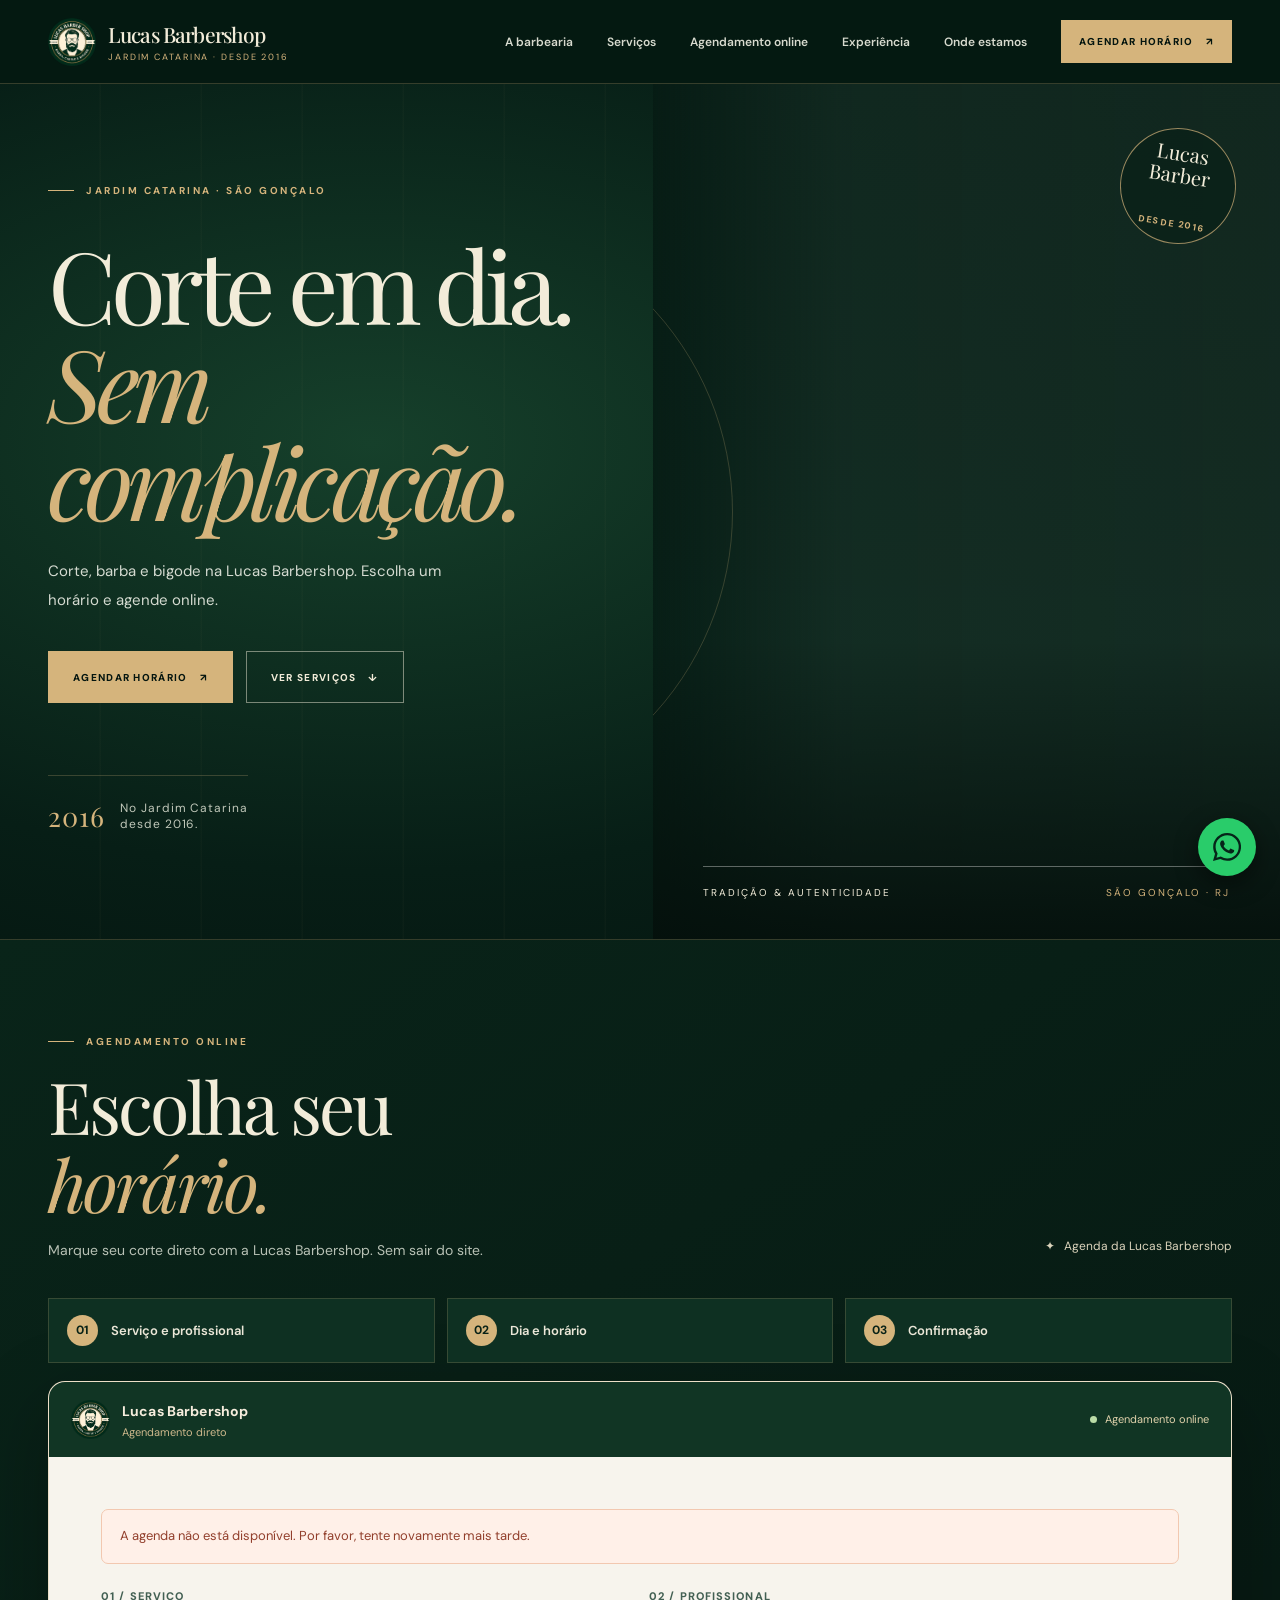
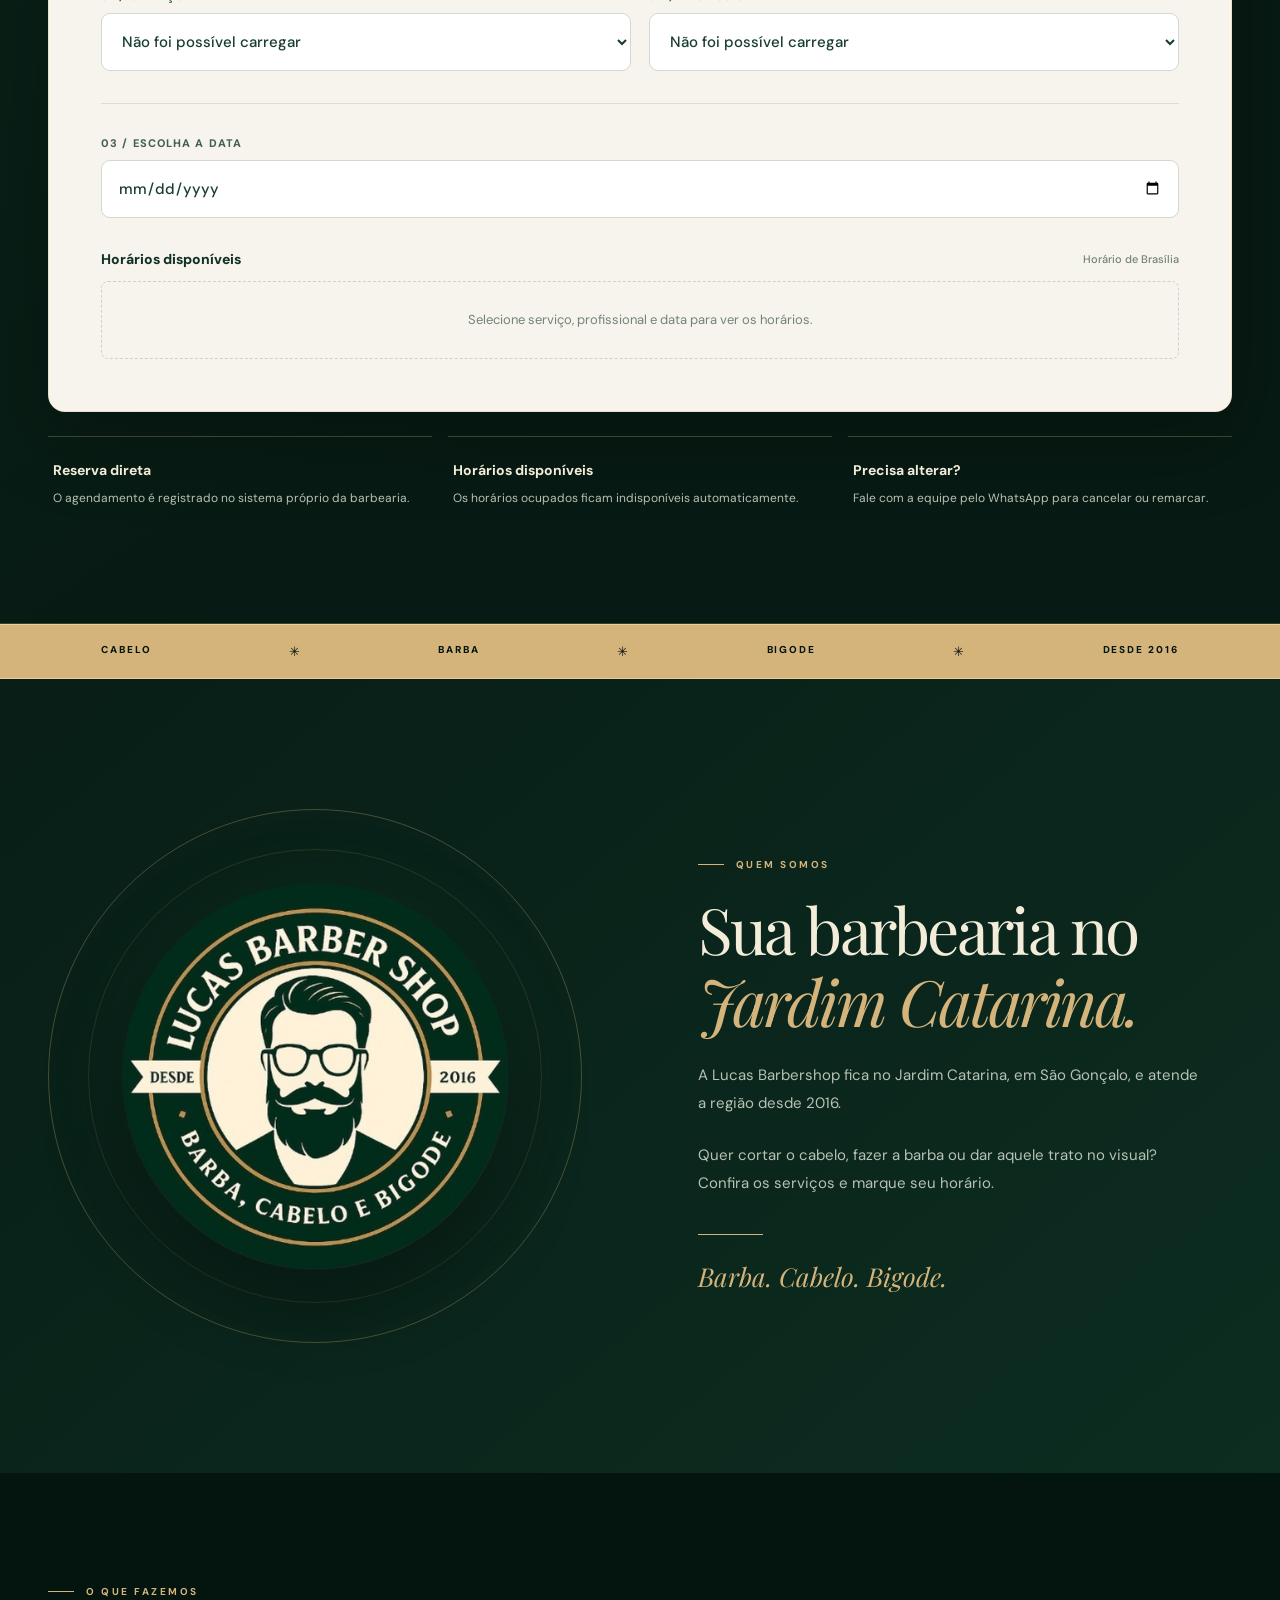
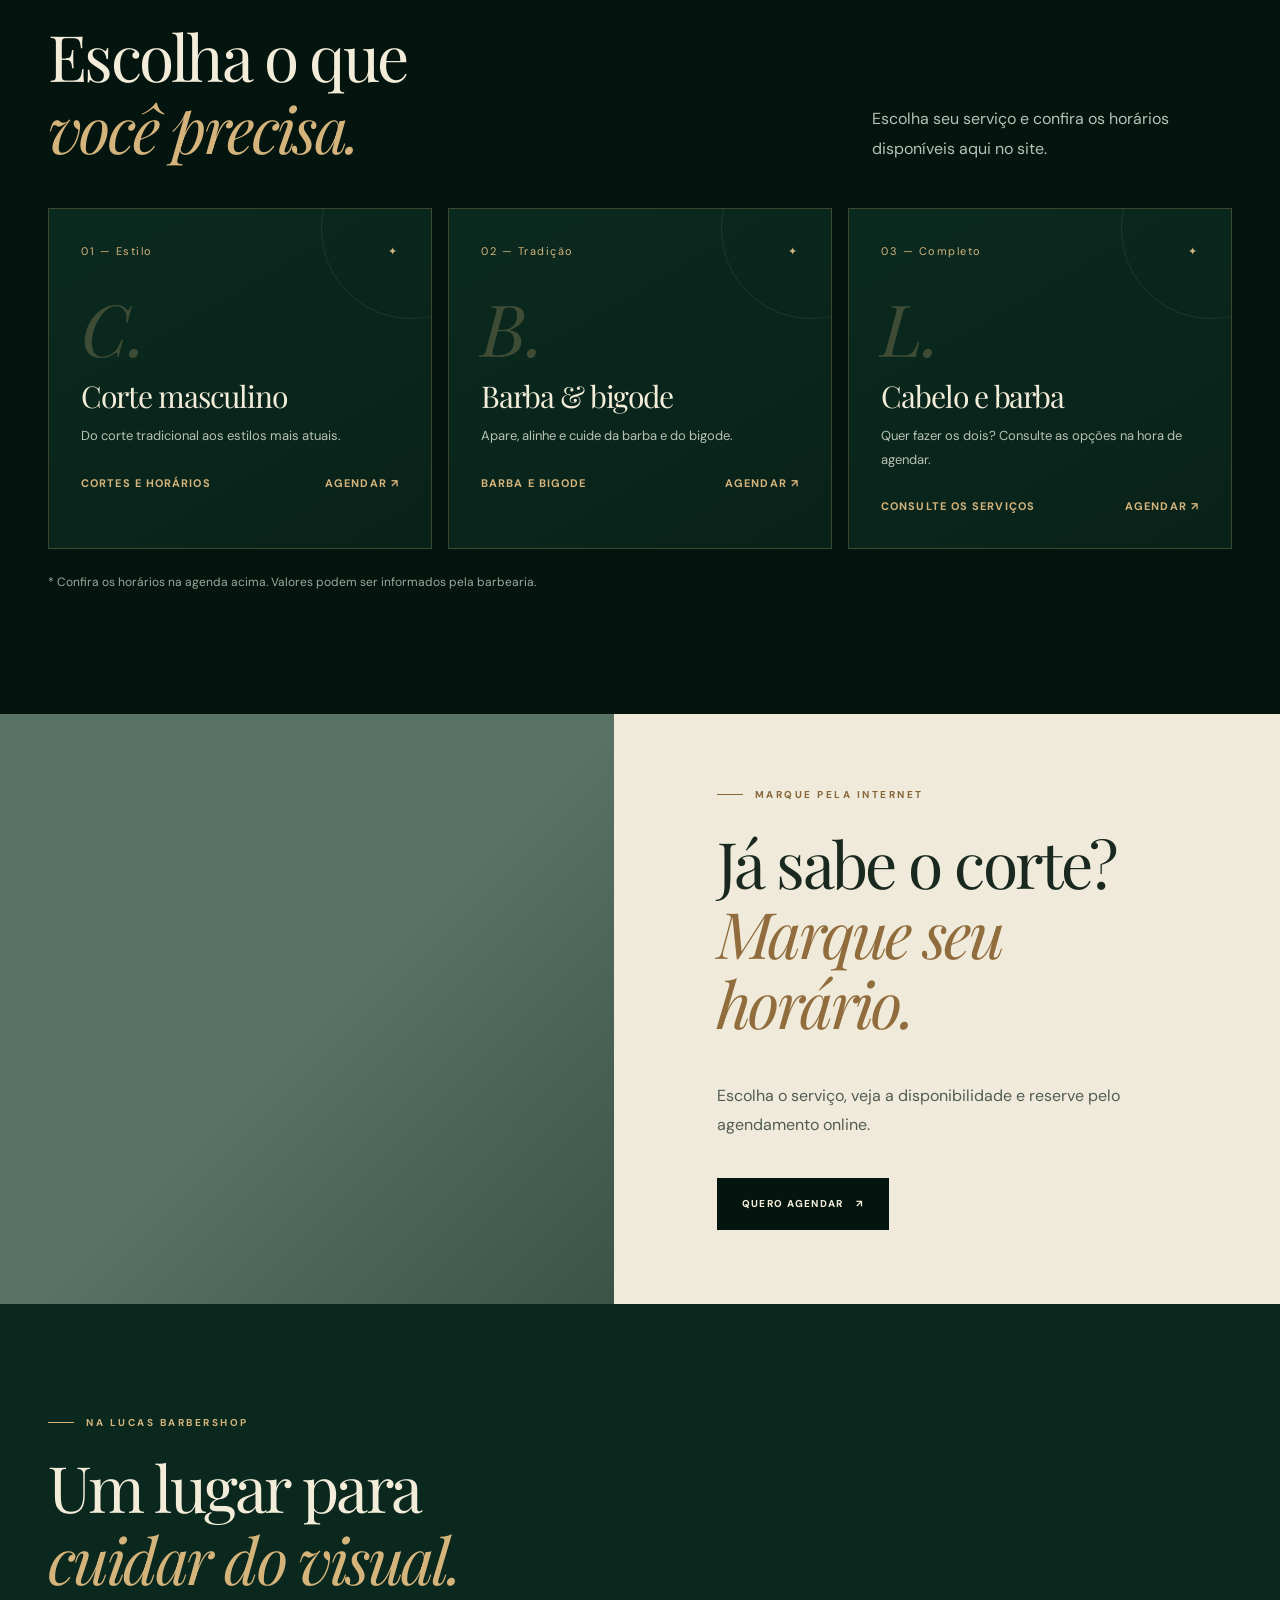
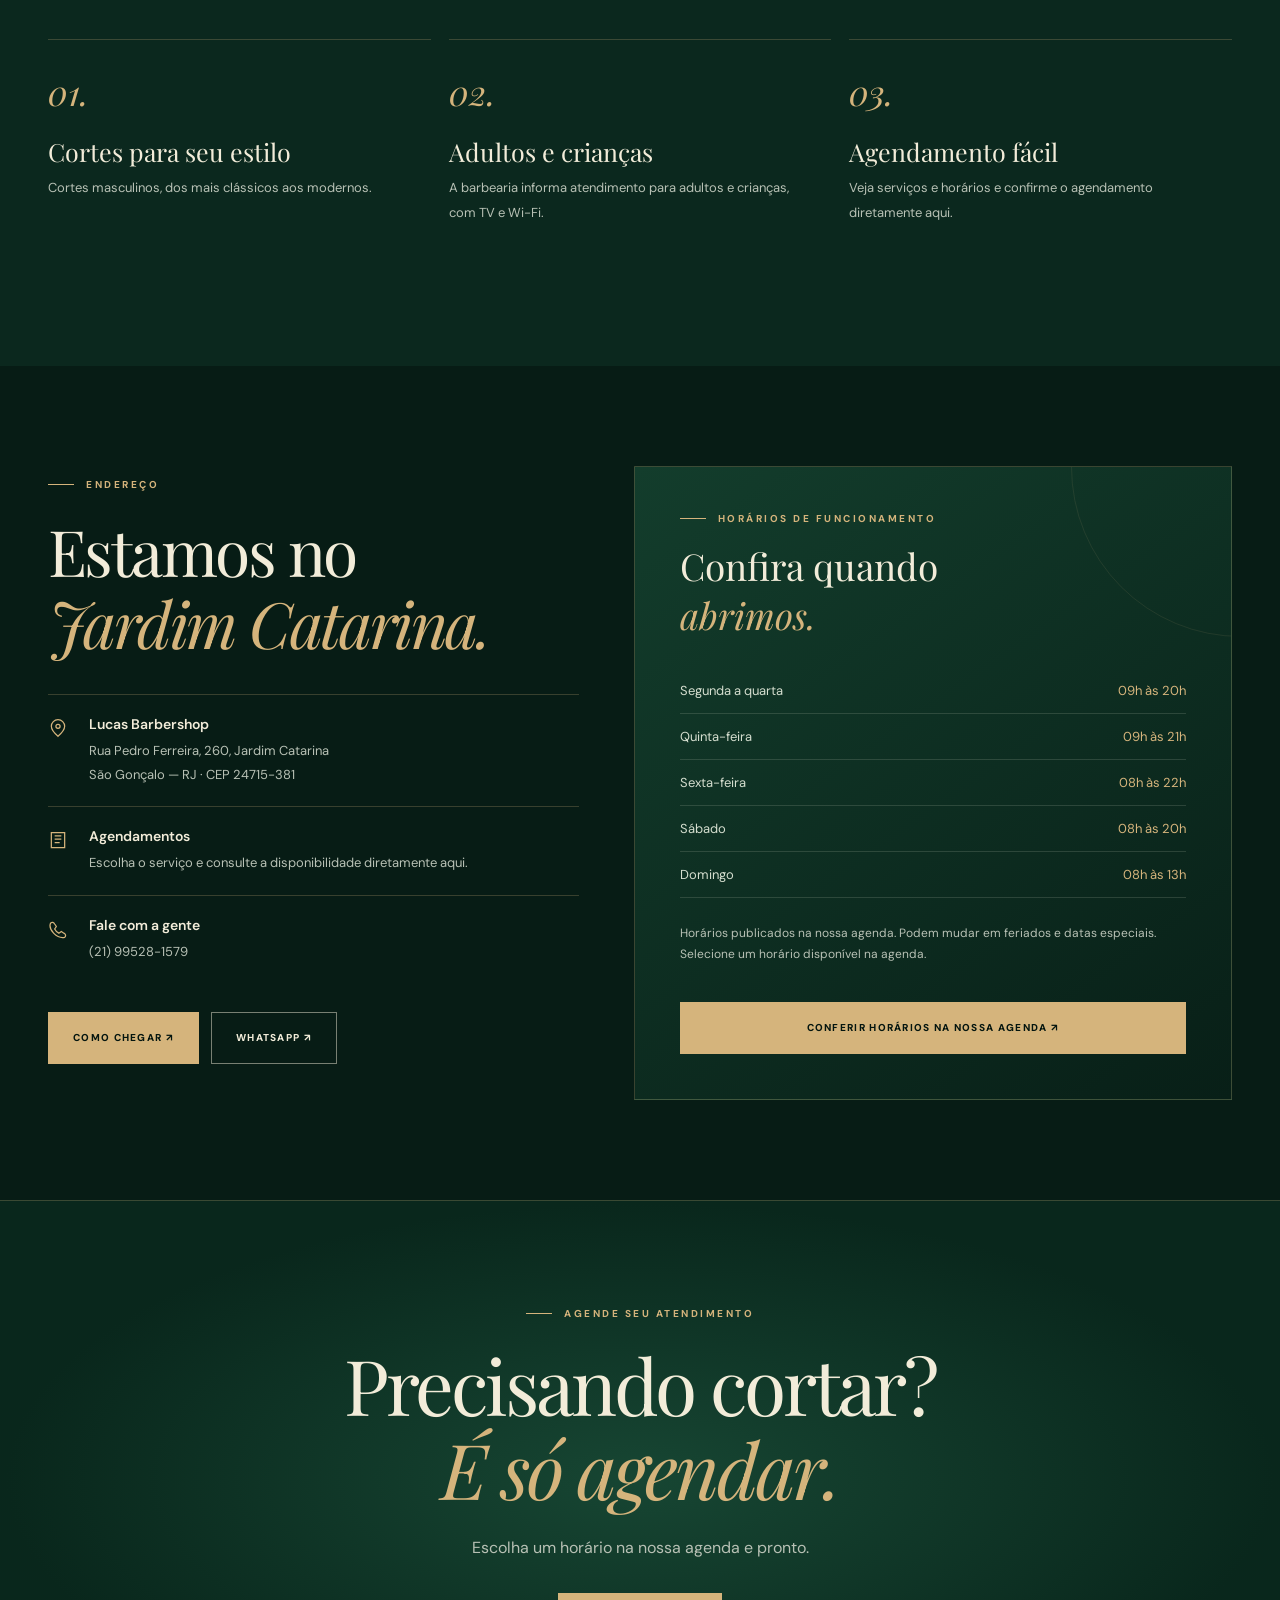
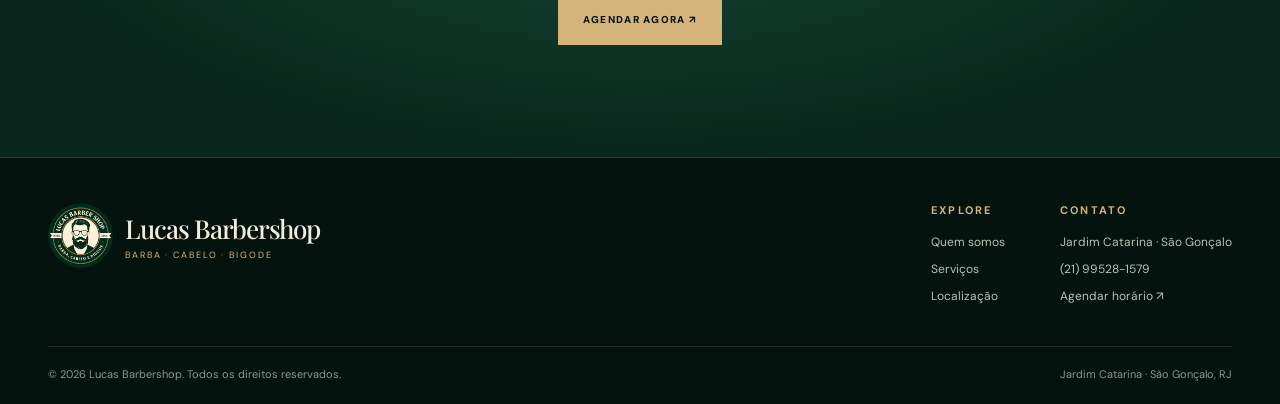
==== static/index.html @ 8c962a76 "Lucas Barbershop v3.0 - Etapa 3" ====
<!DOCTYPE html>
<html lang="pt-BR">
<head>
  <meta charset="UTF-8">
  <meta name="viewport" content="width=device-width, initial-scale=1, viewport-fit=cover">
  <meta name="theme-color" content="#071c15">
  <meta name="description" content="Lucas Barbershop no Jardim Catarina, São Gonçalo. Corte masculino, barba e estilo desde 2016. Escolha seu serviço e agende online diretamente com a barbearia.">
  <meta property="og:type" content="website"><meta property="og:locale" content="pt_BR">
  <meta property="og:title" content="Lucas Barbershop — Agende seu corte">
  <meta property="og:description" content="Corte, barba e bigode no Jardim Catarina, em São Gonçalo. Agende seu horário online.">
  <meta property="og:image" content="logo-lucas.png">
  <title>Lucas Barbershop | Barbearia no Jardim Catarina — São Gonçalo</title>
  <link rel="icon" type="image/png" href="/static/logo-lucas.png">
  <link rel="preconnect" href="https://fonts.googleapis.com"><link rel="preconnect" href="https://fonts.gstatic.com" crossorigin>
  <link href="https://fonts.googleapis.com/css2?family=DM+Sans:wght@400;500;600;700&family=Manrope:wght@400;500;600;700;800&family=Playfair+Display:ital,wght@0,400;0,500;0,600;1,400;1,500&display=swap" rel="stylesheet">
  <style>
  :root{--bg:#071c15;--deep:#04150f;--forest:#0a2c20;--forest-light:#103e2d;--gold:#d5b47c;--gold-dark:#ad8752;--ivory:#f2ecd9;--muted:#b8c1b5;--line:rgba(213,180,124,.24);--display:'Playfair Display',Georgia,serif;--sans:'DM Sans',Arial,sans-serif;--nav-height:84px}
  *,*::before,*::after{box-sizing:border-box}html{scroll-behavior:smooth;scroll-padding-top:90px}body{margin:0;color:var(--ivory);font-family:var(--sans);background:var(--bg);overflow-x:hidden}button,a{-webkit-tap-highlight-color:transparent}button{font:inherit}a{color:inherit;text-decoration:none}img{max-width:100%;display:block}::selection{background:var(--gold);color:var(--deep)}:focus-visible{outline:2px solid var(--gold);outline-offset:4px}
  .wrap{width:min(100% - 96px,1320px);margin-inline:auto}.eyebrow{display:flex;align-items:center;gap:12px;color:var(--gold);font-weight:700;font-size:10px;text-transform:uppercase;letter-spacing:.25em}.eyebrow:before{content:"";display:block;width:26px;height:1px;background:currentColor}.kicker{text-transform:uppercase;letter-spacing:.28em;font-size:10px;font-weight:700;color:var(--gold)}.display{font-family:var(--display);font-weight:400;letter-spacing:-.04em}.italic{font-style:italic;color:var(--gold)}.quiet{color:var(--muted);line-height:1.9}.section{padding:112px 0}.section-head{display:flex;justify-content:space-between;align-items:end;gap:40px;margin-bottom:44px}.section-head h2,.about-copy h2,.visit-title{font-size:clamp(40px,5vw,72px);line-height:1.13;margin:22px 0 0}.section-head .quiet{max-width:360px;margin:0}
  .header{height:var(--nav-height);position:sticky;top:0;z-index:50;background:rgba(5,25,18,.93);backdrop-filter:blur(16px);-webkit-backdrop-filter:blur(16px);border-bottom:1px solid var(--line)}.header-inner{height:100%;display:flex;align-items:center;justify-content:space-between;gap:28px}.wordmark{display:flex;align-items:center;gap:12px;min-width:0}.wordmark img{width:48px;height:48px;object-fit:contain}.wordmark strong{font-family:var(--display);font-size:21px;letter-spacing:-.04em;font-weight:500;white-space:nowrap}.wordmark small{display:block;font-size:9px;letter-spacing:.21em;color:var(--gold);margin-top:3px;text-transform:uppercase}.navlinks{display:flex;align-items:center;gap:34px}.navlinks>a:not(.button){font-size:12px;font-weight:600;color:#d7dace;transition:color .2s}.navlinks>a:not(.button):hover{color:var(--gold)}.button{display:inline-flex;justify-content:center;align-items:center;gap:12px;background:var(--gold);border:1px solid var(--gold);color:var(--deep);min-height:52px;padding:0 24px;font-weight:800;text-transform:uppercase;letter-spacing:.13em;font-size:10px;transition:transform .25s,background .25s,border-color .25s;cursor:pointer;text-align:center}.button:hover{transform:translateY(-3px);background:#e6c995;border-color:#e6c995}.button svg{width:15px;height:15px}.button.secondary{background:transparent;border-color:rgba(242,236,217,.48);color:var(--ivory)}.button.secondary:hover{border-color:var(--gold);background:rgba(213,180,124,.06)}.button.small{min-height:43px;padding:0 17px}.header-book{display:none}.menu-toggle{display:none;border:1px solid var(--line);background:transparent;color:var(--ivory);width:46px;height:46px;align-items:center;justify-content:center;cursor:pointer}.menu-toggle svg{width:24px;height:24px}
  .hero{position:relative;min-height:min(850px,calc(100svh - var(--nav-height)));display:grid;grid-template-columns:51% 49%;background:radial-gradient(ellipse at 29% 42%,#16402b 0%,#071e16 61%,#04130e 100%)}.hero:before{content:"";position:absolute;inset:0;pointer-events:none;opacity:.34;background-image:repeating-linear-gradient(90deg,transparent 0 99px,rgba(213,180,124,.08) 100px 101px)}.hero-text{position:relative;z-index:2;padding:100px 4vw 105px max(48px,calc((100vw - 1320px)/2));display:flex;flex-direction:column;align-items:flex-start;justify-content:center}.hero h1{font-family:var(--display);font-size:clamp(68px,7.8vw,128px);letter-spacing:-.065em;font-weight:400;line-height:.98;margin:38px 0 28px}.hero h1 span{font-style:italic;color:var(--gold)}.hero-lead{font-size:15px;color:#d5dbd1;line-height:1.95;max-width:445px;margin:0}.hero-actions{display:flex;gap:13px;flex-wrap:wrap;margin-top:36px}.hero-proof{display:flex;align-items:center;gap:15px;margin-top:72px;padding-top:22px;border-top:1px solid var(--line);font-size:12px;letter-spacing:.08em;color:#c0c7b9}.hero-proof strong{font-family:var(--display);font-size:27px;color:var(--gold);font-weight:400}.hero-photo{position:relative;min-height:640px;background:linear-gradient(90deg,#071e16 0%,rgba(7,30,22,.22) 30%,rgba(4,15,12,.14) 100%),url('https://images.unsplash.com/photo-1503951914875-452162b0f3f1?auto=format&fit=crop&w=1450&q=85') center 45%/cover,no-repeat #163026;overflow:hidden}.hero-photo:before{content:"";position:absolute;inset:0;background:linear-gradient(to top,rgba(4,15,11,.9),transparent 35%,rgba(4,15,11,.15));pointer-events:none}.hero-photo:after{content:"";position:absolute;width:600px;height:600px;left:-520px;top:calc(50% - 300px);border:1px solid rgba(213,180,124,.22);border-radius:50%}.hero-caption{position:absolute;left:50px;right:50px;bottom:40px;display:flex;align-items:end;justify-content:space-between;gap:20px;border-top:1px solid rgba(255,255,255,.35);padding-top:19px;font-size:10px;letter-spacing:.2em;text-transform:uppercase}.hero-caption span:last-child{color:var(--gold)}.hero-stamp{position:absolute;top:44px;right:44px;width:116px;height:116px;border:1px solid rgba(213,180,124,.7);border-radius:50%;display:grid;place-items:center;text-align:center;font-family:var(--display);font-size:20px;line-height:1.1;background:rgba(5,28,19,.45);transform:rotate(9deg)}.hero-stamp small{display:block;color:var(--gold);font:700 9px var(--sans);letter-spacing:.18em;padding-top:7px}
  .ticker{background:var(--gold);color:var(--deep);padding:18px 0;border-block:1px solid #edce91;overflow:hidden}.ticker-inner{display:flex;justify-content:space-around;gap:30px;white-space:nowrap;font-size:10px;letter-spacing:.19em;text-transform:uppercase;font-weight:800}.ticker b{font-size:13px;font-weight:400}
  .about{background:linear-gradient(140deg,#081e16 0%,#0d2d21 100%);overflow:hidden}.about-grid{display:grid;grid-template-columns:minmax(0,1fr) minmax(0,1fr);gap:clamp(50px,9vw,150px);align-items:center}.about-art{position:relative;min-height:570px;display:grid;place-items:center}.about-art:before,.about-art:after{content:"";position:absolute;border:1px solid rgba(213,180,124,.3);border-radius:50%;width:min(100%,580px);aspect-ratio:1}.about-art:after{width:min(85%,493px);border-color:rgba(213,180,124,.14)}.about-art .brand-halo{position:absolute;width:min(85%,470px);height:min(85%,470px);background:radial-gradient(circle,#164a32,transparent 70%);filter:blur(20px)}.about-art img{position:relative;z-index:1;width:min(75%,390px);filter:drop-shadow(0 28px 38px rgba(0,0,0,.45));transition:transform .5s}.about-art img:hover{transform:scale(1.035) rotate(-2deg)}.about-copy .quiet{max-width:510px;margin:23px 0 0;font-size:15px}.about-divider{width:65px;height:1px;background:var(--gold);margin:36px 0 24px}.about-note{font-family:var(--display);font-style:italic;color:var(--gold);font-size:26px}
  .services{background:var(--deep)}.service-grid{display:grid;grid-template-columns:repeat(3,minmax(0,1fr));gap:16px}.service-card{position:relative;min-height:320px;background:linear-gradient(150deg,#0b2a1f,#092219);border:1px solid var(--line);padding:35px 32px;display:flex;flex-direction:column;transition:border-color .3s,transform .3s,background .3s;overflow:hidden}.service-card:hover{border-color:var(--gold);transform:translateY(-5px);background:#11382a}.service-card:after{content:"";position:absolute;right:-70px;top:-70px;width:180px;height:180px;border:1px solid rgba(213,180,124,.11);border-radius:50%}.service-top{display:flex;justify-content:space-between;align-items:center;color:var(--gold);font-size:11px;letter-spacing:.14em}.service-symbol{display:block;font-family:var(--display);font-style:italic;font-size:72px;color:rgba(213,180,124,.26);margin-top:33px;line-height:1}.service-card h3{font:400 30px var(--display);letter-spacing:-.035em;margin:13px 0 8px}.service-card p{font-size:13px;line-height:1.8;color:var(--muted);margin:0}.service-bottom{display:flex;align-items:center;justify-content:space-between;gap:20px;margin-top:28px}.service-bottom .quiet{font-size:12px}.service-link{color:var(--gold);font-size:11px;letter-spacing:.1em;font-weight:700;text-transform:uppercase}.service-link:hover{text-decoration:underline}.services-note{margin-top:25px;color:#9ba99b;font-size:12px}
  .editorial{background:#f0eadb;color:#19291f;padding:0;display:grid;grid-template-columns:48% 52%;min-height:520px}.editorial-image{background:url('https://images.unsplash.com/photo-1599351431202-1e0f0137899a?auto=format&fit=crop&w=1200&q=85') center/cover,#597366;min-height:470px;position:relative}.editorial-image:after{content:"";position:absolute;inset:0;background:linear-gradient(135deg,transparent 50%,rgba(5,24,18,.36))}.editorial-copy{display:flex;flex-direction:column;align-items:flex-start;justify-content:center;padding:74px clamp(32px,8vw,120px)}.editorial-copy .eyebrow{color:#866638}.editorial-copy h2{font-size:clamp(45px,5vw,80px);line-height:1.09;margin:27px 0}.editorial-copy h2 em{color:#916d3d}.editorial-copy p{color:#515c52;line-height:1.85;max-width:420px}.editorial-copy .button{margin-top:22px;background:var(--deep);border-color:var(--deep);color:var(--ivory)}.editorial-copy .button:hover{background:#15402f;border-color:#15402f}
  .experience{background:#0b281e}.experience-grid{display:grid;grid-template-columns:repeat(3,minmax(0,1fr));gap:18px}.experience-item{padding:28px 10px 28px 0;border-top:1px solid var(--line)}.experience-item .number{font:italic 35px var(--display);color:var(--gold)}.experience-item h3{font:400 25px var(--display);margin:20px 0 8px}.experience-item p{font-size:13px;line-height:1.9;color:var(--muted);max-width:350px;margin:0}
  .visit{padding:100px 0;background:var(--bg)}.visit-grid{display:grid;grid-template-columns:.94fr 1.06fr;gap:55px;align-items:stretch}.visit-copy{padding:12px 0}.visit-title{margin:24px 0 35px}.detail{display:grid;grid-template-columns:26px 1fr;gap:15px;border-top:1px solid var(--line);padding:20px 0}.detail svg{stroke:var(--gold);width:20px;height:20px;margin-top:3px}.detail strong{display:block;font-size:14px;font-weight:600;margin-bottom:6px}.detail span{display:block;color:var(--muted);font-size:13px;line-height:1.8}.visit-buttons{margin-top:29px;display:flex;flex-wrap:wrap;gap:12px}.schedule-card{border:1px solid var(--line);background:linear-gradient(145deg,#133d2c 0%,#081f17 100%);padding:45px;position:relative;overflow:hidden}.schedule-card:before{content:"";position:absolute;width:340px;height:340px;border:1px solid rgba(213,180,124,.1);border-radius:50%;right:-180px;top:-170px}.schedule-title{font:400 37px var(--display);margin:16px 0 29px}.schedule-list{position:relative;z-index:1}.schedule-line{display:flex;justify-content:space-between;align-items:start;gap:18px;padding:14px 0;border-bottom:1px solid rgba(242,236,217,.14);font-size:13px}.schedule-line span:first-child{color:#d5decf}.schedule-line span:last-child{color:var(--gold);text-align:right}.schedule-help{font-size:12px;color:var(--muted);line-height:1.8;margin-top:25px}.schedule-card .button{margin-top:24px;width:100%}
  .bottom-cta{position:relative;text-align:center;padding:106px 0 112px;background:radial-gradient(ellipse at center,#174633 0%,#09271c 70%);border-top:1px solid var(--line)}.bottom-cta h2{font-size:clamp(44px,6vw,88px);line-height:1.1;margin:22px auto;max-width:810px}.bottom-cta .quiet{margin:0 auto 30px;max-width:570px}.bottom-cta .eyebrow{justify-content:center}.footer{background:#04130e;border-top:1px solid var(--line);padding:45px 0 23px}.footer-main{display:flex;align-items:start;justify-content:space-between;gap:30px;padding-bottom:42px}.footer .wordmark img{width:65px;height:65px}.footer .wordmark strong{font-size:26px}.footer-side{display:flex;gap:55px}.footer-side div{display:flex;flex-direction:column;gap:11px}.footer-side strong{font-size:11px;text-transform:uppercase;letter-spacing:.2em;color:var(--gold);margin-bottom:6px}.footer-side a,.footer-side span{font-size:12px;color:var(--muted)}.footer-side a:hover{color:var(--gold)}.footer-bottom{border-top:1px solid rgba(213,180,124,.17);padding-top:20px;display:flex;justify-content:space-between;gap:20px;flex-wrap:wrap;font-size:11px;color:#89988b}
  .float-wa{position:fixed;bottom:24px;right:24px;z-index:40;width:58px;height:58px;border-radius:50%;display:grid;place-items:center;background:#29cc6a;color:#062519;box-shadow:0 8px 25px #0007;transition:transform .2s}.float-wa:hover{transform:translateY(-3px) scale(1.05)}.float-wa svg{width:28px;height:28px;fill:currentColor}.mobile-bar{display:none}.reveal{opacity:0;transform:translateY(18px);transition:opacity .7s ease,transform .7s ease}.reveal.visible{opacity:1;transform:none}.skip{position:absolute;left:-9999px;top:0;background:var(--gold);color:var(--deep);padding:12px;z-index:100}.skip:focus{left:12px}
  @media(max-width:1130px){.navlinks{gap:18px}.wrap{width:min(100% - 60px,1320px)}.hero-text{padding-left:30px}.hero h1{font-size:clamp(60px,7.8vw,94px)}.about-grid{gap:45px}.about-art{min-height:450px}}
  @media(max-width:820px){:root{--nav-height:72px}.wrap{width:calc(100% - 40px)}.header .wordmark strong{font-size:19px}.header .wordmark img{width:44px;height:44px}.menu-toggle{display:flex}.header-book{display:inline-flex;margin-left:auto;color:var(--deep);background:var(--gold);font-size:11px;font-weight:800;align-items:center;justify-content:center;min-height:39px;padding:0 13px;white-space:nowrap}.navlinks{position:absolute;left:0;right:0;top:var(--nav-height);padding:19px 20px 26px;flex-direction:column;align-items:stretch;gap:0;background:#071c15;border-bottom:1px solid var(--line);box-shadow:0 25px 40px #0007;visibility:hidden;opacity:0;transform:translateY(-10px);transition:opacity .2s,transform .2s,visibility .2s}.navlinks.open{visibility:visible;opacity:1;transform:none}.navlinks>a:not(.button){padding:16px 8px;font-size:14px;border-bottom:1px solid var(--line)}.navlinks .button{margin-top:17px}.hero{display:flex;flex-direction:column;min-height:auto}.hero-photo{min-height:350px;order:1;background-position:center 48%}.hero-text{order:0;padding:38px 20px 35px}.hero h1{font-size:clamp(54px,10.5vw,84px);margin:22px 0 18px}.hero-lead{font-size:14px}.hero-proof{margin-top:26px}.hero-caption{left:20px;right:20px;bottom:25px}.hero-stamp{top:25px;right:20px;width:100px;height:100px}.ticker-inner{justify-content:flex-start;gap:30px}.section{padding:76px 0}.section-head{align-items:start;flex-direction:column;gap:20px}.section-head h2,.about-copy h2,.visit-title{font-size:clamp(40px,8vw,64px)}.about-grid{grid-template-columns:1fr;gap:20px}.about-art{order:2;min-height:410px}.about-copy{order:1}.about-art img{width:min(70%,320px)}.service-grid{grid-template-columns:1fr;gap:13px}.service-card{min-height:260px}.service-symbol{margin-top:12px}.editorial{grid-template-columns:1fr}.editorial-image{min-height:400px}.editorial-copy{padding:60px 25px 72px}.experience-grid{grid-template-columns:1fr}.experience-item{padding:14px 0 22px}.visit-grid{grid-template-columns:1fr;gap:28px}.visit{padding:75px 0}.schedule-card{padding:30px}.bottom-cta{padding:80px 0}.footer-main{flex-direction:column;gap:32px}.footer-side{gap:50px}.float-wa{bottom:93px;right:16px;width:50px;height:50px}.mobile-bar{display:flex;position:fixed;z-index:39;bottom:0;left:0;right:0;padding:10px 20px max(10px,env(safe-area-inset-bottom));background:#04170fff;border-top:1px solid var(--line);box-shadow:0 -10px 35px #0003}.mobile-bar .button{width:100%;min-height:48px}}
  @media(max-width:430px){.hero-photo{min-height:290px}.hero h1{font-size:clamp(48px,12vw,60px)}.hero-actions{width:100%}.hero-actions .button{width:100%}.hero-caption{font-size:9px}.hero-proof{margin-top:30px}.about-art{min-height:325px}.service-card{padding:25px}.schedule-card{padding:24px}.footer-side{gap:30px}.wordmark strong{font-size:17px}.wordmark small{font-size:8px}.header .wordmark strong{font-size:15px}.header .wordmark img{width:38px;height:38px}.header-inner{gap:10px}.header-book{padding:0 9px;font-size:10px}.menu-toggle{width:39px;height:39px}}
  @media(max-width:360px){.wordmark small{display:none}.header .wordmark strong{font-size:14px}.header-book{font-size:10px}.hero-text{padding-top:30px}}
  @media(prefers-reduced-motion:reduce){html{scroll-behavior:auto}*,*::before,*::after{animation-duration:.01ms!important;transition-duration:.01ms!important}.reveal{opacity:1;transform:none}}

  /* Agenda oficial Lucas Barbershop incorporada, com visual Lucas Barbershop */
  .booking{padding:95px 0 106px;background:linear-gradient(145deg,#092419 0%,#071a13 70%);border-block:1px solid rgba(213,180,124,.22)}
  .booking-intro{display:flex;align-items:end;justify-content:space-between;gap:24px;margin-bottom:34px}
  .booking-intro h2{font-size:clamp(43px,5.6vw,78px);line-height:1.09;margin:18px 0 15px}
  .booking-intro .quiet{max-width:490px;margin:0;font-size:14px}
  .booking-trust{display:flex;align-items:center;gap:10px;color:#dcd4bc;font-size:12px;white-space:nowrap;padding-bottom:10px}
  .booking-trust svg{width:18px;height:18px;stroke:var(--gold);fill:none;stroke-width:1.8}
  .booking-steps{display:grid;grid-template-columns:repeat(3,1fr);gap:12px;margin:0 0 18px}
  .booking-step{display:flex;align-items:center;gap:13px;border:1px solid rgba(213,180,124,.2);background:#0e3022;padding:16px 18px;min-width:0}
  .booking-step b{width:31px;height:31px;border-radius:50%;background:var(--gold);color:#082217;display:grid;place-items:center;font-size:12px;flex-shrink:0}
  .booking-step span{font-size:13px;color:#ebe7d8;font-weight:600}
  .booking-shell{border:1px solid rgba(213,180,124,.36);background:#f9f7f2;border-radius:17px;overflow:hidden;box-shadow:0 26px 80px rgba(0,0,0,.25)}
  .booking-shell-top{display:flex;align-items:center;justify-content:space-between;gap:15px;padding:18px 22px;background:#113524;color:#f6eddd}
  .booking-shell-top .booking-mark{display:flex;align-items:center;gap:12px}
  .booking-shell-top img{width:39px;height:39px;object-fit:contain}
  .booking-shell-top strong{font-size:14px;letter-spacing:.01em}
  .booking-shell-top small{display:block;margin-top:4px;color:#ceb88c;font-size:11px}
  .booking-shell-top a{font-size:12px;color:#e4c18d;text-decoration:underline;text-underline-offset:4px}
  .booking-frame{display:block;width:100%;height:660px;min-height:600px;border:0;background:#fff}
  .booking-footer{display:flex;justify-content:space-between;align-items:center;gap:18px;padding:19px 22px;background:#f4f0e8;color:#435447;border-top:1px solid #e4decf}
  .booking-footer p{font-size:12px;line-height:1.7;max-width:620px;margin:0;color:#435447}
  .booking-footer a{display:inline-flex;align-items:center;justify-content:center;gap:8px;padding:13px 18px;background:#0a3526;color:#fff;font-size:12px;font-weight:750;white-space:nowrap;border-radius:6px}
  .booking-info{display:grid;grid-template-columns:repeat(3,minmax(0,1fr));gap:16px;margin-top:24px}
  .booking-info article{border-top:1px solid rgba(213,180,124,.28);padding:22px 5px 8px}
  .booking-info strong{font-size:14px;font-weight:700;color:var(--ivory)}
  .booking-info p{color:var(--muted);font-size:12px;line-height:1.7;margin:8px 0 0}
  @media(max-width:820px){.booking{padding:70px 0 78px}.booking-intro{display:block}.booking-trust{margin-top:20px}.booking-steps{grid-template-columns:1fr;gap:8px}.booking-step{padding:13px 15px}.booking-frame{height:750px;min-height:600px}.booking-footer{align-items:stretch;flex-direction:column}.booking-footer a{width:100%}.booking-info{grid-template-columns:1fr;gap:0}.booking-info article{padding:18px 2px}.booking-shell-top{padding:15px}.booking-shell-top img{width:34px;height:34px}}
  @media(max-width:430px){.booking{padding-top:62px}.booking-shell{border-radius:10px}.booking-frame{height:790px}.booking-shell-top strong{font-size:12px}.booking-shell-top a{font-size:11px}.booking-footer{padding:15px}}
  
  /* Agenda própria: interface integrada à identidade da marca */
  .booking-body{padding:clamp(22px,5vw,52px);color:#123226;background:#f7f4ed}
  .booking-body .form-grid{display:grid;grid-template-columns:1fr 1fr;gap:18px}
  .booking-body .input-group{display:flex;flex-direction:column;gap:10px;font-size:11px;font-weight:800;letter-spacing:.1em;text-transform:uppercase;color:#436053}
  .booking-body input,.booking-body select{width:100%;border:1px solid #d2d9d1;border-radius:9px;min-height:58px;background:#fff;color:#173d2c;padding:12px 16px;font:500 15px var(--sans);outline:0;letter-spacing:normal;text-transform:none}
  .booking-body input:focus,.booking-body select:focus{border-color:#b58b4e;box-shadow:0 0 0 3px rgba(213,180,124,.19)}
  .booking-divider{border-top:1px solid #d7dfd6;margin:32px 0}
  .slot-heading{display:flex;justify-content:space-between;align-items:center;gap:12px;margin:32px 0 13px;font-weight:800;font-size:14px}
  .slot-heading small{font-size:11px;color:#718576;font-weight:500}
  .slot-grid{display:grid;grid-template-columns:repeat(6,minmax(0,1fr));gap:10px;min-height:65px}
  .slot-button{border:1px solid #cad6ce;color:#1a4431;background:#fff;border-radius:7px;padding:15px 4px;cursor:pointer;font-size:13px;font-weight:700;transition:all .2s}
  .slot-button:hover{border-color:#af8a52;background:#f9f0dd}
  .slot-button.selected{background:#0a3928;border-color:#0a3928;color:#fff}
  .slot-placeholder{grid-column:1/-1;margin:0;color:#708578;border:1px dashed #c7d4c9;border-radius:7px;padding:28px;text-align:center;font-size:13px;line-height:1.6}
  .booking-alert{padding:16px 18px;background:#fff0e8;color:#923f2c;border:1px solid #f2c8b0;border-radius:7px;margin-bottom:25px;font-size:13px;line-height:1.6}
  .booking-client-form{display:grid;grid-template-columns:1fr 1fr;gap:18px}
  .booking-client-form .booking-summary,.booking-client-form .privacy-note,.booking-client-form .booking-submit{grid-column:1/-1}
  .form-heading{font:400 27px var(--display);margin:0 0 20px;color:#0b3826}
  .booking-summary{background:#e8eee8;color:#224635;padding:18px 20px;border-radius:7px;font-size:13px;line-height:1.7}
  .privacy-note{font-size:11px;color:#77897c;line-height:1.7;margin:0}
  .booking-submit{width:100%;border-radius:6px;min-height:58px;font-size:12px}
  .booking-submit:disabled{opacity:.55;cursor:wait;transform:none}
  .booking-success{text-align:center;padding:26px 15px 35px;max-width:670px;margin:auto}
  .booking-success h3{font:400 clamp(31px,5vw,50px) var(--display);margin:16px 0}
  .booking-success p{font-size:15px;line-height:1.8;color:#5c7464}
  .success-icon{width:75px;height:75px;background:#113e2c;color:#f7f4ed;border-radius:50%;margin:auto;display:grid;place-items:center;font-size:34px}
  .success-actions{display:flex;justify-content:center;gap:12px;flex-wrap:wrap;margin-top:29px}
  .success-actions .button.secondary{color:#123226;border-color:#9da99c}
  .online-note{display:flex;gap:8px;align-items:center;font-size:11px;color:#e1d2ac}
  .online-dot{width:7px;height:7px;border-radius:50%;background:#bbdca7}
  @media(max-width:920px){.slot-grid{grid-template-columns:repeat(4,1fr)}}
  @media(max-width:600px){.booking-body .form-grid,.booking-client-form{grid-template-columns:1fr}.slot-grid{grid-template-columns:repeat(3,1fr)}.booking-body{padding:22px 17px}.booking-intro h2{font-size:47px}.online-note{font-size:9px}.booking-client-form .booking-summary,.booking-client-form .privacy-note,.booking-client-form .booking-submit{grid-column:1}.success-actions .button{width:100%}}
</style>
  <script type="application/ld+json">{"@context":"https://schema.org","@type":"BarberShop","name":"Lucas Barbershop","description":"Barbearia no Jardim Catarina, São Gonçalo, com agendamento próprio.","telephone":"+5521995281579","address":{"@type":"PostalAddress","streetAddress":"Rua Pedro Ferreira, 260","addressLocality":"São Gonçalo","addressRegion":"RJ","postalCode":"24715-381","addressCountry":"BR"},"openingHoursSpecification":[{"@type":"OpeningHoursSpecification","dayOfWeek":["Monday","Tuesday","Wednesday"],"opens":"09:00","closes":"20:00"},{"@type":"OpeningHoursSpecification","dayOfWeek":"Thursday","opens":"09:00","closes":"21:00"},{"@type":"OpeningHoursSpecification","dayOfWeek":"Friday","opens":"08:00","closes":"22:00"},{"@type":"OpeningHoursSpecification","dayOfWeek":"Saturday","opens":"08:00","closes":"20:00"},{"@type":"OpeningHoursSpecification","dayOfWeek":"Sunday","opens":"08:00","closes":"13:00"}]}</script>
</head>
<body>
<a href="#conteudo" class="skip">Pular para o conteúdo</a>
<header class="header"><div class="wrap header-inner">
  <a class="wordmark" href="#inicio" aria-label="Lucas Barbershop — início"><img src="/static/logo-lucas.png" alt="" width="50" height="50"><span><strong>Lucas Barbershop</strong><small>Jardim Catarina · Desde 2016</small></span></a>
  <a class="header-book" href="#agendar">Agendar ↗</a>
  <button class="menu-toggle" aria-label="Abrir menu" aria-expanded="false" aria-controls="main-nav"><svg viewBox="0 0 24 24" fill="none" stroke="currentColor" stroke-width="1.7" stroke-linecap="round"><path d="M4 7h16M4 12h16M4 17h16"/></svg></button>
  <nav id="main-nav" class="navlinks" aria-label="Navegação principal"><a href="#sobre">A barbearia</a><a href="#servicos">Serviços</a><a href="#agendar">Agendamento online</a><a href="#experiencia">Experiência</a><a href="#localizacao">Onde estamos</a><a class="button small" href="#agendar">Agendar horário <span aria-hidden="true">↗</span></a></nav>
</div></header>
<main id="conteudo">
<section class="hero" id="inicio" aria-labelledby="hero-title">
  <div class="hero-text"><div class="eyebrow">Jardim Catarina · São Gonçalo</div><h1 id="hero-title">Corte em dia.<br><span>Sem complicação.</span></h1><p class="hero-lead">Corte, barba e bigode na Lucas Barbershop. Escolha um horário e agende online.</p><div class="hero-actions"><a class="button" href="#agendar">Agendar horário <span aria-hidden="true">↗</span></a><a class="button secondary" href="#servicos">Ver serviços <span aria-hidden="true">↓</span></a></div><div class="hero-proof"><strong>2016</strong><span>No Jardim Catarina<br>desde 2016.</span></div></div>
  <div class="hero-photo" role="img" aria-label="Fotografia ilustrativa de barbearia com ambiente clássico"><div class="hero-stamp">Lucas<br>Barber<small>DESDE 2016</small></div><div class="hero-caption"><span>Tradição & autenticidade</span><span>São Gonçalo · RJ</span></div></div>
</section>

<section class="booking" id="agendar" aria-labelledby="booking-title">
 <div class="wrap">
  <div class="booking-intro reveal"><div><div class="eyebrow">Agendamento online</div><h2 class="display" id="booking-title">Escolha seu<br><span class="italic">horário.</span></h2><p class="quiet">Marque seu corte direto com a Lucas Barbershop. Sem sair do site.</p></div><div class="booking-trust">✦ &nbsp; Agenda da Lucas Barbershop</div></div>
  <div class="booking-steps"><div class="booking-step"><b>01</b><span>Serviço e profissional</span></div><div class="booking-step"><b>02</b><span>Dia e horário</span></div><div class="booking-step"><b>03</b><span>Confirmação</span></div></div>
  <div class="booking-shell reveal" id="booking-shell">
   <div class="booking-shell-top"><div class="booking-mark"><img src="/static/logo-lucas.png" alt=""><div><strong>Lucas Barbershop</strong><small>Agendamento direto</small></div></div><span class="online-note"><span class="online-dot"></span> Agendamento online</span></div>
   <div class="booking-body">
    <div id="booking-error" class="booking-alert" role="alert" hidden></div>
    <div class="form-grid">
     <label class="input-group">01 / Serviço<select id="service-select" aria-label="Selecione um serviço"><option>Carregando serviços...</option></select></label>
     <label class="input-group">02 / Profissional<select id="barber-select" aria-label="Selecione um profissional"><option>Carregando profissionais...</option></select></label>
    </div>
    <div class="booking-divider"></div>
    <label class="input-group">03 / Escolha a data<input id="booking-date" type="date" required></label>
    <div class="slot-heading"><span>Horários disponíveis</span><small>Horário de Brasília</small></div>
    <div id="slot-grid" class="slot-grid" aria-live="polite"><p class="slot-placeholder">Selecione serviço, profissional e data para ver os horários.</p></div>
    <div id="booking-details" hidden>
     <div class="booking-divider"></div><p class="form-heading">Seus dados</p>
     <form id="booking-form" class="booking-client-form">
      <label class="input-group">Seu nome<input id="client-name" type="text" required minlength="2" maxlength="80" autocomplete="name" placeholder="Nome completo"></label>
      <label class="input-group">WhatsApp / telefone<input id="client-phone" type="tel" inputmode="tel" required maxlength="25" autocomplete="tel" placeholder="(21) 99999-9999"></label>
      <div class="booking-summary" id="booking-summary"></div>
      <p class="privacy-note">Ao agendar, você concorda com o uso do seu nome e telefone exclusivamente para administrar e confirmar o atendimento na barbearia.</p>
      <button class="button booking-submit" type="submit" id="booking-submit">Confirmar agendamento <span aria-hidden="true">↗</span></button>
     </form>
    </div>
    <div id="booking-success" class="booking-success" hidden role="status"><div class="success-icon">✓</div><h3>Horário confirmado!</h3><p id="booking-confirmation"></p><p>Guarde os detalhes do seu agendamento. Se precisar alterar, entre em contato com a barbearia.</p><div class="success-actions"><a id="booking-whatsapp" class="button secondary" href="https://wa.me/5521995281579" target="_blank" rel="noopener">Falar no WhatsApp ↗</a><button type="button" class="button" id="booking-again">Marcar outro horário ↗</button></div></div>
   </div>
  </div>
  <div class="booking-info"><article><strong>Reserva direta</strong><p>O agendamento é registrado no sistema próprio da barbearia.</p></article><article><strong>Horários disponíveis</strong><p>Os horários ocupados ficam indisponíveis automaticamente.</p></article><article><strong>Precisa alterar?</strong><p>Fale com a equipe pelo WhatsApp para cancelar ou remarcar.</p></article></div>
 </div>
</section>
<div class="ticker" aria-label="Nossos valores"><div class="wrap ticker-inner"><span>Cabelo</span><b>✳</b><span>Barba</span><b>✳</b><span>Bigode</span><b>✳</b><span>Desde 2016</span></div></div>
<section class="section about" id="sobre"><div class="wrap about-grid"><div class="about-art reveal"><div class="brand-halo"></div><img src="/static/logo-lucas.png" width="390" height="390" alt="Marca original Lucas Barber Shop: barba, cabelo e bigode desde 2016"></div><div class="about-copy reveal"><div class="eyebrow">Quem somos</div><h2 class="display">Sua barbearia no<br><span class="italic">Jardim Catarina.</span></h2><p class="quiet">A Lucas Barbershop fica no Jardim Catarina, em São Gonçalo, e atende a região desde 2016.</p><p class="quiet">Quer cortar o cabelo, fazer a barba ou dar aquele trato no visual? Confira os serviços e marque seu horário.</p><div class="about-divider"></div><div class="about-note">Barba. Cabelo. Bigode.</div></div></div></section>
<section class="section services" id="servicos"><div class="wrap"><div class="section-head reveal"><div><div class="eyebrow">O que fazemos</div><h2 class="display">Escolha o que<br><span class="italic">você precisa.</span></h2></div><p class="quiet">Escolha seu serviço e confira os horários disponíveis aqui no site.</p></div><div class="service-grid" id="marketing-services"><article class="service-card reveal"><div class="service-top"><span>01 — Estilo</span><span>✦</span></div><span class="service-symbol">C.</span><h3>Corte masculino</h3><p>Do corte tradicional aos estilos mais atuais.</p><div class="service-bottom"><span class="service-link">Cortes e horários</span><a class="service-link" href="#agendar">Agendar ↗</a></div></article><article class="service-card reveal"><div class="service-top"><span>02 — Tradição</span><span>✦</span></div><span class="service-symbol">B.</span><h3>Barba & bigode</h3><p>Apare, alinhe e cuide da barba e do bigode.</p><div class="service-bottom"><span class="service-link">Barba e bigode</span><a class="service-link" href="#agendar">Agendar ↗</a></div></article><article class="service-card reveal"><div class="service-top"><span>03 — Completo</span><span>✦</span></div><span class="service-symbol">L.</span><h3>Cabelo e barba</h3><p>Quer fazer os dois? Consulte as opções na hora de agendar.</p><div class="service-bottom"><span class="service-link">Consulte os serviços</span><a class="service-link" href="#agendar">Agendar ↗</a></div></article></div><p class="services-note">* Confira os horários na agenda acima. Valores podem ser informados pela barbearia.</p></div></section>
<section class="editorial" aria-label="Conheça a experiência"><div class="editorial-image" role="img" aria-label="Fotografia ilustrativa de corte de cabelo em barbearia"></div><div class="editorial-copy"><div class="eyebrow">Marque pela internet</div><h2 class="display">Já sabe o corte?<br><em>Marque seu horário.</em></h2><p>Escolha o serviço, veja a disponibilidade e reserve pelo agendamento online.</p><a class="button" href="#agendar">Quero agendar <span aria-hidden="true">↗</span></a></div></section>
<section class="section experience" id="experiencia"><div class="wrap"><div class="section-head reveal"><div><div class="eyebrow">Na Lucas Barbershop</div><h2 class="display">Um lugar para<br><span class="italic">cuidar do visual.</span></h2></div></div><div class="experience-grid"><div class="experience-item reveal"><div class="number">01.</div><h3>Cortes para seu estilo</h3><p>Cortes masculinos, dos mais clássicos aos modernos.</p></div><div class="experience-item reveal"><div class="number">02.</div><h3>Adultos e crianças</h3><p>A barbearia informa atendimento para adultos e crianças, com TV e Wi-Fi.</p></div><div class="experience-item reveal"><div class="number">03.</div><h3>Agendamento fácil</h3><p>Veja serviços e horários e confirme o agendamento diretamente aqui.</p></div></div></div></section>
<section class="visit" id="localizacao"><div class="wrap visit-grid"><div class="visit-copy reveal"><div class="eyebrow">Endereço</div><h2 class="display visit-title">Estamos no<br><span class="italic">Jardim Catarina.</span></h2><div class="detail"><svg viewBox="0 0 24 24" fill="none" stroke-width="1.5"><path d="M20 10c0 5-8 12-8 12S4 15 4 10a8 8 0 1 1 16 0Z"/><circle cx="12" cy="10" r="2.5"/></svg><div><strong>Lucas Barbershop</strong><span>Rua Pedro Ferreira, 260, Jardim Catarina<br>São Gonçalo — RJ · CEP 24715-381</span></div></div><div class="detail"><svg viewBox="0 0 24 24" fill="none" stroke-width="1.5"><path d="M4 3h16v18H4z"/><path d="M8 7h8M8 11h8M8 15h6"/></svg><div><strong>Agendamentos</strong><span>Escolha o serviço e consulte a disponibilidade diretamente aqui.</span></div></div><div class="detail"><svg viewBox="0 0 24 24" fill="none" stroke-width="1.5"><path d="M3 5c2-2 4-1 5 1l2 3-2 3c1 2 3 4 5 5l3-2 3 2c2 1 3 3 1 5-9 2-20-9-17-17Z"/></svg><div><strong>Fale com a gente</strong><span>(21) 99528-1579</span></div></div><div class="visit-buttons"><a class="button" href="https://www.google.com/maps/search/?api=1&amp;query=Rua%20Pedro%20Ferreira%20260%20Jardim%20Catarina%20Sao%20Goncalo%20RJ" target="_blank" rel="noopener noreferrer">Como chegar ↗</a><a class="button secondary" href="https://wa.me/5521995281579" target="_blank" rel="noopener noreferrer">WhatsApp ↗</a></div></div><div class="schedule-card reveal"><div class="eyebrow">Horários de funcionamento</div><h3 class="schedule-title">Confira quando<br><span class="italic">abrimos.</span></h3><div class="schedule-list"><div class="schedule-line"><span>Segunda a quarta</span><span>09h às 20h</span></div><div class="schedule-line"><span>Quinta-feira</span><span>09h às 21h</span></div><div class="schedule-line"><span>Sexta-feira</span><span>08h às 22h</span></div><div class="schedule-line"><span>Sábado</span><span>08h às 20h</span></div><div class="schedule-line"><span>Domingo</span><span>08h às 13h</span></div></div><p class="schedule-help">Horários publicados na nossa agenda. Podem mudar em feriados e datas especiais. Selecione um horário disponível na agenda.</p><a class="button" href="#agendar">Conferir horários na nossa agenda ↗</a></div></div></section>
<section class="bottom-cta"><div class="wrap"><div class="eyebrow">Agende seu atendimento</div><h2 class="display">Precisando cortar?<br><span class="italic">É só agendar.</span></h2><p class="quiet">Escolha um horário na nossa agenda e pronto.</p><a class="button" href="#agendar">Agendar agora ↗</a></div></section>
</main>
<footer class="footer"><div class="wrap"><div class="footer-main"><div class="wordmark"><img src="/static/logo-lucas.png" alt="" width="65" height="65"><span><strong>Lucas Barbershop</strong><small>Barba · Cabelo · Bigode</small></span></div><div class="footer-side"><div><strong>Explore</strong><a href="#sobre">Quem somos</a><a href="#servicos">Serviços</a><a href="#localizacao">Localização</a></div><div><strong>Contato</strong><span>Jardim Catarina · São Gonçalo</span><a href="tel:+5521995281579">(21) 99528-1579</a><a href="#agendar">Agendar horário ↗</a></div></div></div><div class="footer-bottom"><span>© <span id="year">2026</span> Lucas Barbershop. Todos os direitos reservados.</span><span>Jardim Catarina · São Gonçalo, RJ</span></div></div></footer>
<a class="float-wa" href="https://wa.me/5521995281579" target="_blank" rel="noopener noreferrer" aria-label="Conversar com a Lucas Barbershop no WhatsApp"><svg viewBox="0 0 24 24" aria-hidden="true"><path d="M20.52 3.48A11.8 11.8 0 0 0 12.1 0C5.52 0 .16 5.34.15 11.92c0 2.1.55 4.15 1.6 5.95L0 24l6.29-1.65a11.9 11.9 0 0 0 5.8 1.48h.01c6.58 0 11.94-5.35 11.95-11.93a11.85 11.85 0 0 0-3.53-8.42ZM12.1 21.82a9.86 9.86 0 0 1-5.03-1.38l-.36-.21-3.73.98.99-3.63-.24-.38a9.83 9.83 0 0 1-1.51-5.28c0-5.47 4.45-9.92 9.92-9.92a9.86 9.86 0 0 1 7.02 2.91 9.86 9.86 0 0 1 2.9 7.02c0 5.47-4.45 9.92-9.96 9.89Zm5.44-7.43c-.3-.15-1.76-.87-2.03-.97-.27-.1-.47-.15-.67.15-.2.3-.77.97-.94 1.17-.17.2-.35.22-.65.07-.3-.15-1.25-.46-2.38-1.47-.88-.78-1.47-1.75-1.64-2.05-.17-.3-.02-.46.13-.61.13-.13.3-.35.45-.52.15-.18.2-.3.3-.5.1-.2.05-.37-.03-.52-.07-.15-.67-1.62-.92-2.22-.24-.58-.49-.5-.67-.51h-.57c-.2 0-.52.07-.8.37-.27.3-1.04 1.02-1.04 2.48s1.07 2.87 1.22 3.07c.15.2 2.1 3.2 5.08 4.49.71.3 1.26.48 1.69.61.71.23 1.36.2 1.87.12.57-.08 1.76-.72 2.01-1.42.25-.7.25-1.3.17-1.42-.07-.13-.27-.2-.57-.35Z"/></svg></a>
<div class="mobile-bar"><a class="button" href="#agendar">Agendar horário ↗</a></div>
<script>
(()=>{'use strict';const toggle=document.querySelector('.menu-toggle');const nav=document.getElementById('main-nav');const setOpen=o=>{nav.classList.toggle('open',o);toggle.setAttribute('aria-expanded',String(o));toggle.setAttribute('aria-label',o?'Fechar menu':'Abrir menu')};toggle.addEventListener('click',()=>setOpen(!nav.classList.contains('open')));nav.querySelectorAll('a').forEach(a=>a.addEventListener('click',()=>setOpen(false)));document.addEventListener('keydown',e=>{if(e.key==='Escape')setOpen(false)});document.getElementById('year').textContent=new Date().getFullYear();if('IntersectionObserver' in window){const observer=new IntersectionObserver(es=>es.forEach(e=>{if(e.isIntersecting){e.target.classList.add('visible');observer.unobserve(e.target)}}),{threshold:.08,rootMargin:'0px 0px 40px 0px'});document.querySelectorAll('.reveal').forEach(e=>observer.observe(e));}else document.querySelectorAll('.reveal').forEach(e=>e.classList.add('visible'));})();
</script>
<script>
(()=>{
 const $=(s)=>document.querySelector(s), api=async(path,opts={})=>{
   const res=await fetch(path,{credentials:'same-origin',...opts});
   let data={};try{data=await res.json()}catch{}
   if(!res.ok)throw Error(typeof data.detail==='string'?data.detail:'Não foi possível conectar à agenda. Tente novamente.');
   return data;
 };
 const service=$('#service-select'),barber=$('#barber-select'),day=$('#booking-date'),slots=$('#slot-grid'),details=$('#booking-details'),success=$('#booking-success'),error=$('#booking-error');
 let catalog={services:[],barbers:[]},selectedTime='';
 const money=c=>c==null?'':new Intl.NumberFormat('pt-BR',{style:'currency',currency:'BRL'}).format(c/100);
 const safe=s=>String(s??'').replace(/[&<>"']/g,c=>({'&':'&amp;','<':'&lt;','>':'&gt;','"':'&quot;',"'":'&#39;'}[c]));
 const showError=msg=>{error.textContent=msg;error.hidden=false};
 const clearError=()=>{error.hidden=true;error.textContent=''};
 const placeholder=msg=>{slots.innerHTML='<p class="slot-placeholder">'+safe(msg)+'</p>'};
 const svc=()=>catalog.services.find(s=>s.id===+service.value);
 const bar=()=>catalog.barbers.find(b=>b.id===+barber.value);
 async function loadSlots(){
   selectedTime='';details.hidden=true;clearError();success.hidden=true;
   if(!svc()||!bar()||!day.value){placeholder('Escolha o serviço, o profissional e o dia.');return}
   placeholder('Buscando horários...');
   try{
     const r=await api(`/api/availability?service_id=${svc().id}&barber_id=${bar().id}&date=${day.value}`);
     if(!r.slots.length){placeholder('Nenhum horário livre nesta data. Experimente outro dia.');return}
     slots.innerHTML='';r.slots.forEach(t=>{
       const b=document.createElement('button');b.type='button';b.className='slot-button';b.textContent=t;b.setAttribute('aria-pressed','false');
       b.addEventListener('click',()=>{
         selectedTime=t;slots.querySelectorAll('button').forEach(x=>{x.classList.toggle('selected',x===b);x.setAttribute('aria-pressed',String(x===b))});
         details.hidden=false;$('#booking-summary').textContent=`${svc().name} · ${bar().name} · ${new Date(day.value+'T12:00:00').toLocaleDateString('pt-BR')} às ${t}${svc().price_cents==null?'':' · '+money(svc().price_cents)}`;
       });slots.appendChild(b)
     })
   }catch(e){placeholder('Horários indisponíveis no momento.');showError(e.message)}
 }
 async function init(){
   try{
     catalog=await api('/api/bootstrap');
     service.innerHTML='<option value="">Selecione o serviço</option>'+catalog.services.map(x=>`<option value="${x.id}">${safe(x.name)} · ${x.duration} min${x.price_cents==null?'':' · '+money(x.price_cents)}</option>`).join('');
     barber.innerHTML='<option value="">Selecione o profissional</option>'+catalog.barbers.map(x=>`<option value="${x.id}">${safe(x.name)}</option>`).join('');
     day.min=catalog.today;day.max=catalog.max_date;day.value=catalog.today;
     service.addEventListener('change',loadSlots);barber.addEventListener('change',loadSlots);day.addEventListener('change',loadSlots);
     if(!catalog.services.length||!catalog.barbers.length)showError('Agenda ainda não configurada. Entre em contato com a barbearia.');
   }catch(e){service.innerHTML='<option>Não foi possível carregar</option>';barber.innerHTML='<option>Não foi possível carregar</option>';showError('A agenda não está disponível. Por favor, tente novamente mais tarde.')}
 }
 $('#booking-form').addEventListener('submit',async e=>{
   e.preventDefault();clearError();if(!svc()||!bar()||!selectedTime){showError('Selecione um horário disponível.');return}
   const btn=$('#booking-submit');btn.disabled=true;btn.textContent='Confirmando...';
   try{
     const r=await api('/api/bookings',{method:'POST',headers:{'Content-Type':'application/json'},body:JSON.stringify({service_id:svc().id,barber_id:bar().id,date:day.value,time:selectedTime,client_name:$('#client-name').value,phone:$('#client-phone').value})});
     $('#booking-confirmation').textContent=`${r.service} com ${r.barber}, dia ${new Date(r.date+'T12:00:00').toLocaleDateString('pt-BR')} às ${r.time}. Nº ${r.id}.`;
     const msg=`Olá! Fiz o agendamento nº ${r.id} pela agenda da Lucas Barbershop para ${r.date} às ${r.time}.`;
     $('#booking-whatsapp').href='https://wa.me/5521995281579?text='+encodeURIComponent(msg);
     slots.innerHTML='';details.hidden=true;success.hidden=false;success.scrollIntoView({behavior:'smooth',block:'center'});
   }catch(err){showError(err.message);await loadSlots();showError(err.message)}
   finally{btn.disabled=false;btn.textContent='Confirmar agendamento ↗'}
 });
 $('#booking-again').addEventListener('click',()=>{success.hidden=true;$('#booking-form').reset();loadSlots();$('#booking-shell').scrollIntoView({behavior:'smooth',block:'center'})});
 init();
})();
</script></body></html>
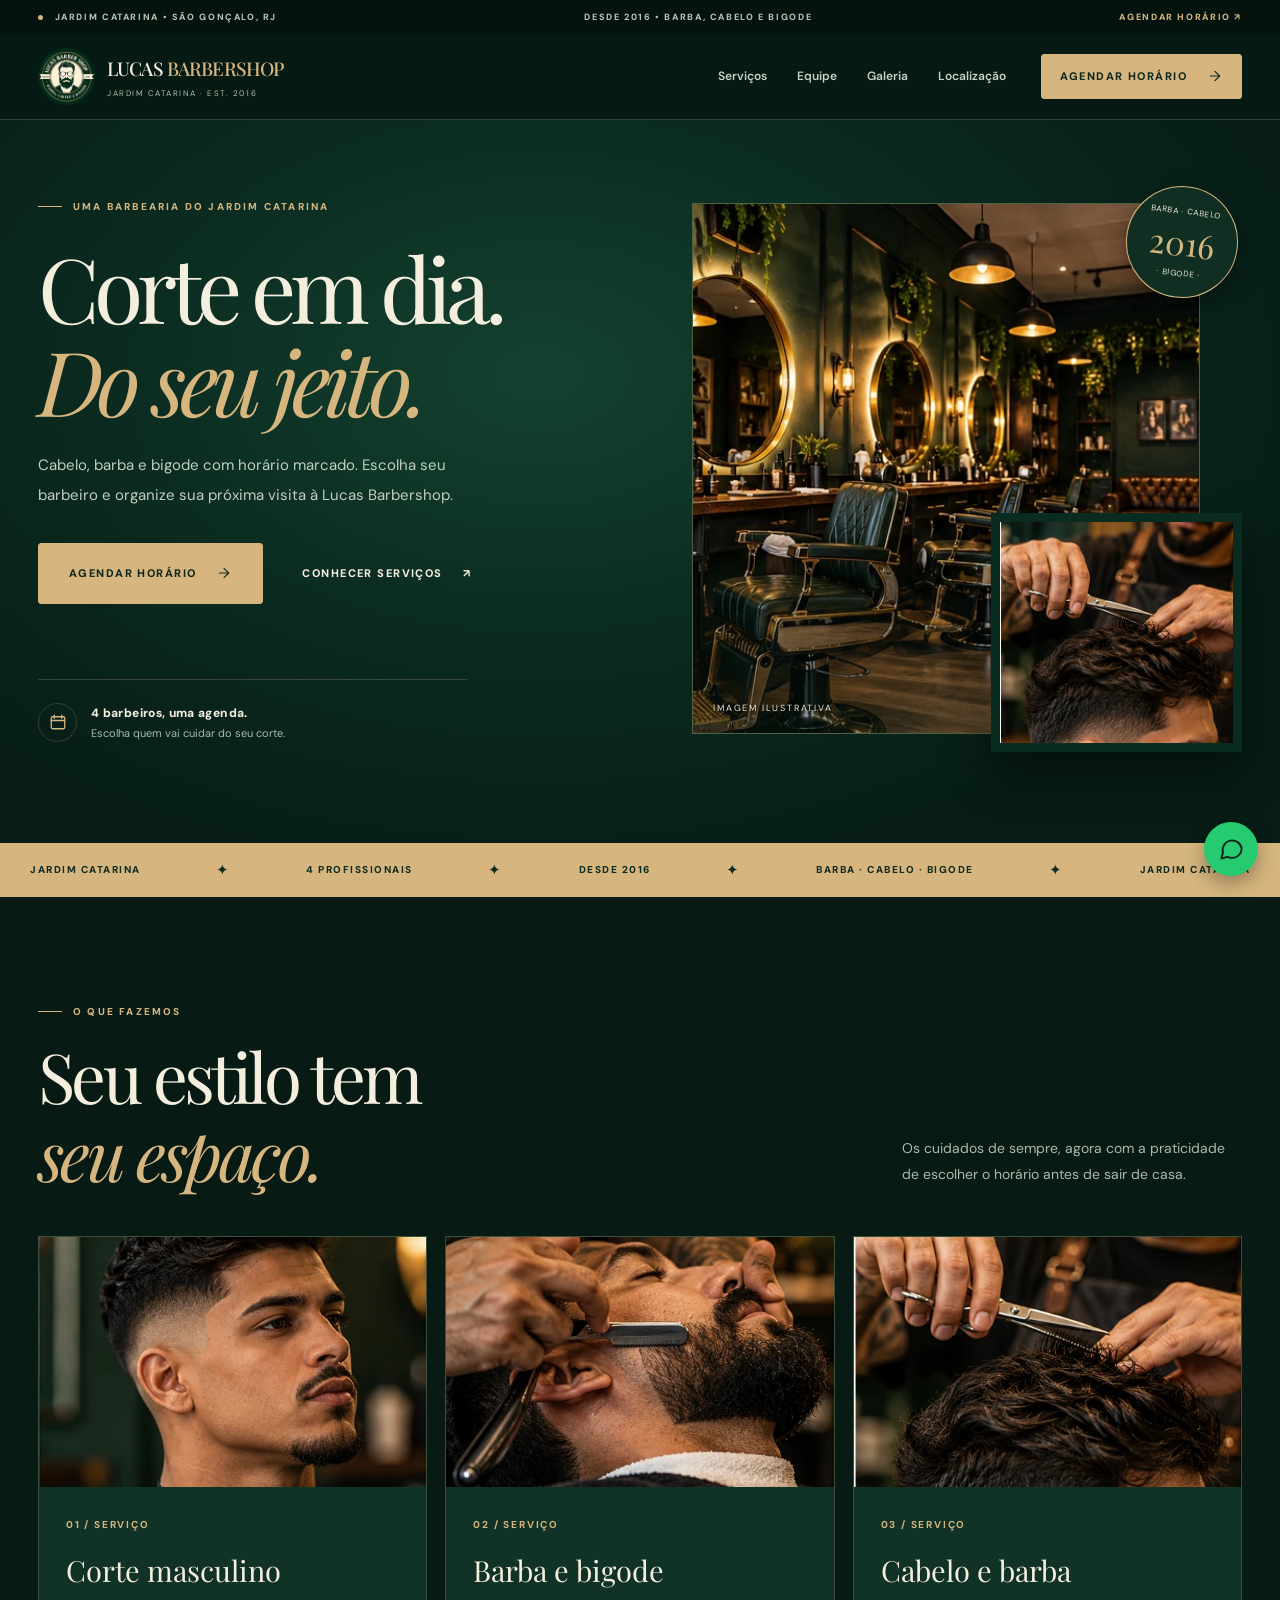
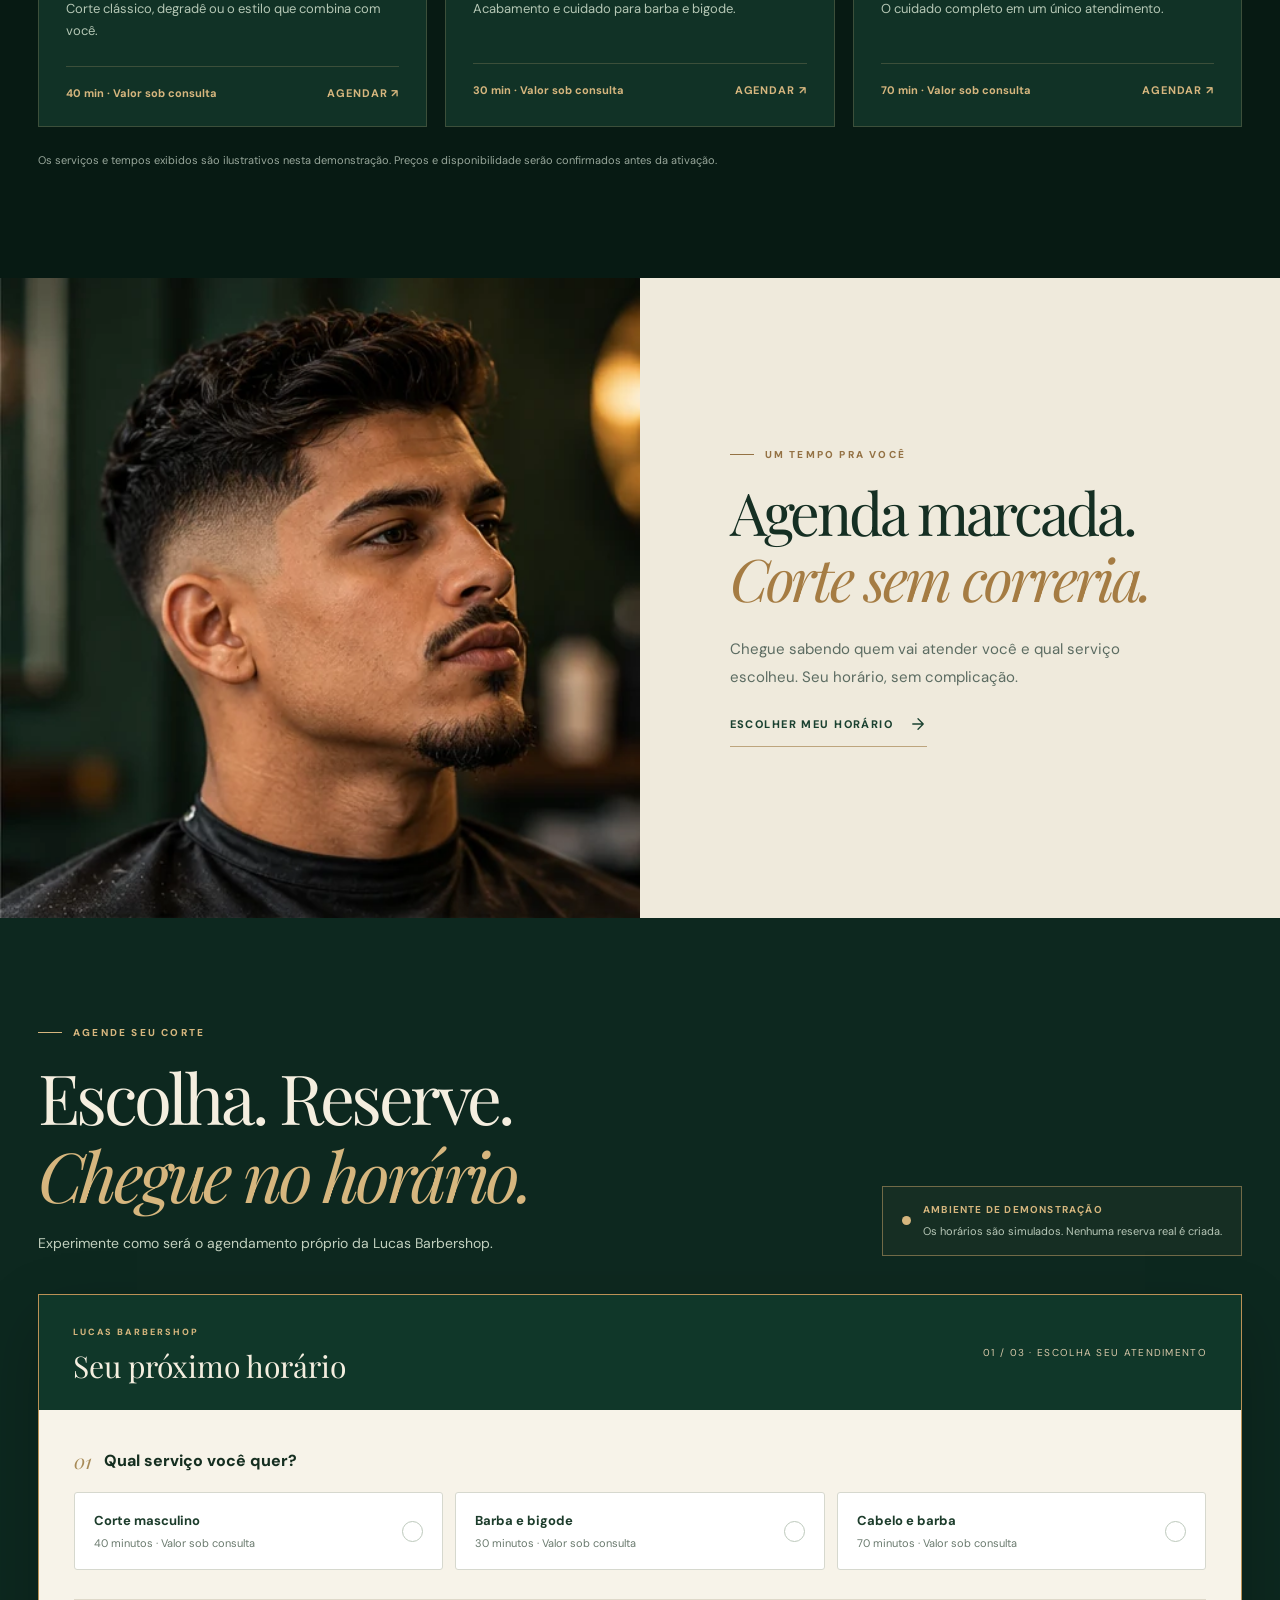
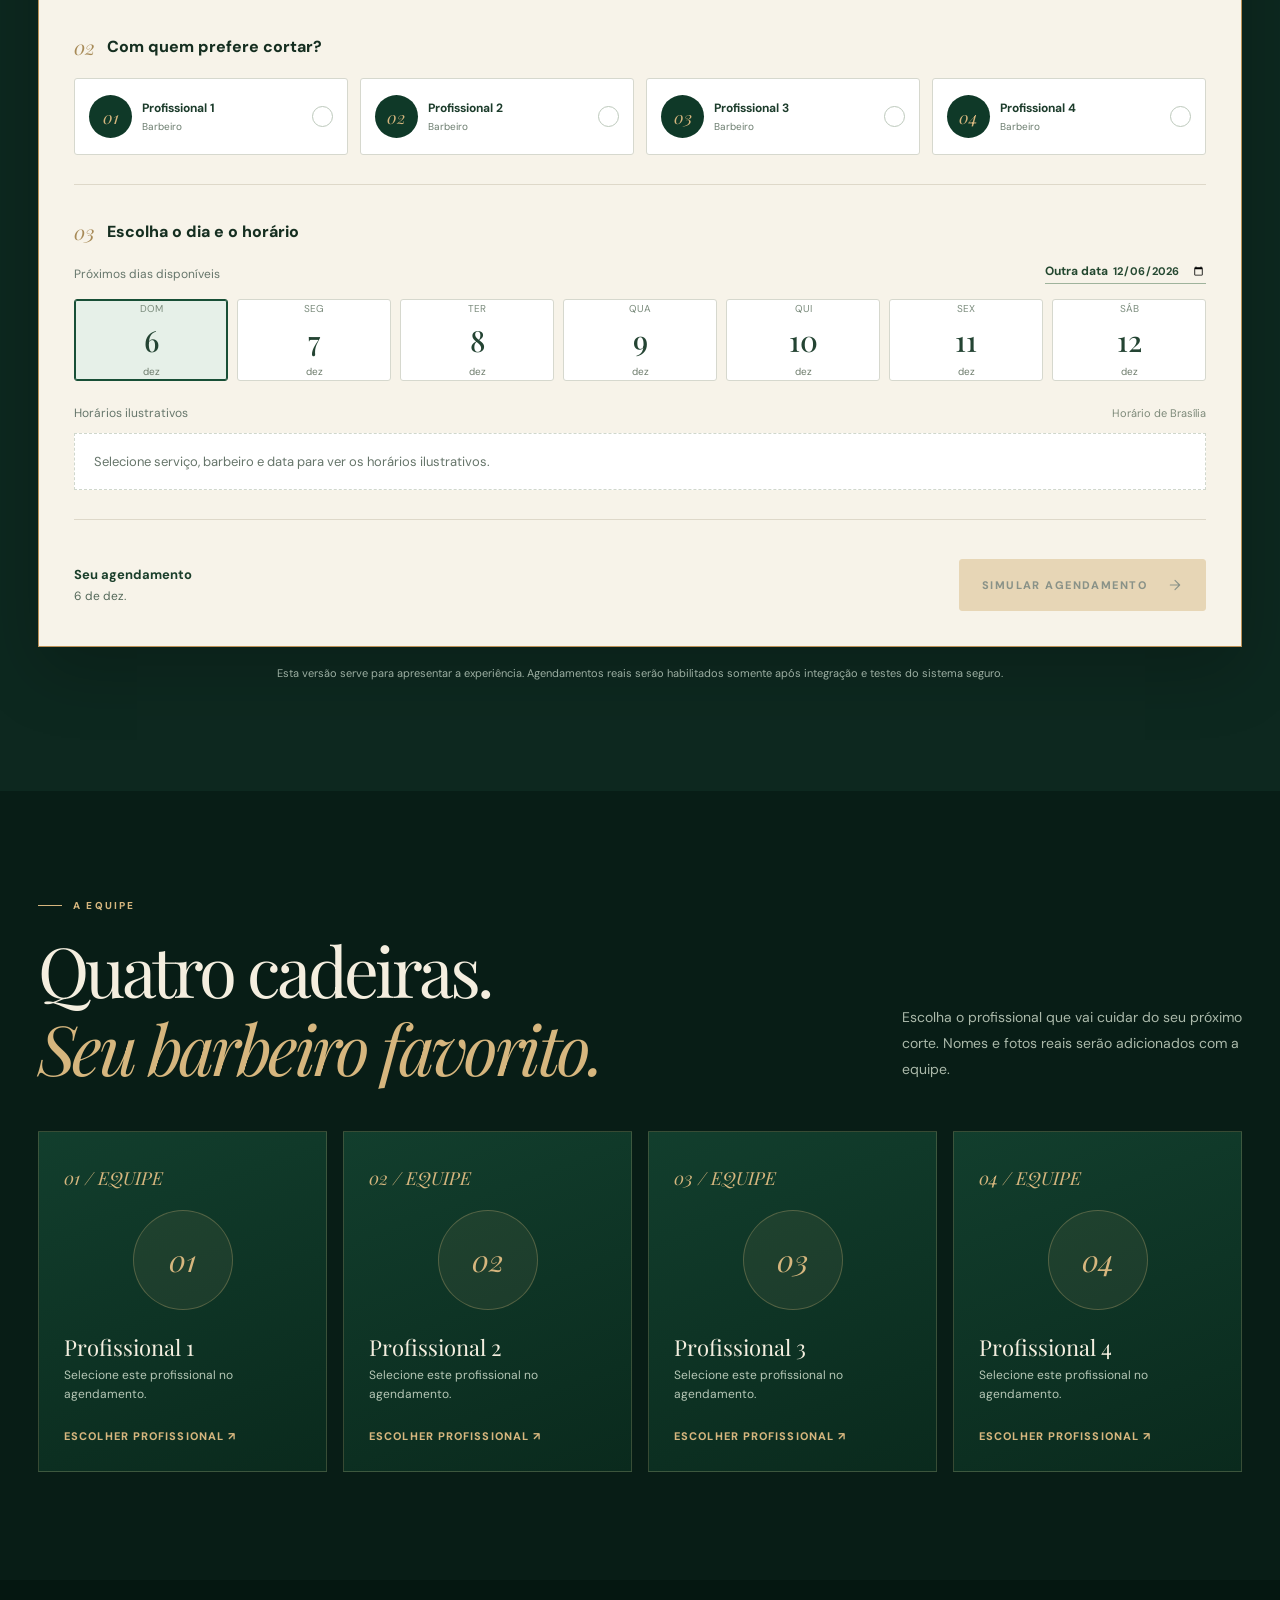
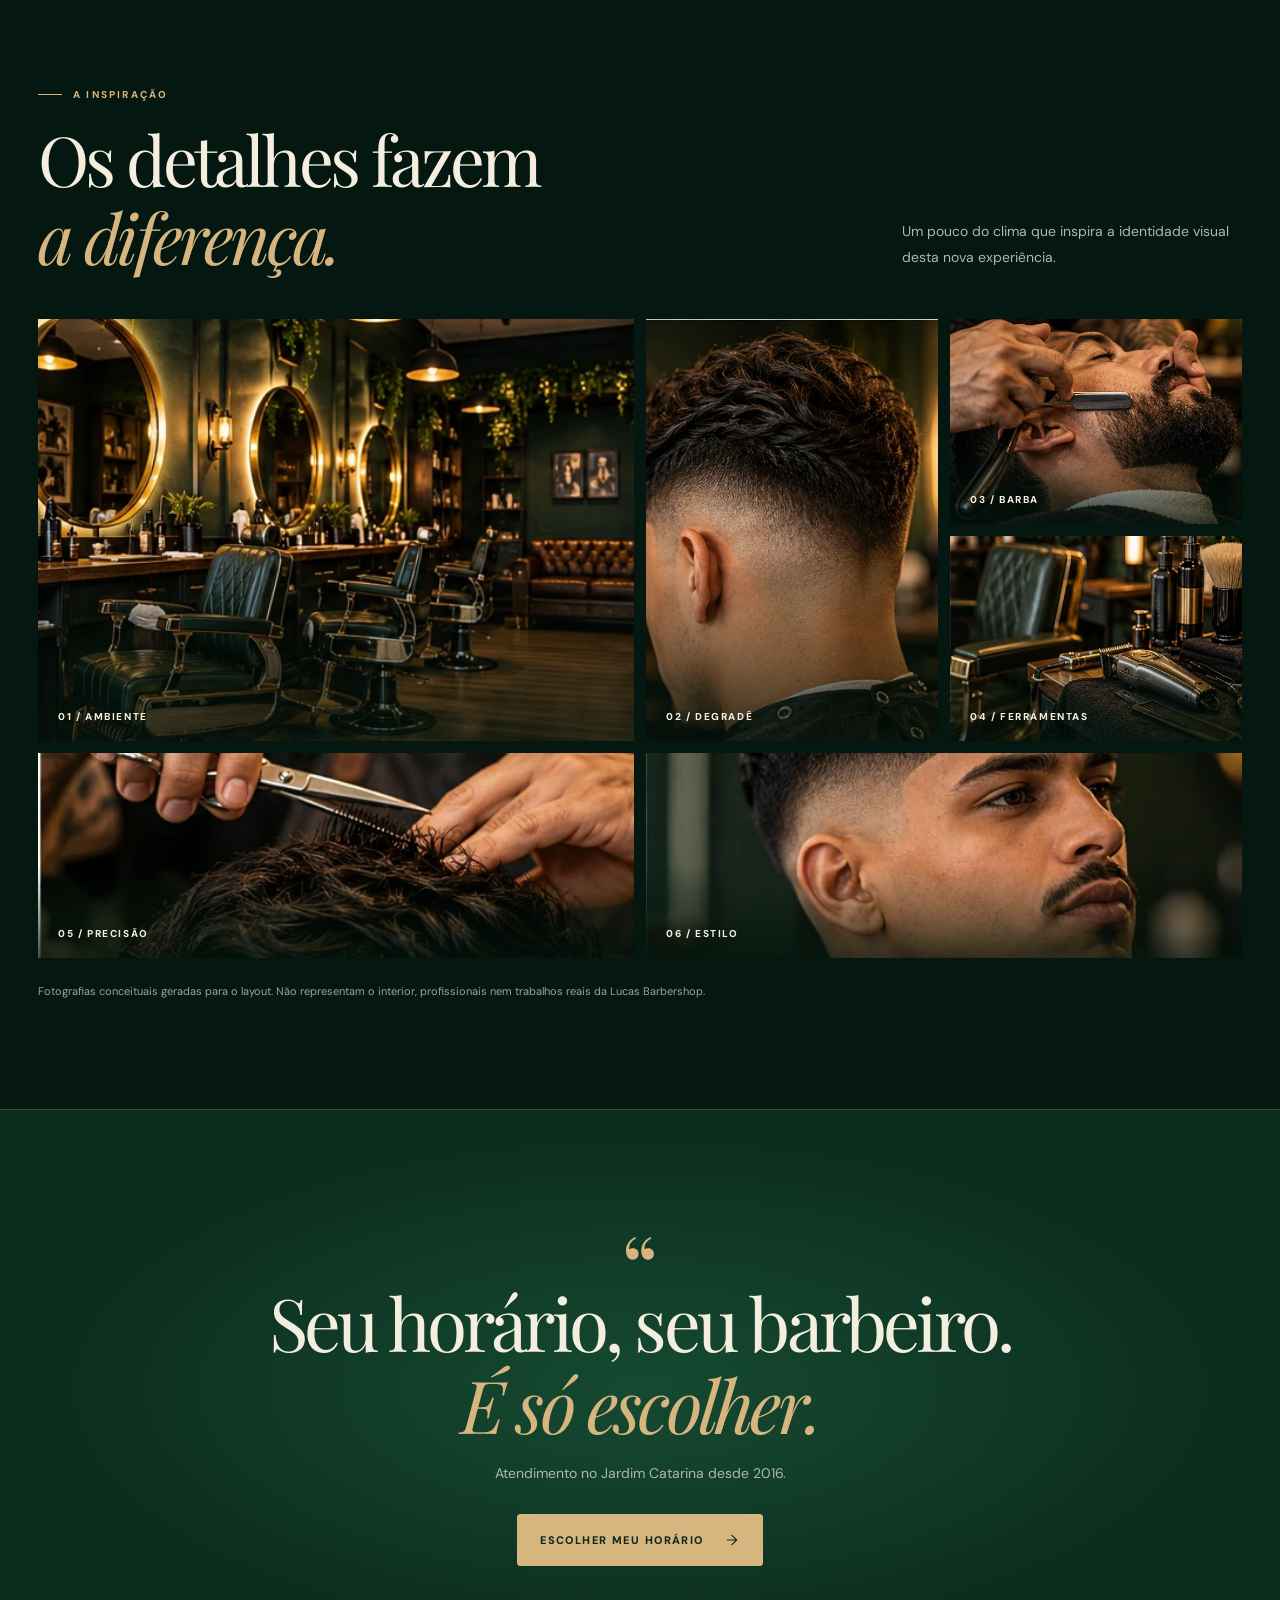
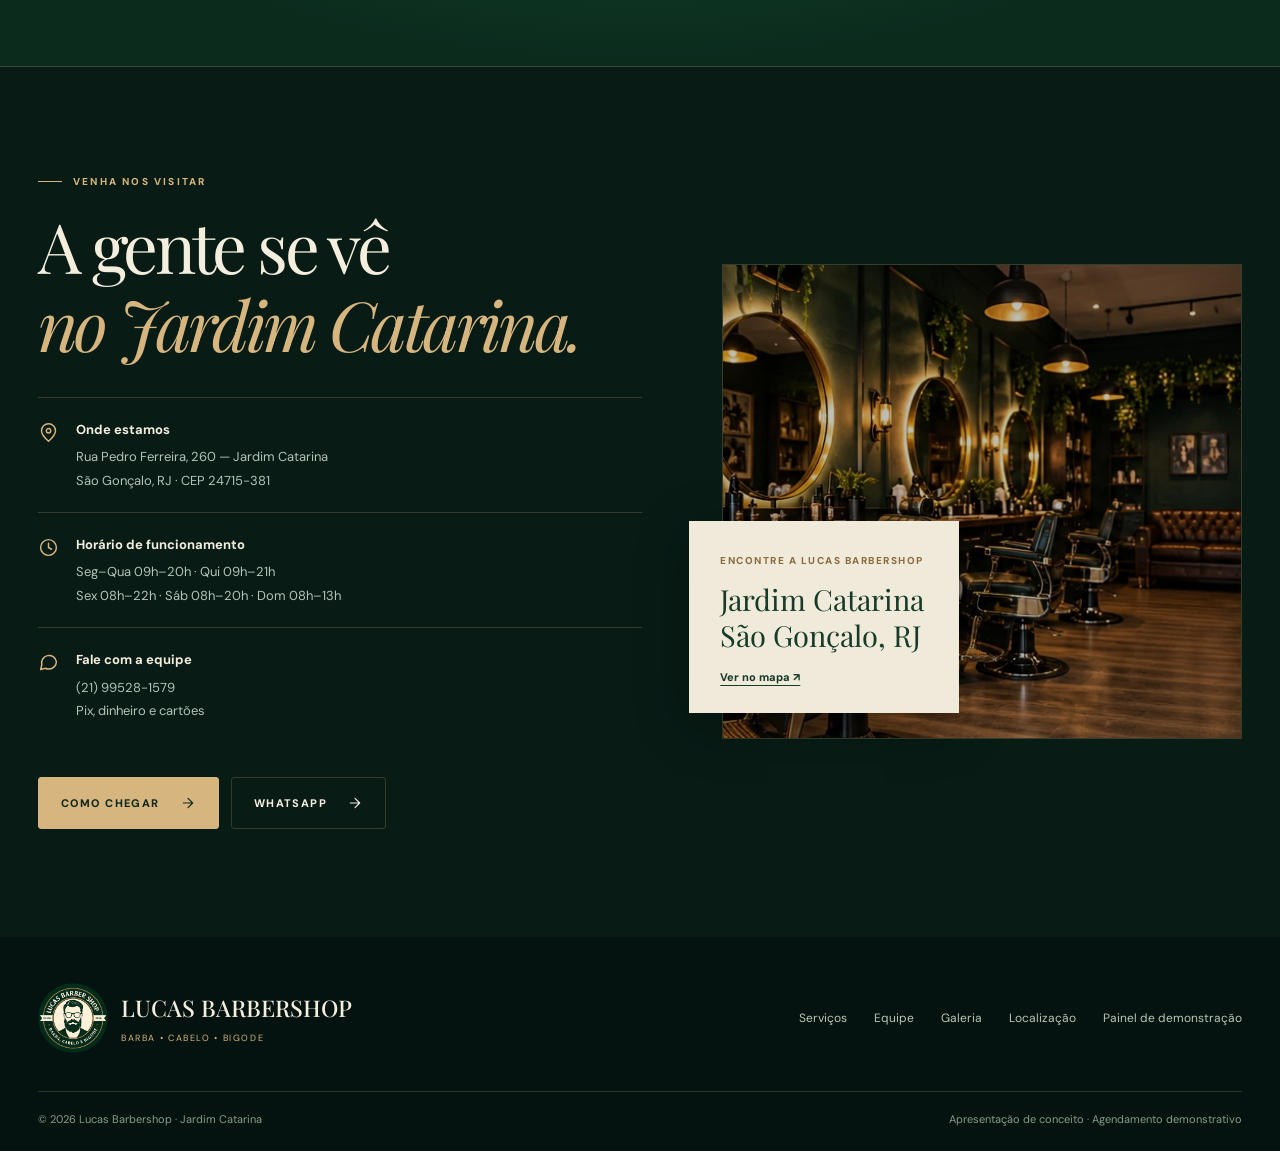
==== commit d7b7d94f: "Lucas Barbershop v4.0 - Design Premium" ====
--- a/static/index.html
+++ b/static/index.html
@@ -1,218 +1,63 @@
-<!DOCTYPE html>
+<!doctype html>
 <html lang="pt-BR">
 <head>
-  <meta charset="UTF-8">
+  <meta charset="utf-8">
   <meta name="viewport" content="width=device-width, initial-scale=1, viewport-fit=cover">
-  <meta name="theme-color" content="#071c15">
-  <meta name="description" content="Lucas Barbershop no Jardim Catarina, São Gonçalo. Corte masculino, barba e estilo desde 2016. Escolha seu serviço e agende online diretamente com a barbearia.">
-  <meta property="og:type" content="website"><meta property="og:locale" content="pt_BR">
-  <meta property="og:title" content="Lucas Barbershop — Agende seu corte">
-  <meta property="og:description" content="Corte, barba e bigode no Jardim Catarina, em São Gonçalo. Agende seu horário online.">
-  <meta property="og:image" content="logo-lucas.png">
-  <title>Lucas Barbershop | Barbearia no Jardim Catarina — São Gonçalo</title>
-  <link rel="icon" type="image/png" href="/static/logo-lucas.png">
-  <link rel="preconnect" href="https://fonts.googleapis.com"><link rel="preconnect" href="https://fonts.gstatic.com" crossorigin>
-  <link href="https://fonts.googleapis.com/css2?family=DM+Sans:wght@400;500;600;700&family=Manrope:wght@400;500;600;700;800&family=Playfair+Display:ital,wght@0,400;0,500;0,600;1,400;1,500&display=swap" rel="stylesheet">
-  <style>
-  :root{--bg:#071c15;--deep:#04150f;--forest:#0a2c20;--forest-light:#103e2d;--gold:#d5b47c;--gold-dark:#ad8752;--ivory:#f2ecd9;--muted:#b8c1b5;--line:rgba(213,180,124,.24);--display:'Playfair Display',Georgia,serif;--sans:'DM Sans',Arial,sans-serif;--nav-height:84px}
-  *,*::before,*::after{box-sizing:border-box}html{scroll-behavior:smooth;scroll-padding-top:90px}body{margin:0;color:var(--ivory);font-family:var(--sans);background:var(--bg);overflow-x:hidden}button,a{-webkit-tap-highlight-color:transparent}button{font:inherit}a{color:inherit;text-decoration:none}img{max-width:100%;display:block}::selection{background:var(--gold);color:var(--deep)}:focus-visible{outline:2px solid var(--gold);outline-offset:4px}
-  .wrap{width:min(100% - 96px,1320px);margin-inline:auto}.eyebrow{display:flex;align-items:center;gap:12px;color:var(--gold);font-weight:700;font-size:10px;text-transform:uppercase;letter-spacing:.25em}.eyebrow:before{content:"";display:block;width:26px;height:1px;background:currentColor}.kicker{text-transform:uppercase;letter-spacing:.28em;font-size:10px;font-weight:700;color:var(--gold)}.display{font-family:var(--display);font-weight:400;letter-spacing:-.04em}.italic{font-style:italic;color:var(--gold)}.quiet{color:var(--muted);line-height:1.9}.section{padding:112px 0}.section-head{display:flex;justify-content:space-between;align-items:end;gap:40px;margin-bottom:44px}.section-head h2,.about-copy h2,.visit-title{font-size:clamp(40px,5vw,72px);line-height:1.13;margin:22px 0 0}.section-head .quiet{max-width:360px;margin:0}
-  .header{height:var(--nav-height);position:sticky;top:0;z-index:50;background:rgba(5,25,18,.93);backdrop-filter:blur(16px);-webkit-backdrop-filter:blur(16px);border-bottom:1px solid var(--line)}.header-inner{height:100%;display:flex;align-items:center;justify-content:space-between;gap:28px}.wordmark{display:flex;align-items:center;gap:12px;min-width:0}.wordmark img{width:48px;height:48px;object-fit:contain}.wordmark strong{font-family:var(--display);font-size:21px;letter-spacing:-.04em;font-weight:500;white-space:nowrap}.wordmark small{display:block;font-size:9px;letter-spacing:.21em;color:var(--gold);margin-top:3px;text-transform:uppercase}.navlinks{display:flex;align-items:center;gap:34px}.navlinks>a:not(.button){font-size:12px;font-weight:600;color:#d7dace;transition:color .2s}.navlinks>a:not(.button):hover{color:var(--gold)}.button{display:inline-flex;justify-content:center;align-items:center;gap:12px;background:var(--gold);border:1px solid var(--gold);color:var(--deep);min-height:52px;padding:0 24px;font-weight:800;text-transform:uppercase;letter-spacing:.13em;font-size:10px;transition:transform .25s,background .25s,border-color .25s;cursor:pointer;text-align:center}.button:hover{transform:translateY(-3px);background:#e6c995;border-color:#e6c995}.button svg{width:15px;height:15px}.button.secondary{background:transparent;border-color:rgba(242,236,217,.48);color:var(--ivory)}.button.secondary:hover{border-color:var(--gold);background:rgba(213,180,124,.06)}.button.small{min-height:43px;padding:0 17px}.header-book{display:none}.menu-toggle{display:none;border:1px solid var(--line);background:transparent;color:var(--ivory);width:46px;height:46px;align-items:center;justify-content:center;cursor:pointer}.menu-toggle svg{width:24px;height:24px}
-  .hero{position:relative;min-height:min(850px,calc(100svh - var(--nav-height)));display:grid;grid-template-columns:51% 49%;background:radial-gradient(ellipse at 29% 42%,#16402b 0%,#071e16 61%,#04130e 100%)}.hero:before{content:"";position:absolute;inset:0;pointer-events:none;opacity:.34;background-image:repeating-linear-gradient(90deg,transparent 0 99px,rgba(213,180,124,.08) 100px 101px)}.hero-text{position:relative;z-index:2;padding:100px 4vw 105px max(48px,calc((100vw - 1320px)/2));display:flex;flex-direction:column;align-items:flex-start;justify-content:center}.hero h1{font-family:var(--display);font-size:clamp(68px,7.8vw,128px);letter-spacing:-.065em;font-weight:400;line-height:.98;margin:38px 0 28px}.hero h1 span{font-style:italic;color:var(--gold)}.hero-lead{font-size:15px;color:#d5dbd1;line-height:1.95;max-width:445px;margin:0}.hero-actions{display:flex;gap:13px;flex-wrap:wrap;margin-top:36px}.hero-proof{display:flex;align-items:center;gap:15px;margin-top:72px;padding-top:22px;border-top:1px solid var(--line);font-size:12px;letter-spacing:.08em;color:#c0c7b9}.hero-proof strong{font-family:var(--display);font-size:27px;color:var(--gold);font-weight:400}.hero-photo{position:relative;min-height:640px;background:linear-gradient(90deg,#071e16 0%,rgba(7,30,22,.22) 30%,rgba(4,15,12,.14) 100%),url('https://images.unsplash.com/photo-1503951914875-452162b0f3f1?auto=format&fit=crop&w=1450&q=85') center 45%/cover,no-repeat #163026;overflow:hidden}.hero-photo:before{content:"";position:absolute;inset:0;background:linear-gradient(to top,rgba(4,15,11,.9),transparent 35%,rgba(4,15,11,.15));pointer-events:none}.hero-photo:after{content:"";position:absolute;width:600px;height:600px;left:-520px;top:calc(50% - 300px);border:1px solid rgba(213,180,124,.22);border-radius:50%}.hero-caption{position:absolute;left:50px;right:50px;bottom:40px;display:flex;align-items:end;justify-content:space-between;gap:20px;border-top:1px solid rgba(255,255,255,.35);padding-top:19px;font-size:10px;letter-spacing:.2em;text-transform:uppercase}.hero-caption span:last-child{color:var(--gold)}.hero-stamp{position:absolute;top:44px;right:44px;width:116px;height:116px;border:1px solid rgba(213,180,124,.7);border-radius:50%;display:grid;place-items:center;text-align:center;font-family:var(--display);font-size:20px;line-height:1.1;background:rgba(5,28,19,.45);transform:rotate(9deg)}.hero-stamp small{display:block;color:var(--gold);font:700 9px var(--sans);letter-spacing:.18em;padding-top:7px}
-  .ticker{background:var(--gold);color:var(--deep);padding:18px 0;border-block:1px solid #edce91;overflow:hidden}.ticker-inner{display:flex;justify-content:space-around;gap:30px;white-space:nowrap;font-size:10px;letter-spacing:.19em;text-transform:uppercase;font-weight:800}.ticker b{font-size:13px;font-weight:400}
-  .about{background:linear-gradient(140deg,#081e16 0%,#0d2d21 100%);overflow:hidden}.about-grid{display:grid;grid-template-columns:minmax(0,1fr) minmax(0,1fr);gap:clamp(50px,9vw,150px);align-items:center}.about-art{position:relative;min-height:570px;display:grid;place-items:center}.about-art:before,.about-art:after{content:"";position:absolute;border:1px solid rgba(213,180,124,.3);border-radius:50%;width:min(100%,580px);aspect-ratio:1}.about-art:after{width:min(85%,493px);border-color:rgba(213,180,124,.14)}.about-art .brand-halo{position:absolute;width:min(85%,470px);height:min(85%,470px);background:radial-gradient(circle,#164a32,transparent 70%);filter:blur(20px)}.about-art img{position:relative;z-index:1;width:min(75%,390px);filter:drop-shadow(0 28px 38px rgba(0,0,0,.45));transition:transform .5s}.about-art img:hover{transform:scale(1.035) rotate(-2deg)}.about-copy .quiet{max-width:510px;margin:23px 0 0;font-size:15px}.about-divider{width:65px;height:1px;background:var(--gold);margin:36px 0 24px}.about-note{font-family:var(--display);font-style:italic;color:var(--gold);font-size:26px}
-  .services{background:var(--deep)}.service-grid{display:grid;grid-template-columns:repeat(3,minmax(0,1fr));gap:16px}.service-card{position:relative;min-height:320px;background:linear-gradient(150deg,#0b2a1f,#092219);border:1px solid var(--line);padding:35px 32px;display:flex;flex-direction:column;transition:border-color .3s,transform .3s,background .3s;overflow:hidden}.service-card:hover{border-color:var(--gold);transform:translateY(-5px);background:#11382a}.service-card:after{content:"";position:absolute;right:-70px;top:-70px;width:180px;height:180px;border:1px solid rgba(213,180,124,.11);border-radius:50%}.service-top{display:flex;justify-content:space-between;align-items:center;color:var(--gold);font-size:11px;letter-spacing:.14em}.service-symbol{display:block;font-family:var(--display);font-style:italic;font-size:72px;color:rgba(213,180,124,.26);margin-top:33px;line-height:1}.service-card h3{font:400 30px var(--display);letter-spacing:-.035em;margin:13px 0 8px}.service-card p{font-size:13px;line-height:1.8;color:var(--muted);margin:0}.service-bottom{display:flex;align-items:center;justify-content:space-between;gap:20px;margin-top:28px}.service-bottom .quiet{font-size:12px}.service-link{color:var(--gold);font-size:11px;letter-spacing:.1em;font-weight:700;text-transform:uppercase}.service-link:hover{text-decoration:underline}.services-note{margin-top:25px;color:#9ba99b;font-size:12px}
-  .editorial{background:#f0eadb;color:#19291f;padding:0;display:grid;grid-template-columns:48% 52%;min-height:520px}.editorial-image{background:url('https://images.unsplash.com/photo-1599351431202-1e0f0137899a?auto=format&fit=crop&w=1200&q=85') center/cover,#597366;min-height:470px;position:relative}.editorial-image:after{content:"";position:absolute;inset:0;background:linear-gradient(135deg,transparent 50%,rgba(5,24,18,.36))}.editorial-copy{display:flex;flex-direction:column;align-items:flex-start;justify-content:center;padding:74px clamp(32px,8vw,120px)}.editorial-copy .eyebrow{color:#866638}.editorial-copy h2{font-size:clamp(45px,5vw,80px);line-height:1.09;margin:27px 0}.editorial-copy h2 em{color:#916d3d}.editorial-copy p{color:#515c52;line-height:1.85;max-width:420px}.editorial-copy .button{margin-top:22px;background:var(--deep);border-color:var(--deep);color:var(--ivory)}.editorial-copy .button:hover{background:#15402f;border-color:#15402f}
-  .experience{background:#0b281e}.experience-grid{display:grid;grid-template-columns:repeat(3,minmax(0,1fr));gap:18px}.experience-item{padding:28px 10px 28px 0;border-top:1px solid var(--line)}.experience-item .number{font:italic 35px var(--display);color:var(--gold)}.experience-item h3{font:400 25px var(--display);margin:20px 0 8px}.experience-item p{font-size:13px;line-height:1.9;color:var(--muted);max-width:350px;margin:0}
-  .visit{padding:100px 0;background:var(--bg)}.visit-grid{display:grid;grid-template-columns:.94fr 1.06fr;gap:55px;align-items:stretch}.visit-copy{padding:12px 0}.visit-title{margin:24px 0 35px}.detail{display:grid;grid-template-columns:26px 1fr;gap:15px;border-top:1px solid var(--line);padding:20px 0}.detail svg{stroke:var(--gold);width:20px;height:20px;margin-top:3px}.detail strong{display:block;font-size:14px;font-weight:600;margin-bottom:6px}.detail span{display:block;color:var(--muted);font-size:13px;line-height:1.8}.visit-buttons{margin-top:29px;display:flex;flex-wrap:wrap;gap:12px}.schedule-card{border:1px solid var(--line);background:linear-gradient(145deg,#133d2c 0%,#081f17 100%);padding:45px;position:relative;overflow:hidden}.schedule-card:before{content:"";position:absolute;width:340px;height:340px;border:1px solid rgba(213,180,124,.1);border-radius:50%;right:-180px;top:-170px}.schedule-title{font:400 37px var(--display);margin:16px 0 29px}.schedule-list{position:relative;z-index:1}.schedule-line{display:flex;justify-content:space-between;align-items:start;gap:18px;padding:14px 0;border-bottom:1px solid rgba(242,236,217,.14);font-size:13px}.schedule-line span:first-child{color:#d5decf}.schedule-line span:last-child{color:var(--gold);text-align:right}.schedule-help{font-size:12px;color:var(--muted);line-height:1.8;margin-top:25px}.schedule-card .button{margin-top:24px;width:100%}
-  .bottom-cta{position:relative;text-align:center;padding:106px 0 112px;background:radial-gradient(ellipse at center,#174633 0%,#09271c 70%);border-top:1px solid var(--line)}.bottom-cta h2{font-size:clamp(44px,6vw,88px);line-height:1.1;margin:22px auto;max-width:810px}.bottom-cta .quiet{margin:0 auto 30px;max-width:570px}.bottom-cta .eyebrow{justify-content:center}.footer{background:#04130e;border-top:1px solid var(--line);padding:45px 0 23px}.footer-main{display:flex;align-items:start;justify-content:space-between;gap:30px;padding-bottom:42px}.footer .wordmark img{width:65px;height:65px}.footer .wordmark strong{font-size:26px}.footer-side{display:flex;gap:55px}.footer-side div{display:flex;flex-direction:column;gap:11px}.footer-side strong{font-size:11px;text-transform:uppercase;letter-spacing:.2em;color:var(--gold);margin-bottom:6px}.footer-side a,.footer-side span{font-size:12px;color:var(--muted)}.footer-side a:hover{color:var(--gold)}.footer-bottom{border-top:1px solid rgba(213,180,124,.17);padding-top:20px;display:flex;justify-content:space-between;gap:20px;flex-wrap:wrap;font-size:11px;color:#89988b}
-  .float-wa{position:fixed;bottom:24px;right:24px;z-index:40;width:58px;height:58px;border-radius:50%;display:grid;place-items:center;background:#29cc6a;color:#062519;box-shadow:0 8px 25px #0007;transition:transform .2s}.float-wa:hover{transform:translateY(-3px) scale(1.05)}.float-wa svg{width:28px;height:28px;fill:currentColor}.mobile-bar{display:none}.reveal{opacity:0;transform:translateY(18px);transition:opacity .7s ease,transform .7s ease}.reveal.visible{opacity:1;transform:none}.skip{position:absolute;left:-9999px;top:0;background:var(--gold);color:var(--deep);padding:12px;z-index:100}.skip:focus{left:12px}
-  @media(max-width:1130px){.navlinks{gap:18px}.wrap{width:min(100% - 60px,1320px)}.hero-text{padding-left:30px}.hero h1{font-size:clamp(60px,7.8vw,94px)}.about-grid{gap:45px}.about-art{min-height:450px}}
-  @media(max-width:820px){:root{--nav-height:72px}.wrap{width:calc(100% - 40px)}.header .wordmark strong{font-size:19px}.header .wordmark img{width:44px;height:44px}.menu-toggle{display:flex}.header-book{display:inline-flex;margin-left:auto;color:var(--deep);background:var(--gold);font-size:11px;font-weight:800;align-items:center;justify-content:center;min-height:39px;padding:0 13px;white-space:nowrap}.navlinks{position:absolute;left:0;right:0;top:var(--nav-height);padding:19px 20px 26px;flex-direction:column;align-items:stretch;gap:0;background:#071c15;border-bottom:1px solid var(--line);box-shadow:0 25px 40px #0007;visibility:hidden;opacity:0;transform:translateY(-10px);transition:opacity .2s,transform .2s,visibility .2s}.navlinks.open{visibility:visible;opacity:1;transform:none}.navlinks>a:not(.button){padding:16px 8px;font-size:14px;border-bottom:1px solid var(--line)}.navlinks .button{margin-top:17px}.hero{display:flex;flex-direction:column;min-height:auto}.hero-photo{min-height:350px;order:1;background-position:center 48%}.hero-text{order:0;padding:38px 20px 35px}.hero h1{font-size:clamp(54px,10.5vw,84px);margin:22px 0 18px}.hero-lead{font-size:14px}.hero-proof{margin-top:26px}.hero-caption{left:20px;right:20px;bottom:25px}.hero-stamp{top:25px;right:20px;width:100px;height:100px}.ticker-inner{justify-content:flex-start;gap:30px}.section{padding:76px 0}.section-head{align-items:start;flex-direction:column;gap:20px}.section-head h2,.about-copy h2,.visit-title{font-size:clamp(40px,8vw,64px)}.about-grid{grid-template-columns:1fr;gap:20px}.about-art{order:2;min-height:410px}.about-copy{order:1}.about-art img{width:min(70%,320px)}.service-grid{grid-template-columns:1fr;gap:13px}.service-card{min-height:260px}.service-symbol{margin-top:12px}.editorial{grid-template-columns:1fr}.editorial-image{min-height:400px}.editorial-copy{padding:60px 25px 72px}.experience-grid{grid-template-columns:1fr}.experience-item{padding:14px 0 22px}.visit-grid{grid-template-columns:1fr;gap:28px}.visit{padding:75px 0}.schedule-card{padding:30px}.bottom-cta{padding:80px 0}.footer-main{flex-direction:column;gap:32px}.footer-side{gap:50px}.float-wa{bottom:93px;right:16px;width:50px;height:50px}.mobile-bar{display:flex;position:fixed;z-index:39;bottom:0;left:0;right:0;padding:10px 20px max(10px,env(safe-area-inset-bottom));background:#04170fff;border-top:1px solid var(--line);box-shadow:0 -10px 35px #0003}.mobile-bar .button{width:100%;min-height:48px}}
-  @media(max-width:430px){.hero-photo{min-height:290px}.hero h1{font-size:clamp(48px,12vw,60px)}.hero-actions{width:100%}.hero-actions .button{width:100%}.hero-caption{font-size:9px}.hero-proof{margin-top:30px}.about-art{min-height:325px}.service-card{padding:25px}.schedule-card{padding:24px}.footer-side{gap:30px}.wordmark strong{font-size:17px}.wordmark small{font-size:8px}.header .wordmark strong{font-size:15px}.header .wordmark img{width:38px;height:38px}.header-inner{gap:10px}.header-book{padding:0 9px;font-size:10px}.menu-toggle{width:39px;height:39px}}
-  @media(max-width:360px){.wordmark small{display:none}.header .wordmark strong{font-size:14px}.header-book{font-size:10px}.hero-text{padding-top:30px}}
-  @media(prefers-reduced-motion:reduce){html{scroll-behavior:auto}*,*::before,*::after{animation-duration:.01ms!important;transition-duration:.01ms!important}.reveal{opacity:1;transform:none}}
-
-  /* Agenda oficial Lucas Barbershop incorporada, com visual Lucas Barbershop */
-  .booking{padding:95px 0 106px;background:linear-gradient(145deg,#092419 0%,#071a13 70%);border-block:1px solid rgba(213,180,124,.22)}
-  .booking-intro{display:flex;align-items:end;justify-content:space-between;gap:24px;margin-bottom:34px}
-  .booking-intro h2{font-size:clamp(43px,5.6vw,78px);line-height:1.09;margin:18px 0 15px}
-  .booking-intro .quiet{max-width:490px;margin:0;font-size:14px}
-  .booking-trust{display:flex;align-items:center;gap:10px;color:#dcd4bc;font-size:12px;white-space:nowrap;padding-bottom:10px}
-  .booking-trust svg{width:18px;height:18px;stroke:var(--gold);fill:none;stroke-width:1.8}
-  .booking-steps{display:grid;grid-template-columns:repeat(3,1fr);gap:12px;margin:0 0 18px}
-  .booking-step{display:flex;align-items:center;gap:13px;border:1px solid rgba(213,180,124,.2);background:#0e3022;padding:16px 18px;min-width:0}
-  .booking-step b{width:31px;height:31px;border-radius:50%;background:var(--gold);color:#082217;display:grid;place-items:center;font-size:12px;flex-shrink:0}
-  .booking-step span{font-size:13px;color:#ebe7d8;font-weight:600}
-  .booking-shell{border:1px solid rgba(213,180,124,.36);background:#f9f7f2;border-radius:17px;overflow:hidden;box-shadow:0 26px 80px rgba(0,0,0,.25)}
-  .booking-shell-top{display:flex;align-items:center;justify-content:space-between;gap:15px;padding:18px 22px;background:#113524;color:#f6eddd}
-  .booking-shell-top .booking-mark{display:flex;align-items:center;gap:12px}
-  .booking-shell-top img{width:39px;height:39px;object-fit:contain}
-  .booking-shell-top strong{font-size:14px;letter-spacing:.01em}
-  .booking-shell-top small{display:block;margin-top:4px;color:#ceb88c;font-size:11px}
-  .booking-shell-top a{font-size:12px;color:#e4c18d;text-decoration:underline;text-underline-offset:4px}
-  .booking-frame{display:block;width:100%;height:660px;min-height:600px;border:0;background:#fff}
-  .booking-footer{display:flex;justify-content:space-between;align-items:center;gap:18px;padding:19px 22px;background:#f4f0e8;color:#435447;border-top:1px solid #e4decf}
-  .booking-footer p{font-size:12px;line-height:1.7;max-width:620px;margin:0;color:#435447}
-  .booking-footer a{display:inline-flex;align-items:center;justify-content:center;gap:8px;padding:13px 18px;background:#0a3526;color:#fff;font-size:12px;font-weight:750;white-space:nowrap;border-radius:6px}
-  .booking-info{display:grid;grid-template-columns:repeat(3,minmax(0,1fr));gap:16px;margin-top:24px}
-  .booking-info article{border-top:1px solid rgba(213,180,124,.28);padding:22px 5px 8px}
-  .booking-info strong{font-size:14px;font-weight:700;color:var(--ivory)}
-  .booking-info p{color:var(--muted);font-size:12px;line-height:1.7;margin:8px 0 0}
-  @media(max-width:820px){.booking{padding:70px 0 78px}.booking-intro{display:block}.booking-trust{margin-top:20px}.booking-steps{grid-template-columns:1fr;gap:8px}.booking-step{padding:13px 15px}.booking-frame{height:750px;min-height:600px}.booking-footer{align-items:stretch;flex-direction:column}.booking-footer a{width:100%}.booking-info{grid-template-columns:1fr;gap:0}.booking-info article{padding:18px 2px}.booking-shell-top{padding:15px}.booking-shell-top img{width:34px;height:34px}}
-  @media(max-width:430px){.booking{padding-top:62px}.booking-shell{border-radius:10px}.booking-frame{height:790px}.booking-shell-top strong{font-size:12px}.booking-shell-top a{font-size:11px}.booking-footer{padding:15px}}
-  
-  /* Agenda própria: interface integrada à identidade da marca */
-  .booking-body{padding:clamp(22px,5vw,52px);color:#123226;background:#f7f4ed}
-  .booking-body .form-grid{display:grid;grid-template-columns:1fr 1fr;gap:18px}
-  .booking-body .input-group{display:flex;flex-direction:column;gap:10px;font-size:11px;font-weight:800;letter-spacing:.1em;text-transform:uppercase;color:#436053}
-  .booking-body input,.booking-body select{width:100%;border:1px solid #d2d9d1;border-radius:9px;min-height:58px;background:#fff;color:#173d2c;padding:12px 16px;font:500 15px var(--sans);outline:0;letter-spacing:normal;text-transform:none}
-  .booking-body input:focus,.booking-body select:focus{border-color:#b58b4e;box-shadow:0 0 0 3px rgba(213,180,124,.19)}
-  .booking-divider{border-top:1px solid #d7dfd6;margin:32px 0}
-  .slot-heading{display:flex;justify-content:space-between;align-items:center;gap:12px;margin:32px 0 13px;font-weight:800;font-size:14px}
-  .slot-heading small{font-size:11px;color:#718576;font-weight:500}
-  .slot-grid{display:grid;grid-template-columns:repeat(6,minmax(0,1fr));gap:10px;min-height:65px}
-  .slot-button{border:1px solid #cad6ce;color:#1a4431;background:#fff;border-radius:7px;padding:15px 4px;cursor:pointer;font-size:13px;font-weight:700;transition:all .2s}
-  .slot-button:hover{border-color:#af8a52;background:#f9f0dd}
-  .slot-button.selected{background:#0a3928;border-color:#0a3928;color:#fff}
-  .slot-placeholder{grid-column:1/-1;margin:0;color:#708578;border:1px dashed #c7d4c9;border-radius:7px;padding:28px;text-align:center;font-size:13px;line-height:1.6}
-  .booking-alert{padding:16px 18px;background:#fff0e8;color:#923f2c;border:1px solid #f2c8b0;border-radius:7px;margin-bottom:25px;font-size:13px;line-height:1.6}
-  .booking-client-form{display:grid;grid-template-columns:1fr 1fr;gap:18px}
-  .booking-client-form .booking-summary,.booking-client-form .privacy-note,.booking-client-form .booking-submit{grid-column:1/-1}
-  .form-heading{font:400 27px var(--display);margin:0 0 20px;color:#0b3826}
-  .booking-summary{background:#e8eee8;color:#224635;padding:18px 20px;border-radius:7px;font-size:13px;line-height:1.7}
-  .privacy-note{font-size:11px;color:#77897c;line-height:1.7;margin:0}
-  .booking-submit{width:100%;border-radius:6px;min-height:58px;font-size:12px}
-  .booking-submit:disabled{opacity:.55;cursor:wait;transform:none}
-  .booking-success{text-align:center;padding:26px 15px 35px;max-width:670px;margin:auto}
-  .booking-success h3{font:400 clamp(31px,5vw,50px) var(--display);margin:16px 0}
-  .booking-success p{font-size:15px;line-height:1.8;color:#5c7464}
-  .success-icon{width:75px;height:75px;background:#113e2c;color:#f7f4ed;border-radius:50%;margin:auto;display:grid;place-items:center;font-size:34px}
-  .success-actions{display:flex;justify-content:center;gap:12px;flex-wrap:wrap;margin-top:29px}
-  .success-actions .button.secondary{color:#123226;border-color:#9da99c}
-  .online-note{display:flex;gap:8px;align-items:center;font-size:11px;color:#e1d2ac}
-  .online-dot{width:7px;height:7px;border-radius:50%;background:#bbdca7}
-  @media(max-width:920px){.slot-grid{grid-template-columns:repeat(4,1fr)}}
-  @media(max-width:600px){.booking-body .form-grid,.booking-client-form{grid-template-columns:1fr}.slot-grid{grid-template-columns:repeat(3,1fr)}.booking-body{padding:22px 17px}.booking-intro h2{font-size:47px}.online-note{font-size:9px}.booking-client-form .booking-summary,.booking-client-form .privacy-note,.booking-client-form .booking-submit{grid-column:1}.success-actions .button{width:100%}}
-</style>
-  <script type="application/ld+json">{"@context":"https://schema.org","@type":"BarberShop","name":"Lucas Barbershop","description":"Barbearia no Jardim Catarina, São Gonçalo, com agendamento próprio.","telephone":"+5521995281579","address":{"@type":"PostalAddress","streetAddress":"Rua Pedro Ferreira, 260","addressLocality":"São Gonçalo","addressRegion":"RJ","postalCode":"24715-381","addressCountry":"BR"},"openingHoursSpecification":[{"@type":"OpeningHoursSpecification","dayOfWeek":["Monday","Tuesday","Wednesday"],"opens":"09:00","closes":"20:00"},{"@type":"OpeningHoursSpecification","dayOfWeek":"Thursday","opens":"09:00","closes":"21:00"},{"@type":"OpeningHoursSpecification","dayOfWeek":"Friday","opens":"08:00","closes":"22:00"},{"@type":"OpeningHoursSpecification","dayOfWeek":"Saturday","opens":"08:00","closes":"20:00"},{"@type":"OpeningHoursSpecification","dayOfWeek":"Sunday","opens":"08:00","closes":"13:00"}]}</script>
+  <meta name="theme-color" content="#071b15">
+  <meta name="description" content="Lucas Barbershop no Jardim Catarina, São Gonçalo. Corte, barba e bigode desde 2016. Conheça a barbearia e experimente o agendamento online.">
+  <meta property="og:title" content="Lucas Barbershop — Jardim Catarina">
+  <meta property="og:description" content="Corte, barba e bigode. No seu horário. Jardim Catarina, São Gonçalo.">
+  <meta property="og:image" content="assets/logo-lucas.png">
+  <title>Lucas Barbershop | Corte, barba e bigode — Jardim Catarina</title>
+  <link rel="icon" type="image/png" href="assets/logo-lucas.png">
+  <link rel="preconnect" href="https://fonts.googleapis.com">
+  <link rel="preconnect" href="https://fonts.gstatic.com" crossorigin>
+  <link href="https://fonts.googleapis.com/css2?family=DM+Sans:wght@400;500;600;700;800&family=Playfair+Display:ital,wght@0,400;0,500;0,600;1,400;1,500;1,600&display=swap" rel="stylesheet">
+  <link rel="stylesheet" href="styles.css">
+  <script src="shared.js" defer></script>
+  <script src="site.js" defer></script>
 </head>
 <body>
-<a href="#conteudo" class="skip">Pular para o conteúdo</a>
-<header class="header"><div class="wrap header-inner">
-  <a class="wordmark" href="#inicio" aria-label="Lucas Barbershop — início"><img src="/static/logo-lucas.png" alt="" width="50" height="50"><span><strong>Lucas Barbershop</strong><small>Jardim Catarina · Desde 2016</small></span></a>
-  <a class="header-book" href="#agendar">Agendar ↗</a>
-  <button class="menu-toggle" aria-label="Abrir menu" aria-expanded="false" aria-controls="main-nav"><svg viewBox="0 0 24 24" fill="none" stroke="currentColor" stroke-width="1.7" stroke-linecap="round"><path d="M4 7h16M4 12h16M4 17h16"/></svg></button>
-  <nav id="main-nav" class="navlinks" aria-label="Navegação principal"><a href="#sobre">A barbearia</a><a href="#servicos">Serviços</a><a href="#agendar">Agendamento online</a><a href="#experiencia">Experiência</a><a href="#localizacao">Onde estamos</a><a class="button small" href="#agendar">Agendar horário <span aria-hidden="true">↗</span></a></nav>
-</div></header>
-<main id="conteudo">
-<section class="hero" id="inicio" aria-labelledby="hero-title">
-  <div class="hero-text"><div class="eyebrow">Jardim Catarina · São Gonçalo</div><h1 id="hero-title">Corte em dia.<br><span>Sem complicação.</span></h1><p class="hero-lead">Corte, barba e bigode na Lucas Barbershop. Escolha um horário e agende online.</p><div class="hero-actions"><a class="button" href="#agendar">Agendar horário <span aria-hidden="true">↗</span></a><a class="button secondary" href="#servicos">Ver serviços <span aria-hidden="true">↓</span></a></div><div class="hero-proof"><strong>2016</strong><span>No Jardim Catarina<br>desde 2016.</span></div></div>
-  <div class="hero-photo" role="img" aria-label="Fotografia ilustrativa de barbearia com ambiente clássico"><div class="hero-stamp">Lucas<br>Barber<small>DESDE 2016</small></div><div class="hero-caption"><span>Tradição & autenticidade</span><span>São Gonçalo · RJ</span></div></div>
-</section>
-
-<section class="booking" id="agendar" aria-labelledby="booking-title">
- <div class="wrap">
-  <div class="booking-intro reveal"><div><div class="eyebrow">Agendamento online</div><h2 class="display" id="booking-title">Escolha seu<br><span class="italic">horário.</span></h2><p class="quiet">Marque seu corte direto com a Lucas Barbershop. Sem sair do site.</p></div><div class="booking-trust">✦ &nbsp; Agenda da Lucas Barbershop</div></div>
-  <div class="booking-steps"><div class="booking-step"><b>01</b><span>Serviço e profissional</span></div><div class="booking-step"><b>02</b><span>Dia e horário</span></div><div class="booking-step"><b>03</b><span>Confirmação</span></div></div>
-  <div class="booking-shell reveal" id="booking-shell">
-   <div class="booking-shell-top"><div class="booking-mark"><img src="/static/logo-lucas.png" alt=""><div><strong>Lucas Barbershop</strong><small>Agendamento direto</small></div></div><span class="online-note"><span class="online-dot"></span> Agendamento online</span></div>
-   <div class="booking-body">
-    <div id="booking-error" class="booking-alert" role="alert" hidden></div>
-    <div class="form-grid">
-     <label class="input-group">01 / Serviço<select id="service-select" aria-label="Selecione um serviço"><option>Carregando serviços...</option></select></label>
-     <label class="input-group">02 / Profissional<select id="barber-select" aria-label="Selecione um profissional"><option>Carregando profissionais...</option></select></label>
-    </div>
-    <div class="booking-divider"></div>
-    <label class="input-group">03 / Escolha a data<input id="booking-date" type="date" required></label>
-    <div class="slot-heading"><span>Horários disponíveis</span><small>Horário de Brasília</small></div>
-    <div id="slot-grid" class="slot-grid" aria-live="polite"><p class="slot-placeholder">Selecione serviço, profissional e data para ver os horários.</p></div>
-    <div id="booking-details" hidden>
-     <div class="booking-divider"></div><p class="form-heading">Seus dados</p>
-     <form id="booking-form" class="booking-client-form">
-      <label class="input-group">Seu nome<input id="client-name" type="text" required minlength="2" maxlength="80" autocomplete="name" placeholder="Nome completo"></label>
-      <label class="input-group">WhatsApp / telefone<input id="client-phone" type="tel" inputmode="tel" required maxlength="25" autocomplete="tel" placeholder="(21) 99999-9999"></label>
-      <div class="booking-summary" id="booking-summary"></div>
-      <p class="privacy-note">Ao agendar, você concorda com o uso do seu nome e telefone exclusivamente para administrar e confirmar o atendimento na barbearia.</p>
-      <button class="button booking-submit" type="submit" id="booking-submit">Confirmar agendamento <span aria-hidden="true">↗</span></button>
-     </form>
-    </div>
-    <div id="booking-success" class="booking-success" hidden role="status"><div class="success-icon">✓</div><h3>Horário confirmado!</h3><p id="booking-confirmation"></p><p>Guarde os detalhes do seu agendamento. Se precisar alterar, entre em contato com a barbearia.</p><div class="success-actions"><a id="booking-whatsapp" class="button secondary" href="https://wa.me/5521995281579" target="_blank" rel="noopener">Falar no WhatsApp ↗</a><button type="button" class="button" id="booking-again">Marcar outro horário ↗</button></div></div>
-   </div>
-  </div>
-  <div class="booking-info"><article><strong>Reserva direta</strong><p>O agendamento é registrado no sistema próprio da barbearia.</p></article><article><strong>Horários disponíveis</strong><p>Os horários ocupados ficam indisponíveis automaticamente.</p></article><article><strong>Precisa alterar?</strong><p>Fale com a equipe pelo WhatsApp para cancelar ou remarcar.</p></article></div>
- </div>
-</section>
-<div class="ticker" aria-label="Nossos valores"><div class="wrap ticker-inner"><span>Cabelo</span><b>✳</b><span>Barba</span><b>✳</b><span>Bigode</span><b>✳</b><span>Desde 2016</span></div></div>
-<section class="section about" id="sobre"><div class="wrap about-grid"><div class="about-art reveal"><div class="brand-halo"></div><img src="/static/logo-lucas.png" width="390" height="390" alt="Marca original Lucas Barber Shop: barba, cabelo e bigode desde 2016"></div><div class="about-copy reveal"><div class="eyebrow">Quem somos</div><h2 class="display">Sua barbearia no<br><span class="italic">Jardim Catarina.</span></h2><p class="quiet">A Lucas Barbershop fica no Jardim Catarina, em São Gonçalo, e atende a região desde 2016.</p><p class="quiet">Quer cortar o cabelo, fazer a barba ou dar aquele trato no visual? Confira os serviços e marque seu horário.</p><div class="about-divider"></div><div class="about-note">Barba. Cabelo. Bigode.</div></div></div></section>
-<section class="section services" id="servicos"><div class="wrap"><div class="section-head reveal"><div><div class="eyebrow">O que fazemos</div><h2 class="display">Escolha o que<br><span class="italic">você precisa.</span></h2></div><p class="quiet">Escolha seu serviço e confira os horários disponíveis aqui no site.</p></div><div class="service-grid" id="marketing-services"><article class="service-card reveal"><div class="service-top"><span>01 — Estilo</span><span>✦</span></div><span class="service-symbol">C.</span><h3>Corte masculino</h3><p>Do corte tradicional aos estilos mais atuais.</p><div class="service-bottom"><span class="service-link">Cortes e horários</span><a class="service-link" href="#agendar">Agendar ↗</a></div></article><article class="service-card reveal"><div class="service-top"><span>02 — Tradição</span><span>✦</span></div><span class="service-symbol">B.</span><h3>Barba & bigode</h3><p>Apare, alinhe e cuide da barba e do bigode.</p><div class="service-bottom"><span class="service-link">Barba e bigode</span><a class="service-link" href="#agendar">Agendar ↗</a></div></article><article class="service-card reveal"><div class="service-top"><span>03 — Completo</span><span>✦</span></div><span class="service-symbol">L.</span><h3>Cabelo e barba</h3><p>Quer fazer os dois? Consulte as opções na hora de agendar.</p><div class="service-bottom"><span class="service-link">Consulte os serviços</span><a class="service-link" href="#agendar">Agendar ↗</a></div></article></div><p class="services-note">* Confira os horários na agenda acima. Valores podem ser informados pela barbearia.</p></div></section>
-<section class="editorial" aria-label="Conheça a experiência"><div class="editorial-image" role="img" aria-label="Fotografia ilustrativa de corte de cabelo em barbearia"></div><div class="editorial-copy"><div class="eyebrow">Marque pela internet</div><h2 class="display">Já sabe o corte?<br><em>Marque seu horário.</em></h2><p>Escolha o serviço, veja a disponibilidade e reserve pelo agendamento online.</p><a class="button" href="#agendar">Quero agendar <span aria-hidden="true">↗</span></a></div></section>
-<section class="section experience" id="experiencia"><div class="wrap"><div class="section-head reveal"><div><div class="eyebrow">Na Lucas Barbershop</div><h2 class="display">Um lugar para<br><span class="italic">cuidar do visual.</span></h2></div></div><div class="experience-grid"><div class="experience-item reveal"><div class="number">01.</div><h3>Cortes para seu estilo</h3><p>Cortes masculinos, dos mais clássicos aos modernos.</p></div><div class="experience-item reveal"><div class="number">02.</div><h3>Adultos e crianças</h3><p>A barbearia informa atendimento para adultos e crianças, com TV e Wi-Fi.</p></div><div class="experience-item reveal"><div class="number">03.</div><h3>Agendamento fácil</h3><p>Veja serviços e horários e confirme o agendamento diretamente aqui.</p></div></div></div></section>
-<section class="visit" id="localizacao"><div class="wrap visit-grid"><div class="visit-copy reveal"><div class="eyebrow">Endereço</div><h2 class="display visit-title">Estamos no<br><span class="italic">Jardim Catarina.</span></h2><div class="detail"><svg viewBox="0 0 24 24" fill="none" stroke-width="1.5"><path d="M20 10c0 5-8 12-8 12S4 15 4 10a8 8 0 1 1 16 0Z"/><circle cx="12" cy="10" r="2.5"/></svg><div><strong>Lucas Barbershop</strong><span>Rua Pedro Ferreira, 260, Jardim Catarina<br>São Gonçalo — RJ · CEP 24715-381</span></div></div><div class="detail"><svg viewBox="0 0 24 24" fill="none" stroke-width="1.5"><path d="M4 3h16v18H4z"/><path d="M8 7h8M8 11h8M8 15h6"/></svg><div><strong>Agendamentos</strong><span>Escolha o serviço e consulte a disponibilidade diretamente aqui.</span></div></div><div class="detail"><svg viewBox="0 0 24 24" fill="none" stroke-width="1.5"><path d="M3 5c2-2 4-1 5 1l2 3-2 3c1 2 3 4 5 5l3-2 3 2c2 1 3 3 1 5-9 2-20-9-17-17Z"/></svg><div><strong>Fale com a gente</strong><span>(21) 99528-1579</span></div></div><div class="visit-buttons"><a class="button" href="https://www.google.com/maps/search/?api=1&amp;query=Rua%20Pedro%20Ferreira%20260%20Jardim%20Catarina%20Sao%20Goncalo%20RJ" target="_blank" rel="noopener noreferrer">Como chegar ↗</a><a class="button secondary" href="https://wa.me/5521995281579" target="_blank" rel="noopener noreferrer">WhatsApp ↗</a></div></div><div class="schedule-card reveal"><div class="eyebrow">Horários de funcionamento</div><h3 class="schedule-title">Confira quando<br><span class="italic">abrimos.</span></h3><div class="schedule-list"><div class="schedule-line"><span>Segunda a quarta</span><span>09h às 20h</span></div><div class="schedule-line"><span>Quinta-feira</span><span>09h às 21h</span></div><div class="schedule-line"><span>Sexta-feira</span><span>08h às 22h</span></div><div class="schedule-line"><span>Sábado</span><span>08h às 20h</span></div><div class="schedule-line"><span>Domingo</span><span>08h às 13h</span></div></div><p class="schedule-help">Horários publicados na nossa agenda. Podem mudar em feriados e datas especiais. Selecione um horário disponível na agenda.</p><a class="button" href="#agendar">Conferir horários na nossa agenda ↗</a></div></div></section>
-<section class="bottom-cta"><div class="wrap"><div class="eyebrow">Agende seu atendimento</div><h2 class="display">Precisando cortar?<br><span class="italic">É só agendar.</span></h2><p class="quiet">Escolha um horário na nossa agenda e pronto.</p><a class="button" href="#agendar">Agendar agora ↗</a></div></section>
+<svg class="svg-sprite" xmlns="http://www.w3.org/2000/svg" aria-hidden="true"><symbol id="i-arrow" viewBox="0 0 24 24"><path d="M5 12h14m-7-7 7 7-7 7"/></symbol><symbol id="i-calendar" viewBox="0 0 24 24"><rect x="3" y="5" width="18" height="16" rx="2"/><path d="M7 3v4m10-4v4M3 10h18"/></symbol><symbol id="i-pin" viewBox="0 0 24 24"><path d="M20 10c0 5-8 12-8 12S4 15 4 10a8 8 0 1 1 16 0Z"/><circle cx="12" cy="10" r="2.5"/></symbol><symbol id="i-clock" viewBox="0 0 24 24"><circle cx="12" cy="12" r="9"/><path d="M12 7v5l3.5 2"/></symbol><symbol id="i-menu" viewBox="0 0 24 24"><path d="M4 7h16M4 12h16M4 17h16"/></symbol><symbol id="i-close" viewBox="0 0 24 24"><path d="M5 5l14 14M19 5 5 19"/></symbol><symbol id="i-check" viewBox="0 0 24 24"><path d="m4 12 5 5L20 6"/></symbol><symbol id="i-chat" viewBox="0 0 24 24"><path d="M21 11a8.5 8.5 0 0 1-8.5 8.5c-1.4 0-2.8-.3-4-.9L3 20l1.4-5.4A8.5 8.5 0 1 1 21 11Z"/></symbol><symbol id="i-star" viewBox="0 0 24 24"><path d="m12 2 3 6.7 7 .8-5.2 4.9 1.4 7-6.2-3.5-6.2 3.5 1.4-7L2 9.5l7-.8Z"/></symbol><symbol id="i-instagram" viewBox="0 0 24 24"><rect x="3" y="3" width="18" height="18" rx="5"/><circle cx="12" cy="12" r="4"/><path d="M17.5 6.6h.01"/></symbol></svg>
+<div class="notice-strip"><span><span class="notice-dot"></span> JARDIM CATARINA • SÃO GONÇALO, RJ</span><span class="notice-middle">DESDE 2016 • BARBA, CABELO E BIGODE</span><a href="#agendamento">AGENDAR HORÁRIO <span aria-hidden="true">↗</span></a></div>
+<header class="site-header" id="inicio"><div class="container nav-inner">
+  <a class="logo-wrap" href="#inicio" aria-label="Lucas Barbershop — início"><img src="assets/logo-lucas.png" width="57" height="57" alt="Símbolo Lucas Barbershop"><span class="wordmark"><b>LUCAS <em>BARBERSHOP</em></b><small>JARDIM CATARINA · EST. 2016</small></span></a>
+  <nav class="nav-desktop" aria-label="Menu principal"><a href="#servicos">Serviços</a><a href="#equipe">Equipe</a><a href="#galeria">Galeria</a><a href="#localizacao">Localização</a></nav>
+  <div class="nav-actions"><a class="btn btn-gold nav-cta" href="#agendamento">Agendar horário <svg><use href="#i-arrow"/></svg></a><button id="menu-toggle" class="menu-toggle" type="button" aria-expanded="false" aria-controls="mobile-menu" aria-label="Abrir menu"><svg><use href="#i-menu"/></svg></button></div>
+</div><nav class="mobile-nav" id="mobile-menu" aria-label="Menu para celular" hidden><a href="#servicos">Serviços</a><a href="#equipe">Equipe</a><a href="#galeria">Galeria</a><a href="#localizacao">Localização</a><a href="#agendamento" class="mobile-nav-accent">Agendar horário ↗</a></nav></header>
+<main>
+  <section class="hero"><div class="container hero-layout"><div class="hero-content fadein">
+    <div class="eyebrow"><span class="line"></span> UMA BARBEARIA DO JARDIM CATARINA</div>
+    <h1>Corte em dia.<br><i>Do seu jeito.</i></h1>
+    <p class="hero-lead">Cabelo, barba e bigode com horário marcado. Escolha seu barbeiro e organize sua próxima visita à Lucas Barbershop.</p>
+    <div class="hero-ctas"><a href="#agendamento" class="btn btn-gold btn-big">Agendar horário <svg><use href="#i-arrow"/></svg></a><a href="#servicos" class="btn btn-transparent btn-big">Conhecer serviços <span aria-hidden="true">↗</span></a></div>
+    <div class="hero-reassure"><span class="reassure-icon"><svg><use href="#i-calendar"/></svg></span><span><strong>4 barbeiros, uma agenda.</strong><small>Escolha quem vai cuidar do seu corte.</small></span></div>
+  </div><div class="hero-image-wrap fadein"><div class="hero-main-img"><img src="assets/ambiente.webp" alt="Interior de barbearia premium — imagem ilustrativa" width="508" height="508" fetchpriority="high"><span class="image-credit">IMAGEM ILUSTRATIVA</span></div><div class="hero-mini-img"><img src="assets/corte-tesoura.webp" alt="Detalhe de um corte feito com tesoura — imagem ilustrativa" width="508" height="508"></div><div class="hero-seal"><span>BARBA · CABELO</span><b>2016</b><span>· BIGODE ·</span></div></div></div></section>
+  <div class="ticker" aria-label="Destaques da barbearia"><div class="ticker-track"><span>JARDIM CATARINA</span><i>✦</i><span>4 PROFISSIONAIS</span><i>✦</i><span>DESDE 2016</span><i>✦</i><span>BARBA · CABELO · BIGODE</span><i>✦</i><span>JARDIM CATARINA</span></div></div>
+  <section id="servicos" class="section services-section"><div class="container"><div class="section-head"><div><div class="eyebrow"><span class="line"></span> O QUE FAZEMOS</div><h2 class="display">Seu estilo tem<br><i>seu espaço.</i></h2></div><p>Os cuidados de sempre, agora com a praticidade de escolher o horário antes de sair de casa.</p></div><div class="services-grid" id="services-grid">
+  </div><p class="section-footnote">Os serviços e tempos exibidos são ilustrativos nesta demonstração. Preços e disponibilidade serão confirmados antes da ativação.</p></div></section>
+  <section class="editorial-band"><div class="editorial-photo"><img src="assets/corte-finalizado.webp" loading="lazy" alt="Corte masculino finalizado — imagem ilustrativa" width="508" height="508"></div><div class="editorial-content"><div class="eyebrow"><span class="line"></span> UM TEMPO PRA VOCÊ</div><h2 class="display">Agenda marcada.<br><i>Corte sem correria.</i></h2><p>Chegue sabendo quem vai atender você e qual serviço escolheu. Seu horário, sem complicação.</p><a href="#agendamento" class="text-link">Escolher meu horário <svg><use href="#i-arrow"/></svg></a></div></section>
+  <section class="section booking-section" id="agendamento"><div class="container"><div class="booking-intro"><div><div class="eyebrow"><span class="line"></span> AGENDE SEU CORTE</div><h2 class="display">Escolha. Reserve.<br><i>Chegue no horário.</i></h2><p>Experimente como será o agendamento próprio da Lucas Barbershop.</p></div><div class="demo-alert"><span class="demo-pulse"></span><div><strong>AMBIENTE DE DEMONSTRAÇÃO</strong><small>Os horários são simulados. Nenhuma reserva real é criada.</small></div></div></div>
+  <div class="booking-card"><div class="booking-card-top"><div><span class="top-overline">LUCAS BARBERSHOP</span><h3>Seu próximo horário</h3></div><span class="booking-step-caption">01 / 03 · ESCOLHA SEU ATENDIMENTO</span></div><div class="booking-body">
+    <div class="choice-group"><div class="choice-heading"><span class="choice-index">01</span><h4>Qual serviço você quer?</h4></div><div class="choice-tiles" id="booking-services"></div></div>
+    <div class="choice-group"><div class="choice-heading"><span class="choice-index">02</span><h4>Com quem prefere cortar?</h4></div><div class="barber-tiles" id="booking-barbers"></div></div>
+    <div class="choice-group"><div class="choice-heading"><span class="choice-index">03</span><h4>Escolha o dia e o horário</h4></div><div class="date-header"><span>Próximos dias disponíveis</span><label for="date-custom">Outra data <input type="date" id="date-custom" aria-label="Selecionar outra data"></label></div><div class="date-strip" id="date-strip"></div><div class="slot-heading"><span>Horários ilustrativos</span><span class="subtle">Horário de Brasília</span></div><div class="time-grid" id="time-grid" aria-live="polite"></div></div>
+    <div class="booking-bottom"><div class="booking-summary" id="booking-summary"><strong>Seu agendamento</strong><span>Escolha serviço, profissional, data e horário.</span></div><button type="button" class="btn btn-gold confirm-booking" id="confirm-booking" disabled>Simular agendamento <svg><use href="#i-arrow"/></svg></button></div><div class="booking-result" id="booking-result" role="status" aria-live="polite" hidden></div>
+  </div></div><p class="booking-disclaimer">Esta versão serve para apresentar a experiência. Agendamentos reais serão habilitados somente após integração e testes do sistema seguro.</p></div></section>
+  <section id="equipe" class="section team-section"><div class="container"><div class="section-head"><div><div class="eyebrow"><span class="line"></span> A EQUIPE</div><h2 class="display">Quatro cadeiras.<br><i>Seu barbeiro favorito.</i></h2></div><p>Escolha o profissional que vai cuidar do seu próximo corte. Nomes e fotos reais serão adicionados com a equipe.</p></div><div class="team-grid" id="team-grid"></div></div></section>
+  <section id="galeria" class="section gallery-section"><div class="container"><div class="section-head gallery-head"><div><div class="eyebrow"><span class="line"></span> A INSPIRAÇÃO</div><h2 class="display">Os detalhes fazem<br><i>a diferença.</i></h2></div><p>Um pouco do clima que inspira a identidade visual desta nova experiência.</p></div><div class="gallery-grid">
+    <button class="gallery-item gallery-1" data-image="ambiente" aria-label="Ampliar foto de ambiente"><img src="assets/ambiente.webp" loading="lazy" alt="Ambiente de barbearia com poltronas e espelhos, imagem ilustrativa"><span>01 / AMBIENTE</span></button>
+    <button class="gallery-item gallery-2" data-image="degrade" aria-label="Ampliar foto de degradê"><img src="assets/degrade.webp" loading="lazy" alt="Corte degradê visto por trás, imagem ilustrativa"><span>02 / DEGRADÊ</span></button>
+    <button class="gallery-item gallery-3" data-image="barba-precisao" aria-label="Ampliar foto de barba"><img src="assets/barba-precisao.webp" loading="lazy" alt="Acabamento de barba, imagem ilustrativa"><span>03 / BARBA</span></button>
+    <button class="gallery-item gallery-4" data-image="ferramentas" aria-label="Ampliar foto de ferramentas"><img src="assets/ferramentas.webp" loading="lazy" alt="Ferramentas de barbearia, imagem ilustrativa"><span>04 / FERRAMENTAS</span></button>
+    <button class="gallery-item gallery-5" data-image="corte-tesoura" aria-label="Ampliar foto de corte com tesoura"><img src="assets/corte-tesoura.webp" loading="lazy" alt="Corte com tesoura, imagem ilustrativa"><span>05 / PRECISÃO</span></button>
+    <button class="gallery-item gallery-6" data-image="corte-finalizado" aria-label="Ampliar foto de corte finalizado"><img src="assets/corte-finalizado.webp" loading="lazy" alt="Corte masculino, imagem ilustrativa"><span>06 / ESTILO</span></button>
+  </div><p class="gallery-footnote">Fotografias conceituais geradas para o layout. Não representam o interior, profissionais nem trabalhos reais da Lucas Barbershop.</p></div></section>
+  <section class="quote-section"><div class="container quote-inner"><div class="quote-symbol">“</div><h2 class="display">Seu horário, seu barbeiro.<br><i>É só escolher.</i></h2><p>Atendimento no Jardim Catarina desde 2016.</p><a class="btn btn-gold" href="#agendamento">Escolher meu horário <svg><use href="#i-arrow"/></svg></a></div></section>
+  <section id="localizacao" class="section location-section"><div class="container location-layout"><div class="location-copy"><div class="eyebrow"><span class="line"></span> VENHA NOS VISITAR</div><h2 class="display">A gente se vê<br><i>no Jardim Catarina.</i></h2><div class="location-info"><div><svg><use href="#i-pin"/></svg><p><strong>Onde estamos</strong>Rua Pedro Ferreira, 260 — Jardim Catarina<br>São Gonçalo, RJ · CEP 24715-381</p></div><div><svg><use href="#i-clock"/></svg><p><strong>Horário de funcionamento</strong>Seg–Qua 09h–20h · Qui 09h–21h<br>Sex 08h–22h · Sáb 08h–20h · Dom 08h–13h</p></div><div><svg><use href="#i-chat"/></svg><p><strong>Fale com a equipe</strong>(21) 99528-1579<br>Pix, dinheiro e cartões</p></div></div><div class="location-ctas"><a class="btn btn-gold" target="_blank" rel="noopener" href="https://www.google.com/maps/search/?api=1&query=Rua+Pedro+Ferreira+260+Jardim+Catarina+Sao+Goncalo+RJ">Como chegar <svg><use href="#i-arrow"/></svg></a><a class="btn btn-outline" target="_blank" rel="noopener" href="https://wa.me/5521995281579">WhatsApp <svg><use href="#i-arrow"/></svg></a></div></div><div class="location-visual"><img src="assets/ambiente.webp" loading="lazy" alt="Ambiente de barbearia ilustrativo" width="508" height="508"><div class="location-visual-card"><span>ENCONTRE A LUCAS BARBERSHOP</span><strong>Jardim Catarina<br>São Gonçalo, RJ</strong><a target="_blank" rel="noopener" href="https://www.google.com/maps/search/?api=1&query=Rua+Pedro+Ferreira+260+Jardim+Catarina+Sao+Goncalo+RJ">Ver no mapa ↗</a></div></div></div></section>
 </main>
-<footer class="footer"><div class="wrap"><div class="footer-main"><div class="wordmark"><img src="/static/logo-lucas.png" alt="" width="65" height="65"><span><strong>Lucas Barbershop</strong><small>Barba · Cabelo · Bigode</small></span></div><div class="footer-side"><div><strong>Explore</strong><a href="#sobre">Quem somos</a><a href="#servicos">Serviços</a><a href="#localizacao">Localização</a></div><div><strong>Contato</strong><span>Jardim Catarina · São Gonçalo</span><a href="tel:+5521995281579">(21) 99528-1579</a><a href="#agendar">Agendar horário ↗</a></div></div></div><div class="footer-bottom"><span>© <span id="year">2026</span> Lucas Barbershop. Todos os direitos reservados.</span><span>Jardim Catarina · São Gonçalo, RJ</span></div></div></footer>
-<a class="float-wa" href="https://wa.me/5521995281579" target="_blank" rel="noopener noreferrer" aria-label="Conversar com a Lucas Barbershop no WhatsApp"><svg viewBox="0 0 24 24" aria-hidden="true"><path d="M20.52 3.48A11.8 11.8 0 0 0 12.1 0C5.52 0 .16 5.34.15 11.92c0 2.1.55 4.15 1.6 5.95L0 24l6.29-1.65a11.9 11.9 0 0 0 5.8 1.48h.01c6.58 0 11.94-5.35 11.95-11.93a11.85 11.85 0 0 0-3.53-8.42ZM12.1 21.82a9.86 9.86 0 0 1-5.03-1.38l-.36-.21-3.73.98.99-3.63-.24-.38a9.83 9.83 0 0 1-1.51-5.28c0-5.47 4.45-9.92 9.92-9.92a9.86 9.86 0 0 1 7.02 2.91 9.86 9.86 0 0 1 2.9 7.02c0 5.47-4.45 9.92-9.96 9.89Zm5.44-7.43c-.3-.15-1.76-.87-2.03-.97-.27-.1-.47-.15-.67.15-.2.3-.77.97-.94 1.17-.17.2-.35.22-.65.07-.3-.15-1.25-.46-2.38-1.47-.88-.78-1.47-1.75-1.64-2.05-.17-.3-.02-.46.13-.61.13-.13.3-.35.45-.52.15-.18.2-.3.3-.5.1-.2.05-.37-.03-.52-.07-.15-.67-1.62-.92-2.22-.24-.58-.49-.5-.67-.51h-.57c-.2 0-.52.07-.8.37-.27.3-1.04 1.02-1.04 2.48s1.07 2.87 1.22 3.07c.15.2 2.1 3.2 5.08 4.49.71.3 1.26.48 1.69.61.71.23 1.36.2 1.87.12.57-.08 1.76-.72 2.01-1.42.25-.7.25-1.3.17-1.42-.07-.13-.27-.2-.57-.35Z"/></svg></a>
-<div class="mobile-bar"><a class="button" href="#agendar">Agendar horário ↗</a></div>
-<script>
-(()=>{'use strict';const toggle=document.querySelector('.menu-toggle');const nav=document.getElementById('main-nav');const setOpen=o=>{nav.classList.toggle('open',o);toggle.setAttribute('aria-expanded',String(o));toggle.setAttribute('aria-label',o?'Fechar menu':'Abrir menu')};toggle.addEventListener('click',()=>setOpen(!nav.classList.contains('open')));nav.querySelectorAll('a').forEach(a=>a.addEventListener('click',()=>setOpen(false)));document.addEventListener('keydown',e=>{if(e.key==='Escape')setOpen(false)});document.getElementById('year').textContent=new Date().getFullYear();if('IntersectionObserver' in window){const observer=new IntersectionObserver(es=>es.forEach(e=>{if(e.isIntersecting){e.target.classList.add('visible');observer.unobserve(e.target)}}),{threshold:.08,rootMargin:'0px 0px 40px 0px'});document.querySelectorAll('.reveal').forEach(e=>observer.observe(e));}else document.querySelectorAll('.reveal').forEach(e=>e.classList.add('visible'));})();
-</script>
-<script>
-(()=>{
- const $=(s)=>document.querySelector(s), api=async(path,opts={})=>{
-   const res=await fetch(path,{credentials:'same-origin',...opts});
-   let data={};try{data=await res.json()}catch{}
-   if(!res.ok)throw Error(typeof data.detail==='string'?data.detail:'Não foi possível conectar à agenda. Tente novamente.');
-   return data;
- };
- const service=$('#service-select'),barber=$('#barber-select'),day=$('#booking-date'),slots=$('#slot-grid'),details=$('#booking-details'),success=$('#booking-success'),error=$('#booking-error');
- let catalog={services:[],barbers:[]},selectedTime='';
- const money=c=>c==null?'':new Intl.NumberFormat('pt-BR',{style:'currency',currency:'BRL'}).format(c/100);
- const safe=s=>String(s??'').replace(/[&<>"']/g,c=>({'&':'&amp;','<':'&lt;','>':'&gt;','"':'&quot;',"'":'&#39;'}[c]));
- const showError=msg=>{error.textContent=msg;error.hidden=false};
- const clearError=()=>{error.hidden=true;error.textContent=''};
- const placeholder=msg=>{slots.innerHTML='<p class="slot-placeholder">'+safe(msg)+'</p>'};
- const svc=()=>catalog.services.find(s=>s.id===+service.value);
- const bar=()=>catalog.barbers.find(b=>b.id===+barber.value);
- async function loadSlots(){
-   selectedTime='';details.hidden=true;clearError();success.hidden=true;
-   if(!svc()||!bar()||!day.value){placeholder('Escolha o serviço, o profissional e o dia.');return}
-   placeholder('Buscando horários...');
-   try{
-     const r=await api(`/api/availability?service_id=${svc().id}&barber_id=${bar().id}&date=${day.value}`);
-     if(!r.slots.length){placeholder('Nenhum horário livre nesta data. Experimente outro dia.');return}
-     slots.innerHTML='';r.slots.forEach(t=>{
-       const b=document.createElement('button');b.type='button';b.className='slot-button';b.textContent=t;b.setAttribute('aria-pressed','false');
-       b.addEventListener('click',()=>{
-         selectedTime=t;slots.querySelectorAll('button').forEach(x=>{x.classList.toggle('selected',x===b);x.setAttribute('aria-pressed',String(x===b))});
-         details.hidden=false;$('#booking-summary').textContent=`${svc().name} · ${bar().name} · ${new Date(day.value+'T12:00:00').toLocaleDateString('pt-BR')} às ${t}${svc().price_cents==null?'':' · '+money(svc().price_cents)}`;
-       });slots.appendChild(b)
-     })
-   }catch(e){placeholder('Horários indisponíveis no momento.');showError(e.message)}
- }
- async function init(){
-   try{
-     catalog=await api('/api/bootstrap');
-     service.innerHTML='<option value="">Selecione o serviço</option>'+catalog.services.map(x=>`<option value="${x.id}">${safe(x.name)} · ${x.duration} min${x.price_cents==null?'':' · '+money(x.price_cents)}</option>`).join('');
-     barber.innerHTML='<option value="">Selecione o profissional</option>'+catalog.barbers.map(x=>`<option value="${x.id}">${safe(x.name)}</option>`).join('');
-     day.min=catalog.today;day.max=catalog.max_date;day.value=catalog.today;
-     service.addEventListener('change',loadSlots);barber.addEventListener('change',loadSlots);day.addEventListener('change',loadSlots);
-     if(!catalog.services.length||!catalog.barbers.length)showError('Agenda ainda não configurada. Entre em contato com a barbearia.');
-   }catch(e){service.innerHTML='<option>Não foi possível carregar</option>';barber.innerHTML='<option>Não foi possível carregar</option>';showError('A agenda não está disponível. Por favor, tente novamente mais tarde.')}
- }
- $('#booking-form').addEventListener('submit',async e=>{
-   e.preventDefault();clearError();if(!svc()||!bar()||!selectedTime){showError('Selecione um horário disponível.');return}
-   const btn=$('#booking-submit');btn.disabled=true;btn.textContent='Confirmando...';
-   try{
-     const r=await api('/api/bookings',{method:'POST',headers:{'Content-Type':'application/json'},body:JSON.stringify({service_id:svc().id,barber_id:bar().id,date:day.value,time:selectedTime,client_name:$('#client-name').value,phone:$('#client-phone').value})});
-     $('#booking-confirmation').textContent=`${r.service} com ${r.barber}, dia ${new Date(r.date+'T12:00:00').toLocaleDateString('pt-BR')} às ${r.time}. Nº ${r.id}.`;
-     const msg=`Olá! Fiz o agendamento nº ${r.id} pela agenda da Lucas Barbershop para ${r.date} às ${r.time}.`;
-     $('#booking-whatsapp').href='https://wa.me/5521995281579?text='+encodeURIComponent(msg);
-     slots.innerHTML='';details.hidden=true;success.hidden=false;success.scrollIntoView({behavior:'smooth',block:'center'});
-   }catch(err){showError(err.message);await loadSlots();showError(err.message)}
-   finally{btn.disabled=false;btn.textContent='Confirmar agendamento ↗'}
- });
- $('#booking-again').addEventListener('click',()=>{success.hidden=true;$('#booking-form').reset();loadSlots();$('#booking-shell').scrollIntoView({behavior:'smooth',block:'center'})});
- init();
-})();
-</script></body></html>+<footer class="site-footer"><div class="container"><div class="footer-top"><a class="footer-brand" href="#inicio"><img src="assets/logo-lucas.png" width="70" height="70" alt="Lucas Barbershop"><span><strong>LUCAS BARBERSHOP</strong><small>BARBA • CABELO • BIGODE</small></span></a><div class="footer-links"><a href="#servicos">Serviços</a><a href="#equipe">Equipe</a><a href="#galeria">Galeria</a><a href="#localizacao">Localização</a><a href="painel.html">Painel de demonstração</a></div></div><div class="footer-bottom"><span>© <span id="current-year"></span> Lucas Barbershop · Jardim Catarina</span><span>Apresentação de conceito · Agendamento demonstrativo</span></div></div></footer>
+<a class="floating-wa" href="https://wa.me/5521995281579" target="_blank" rel="noopener" aria-label="Falar pelo WhatsApp"><svg><use href="#i-chat"/></svg></a>
+<a class="mobile-fixed-book" href="#agendamento"><svg><use href="#i-calendar"/></svg> Agendar horário <svg><use href="#i-arrow"/></svg></a>
+<dialog id="gallery-dialog" class="gallery-dialog" aria-label="Foto ampliada"><button id="close-dialog" type="button" class="gallery-close" aria-label="Fechar galeria">×</button><img id="gallery-dialog-img" alt="Foto conceitual ampliada"><p>Imagem ilustrativa · Lucas Barbershop — conceito visual</p></dialog>
+</body></html>
--- a/static/styles.css
+++ b/static/styles.css
@@ -0,0 +1,6 @@
+:root{--forest:#071b15;--deep:#05130f;--green:#0c2b20;--green2:#123b2b;--gold:#d6b67e;--gold2:#bb9156;--cream:#f4eedf;--muted:#abb9aa;--line:rgba(215,183,126,.22);--font:'DM Sans',Arial,sans-serif;--display:'Playfair Display',Georgia,serif}
+*{box-sizing:border-box}html{scroll-behavior:smooth;scroll-padding-top:92px}body{margin:0;overflow-x:hidden;background:var(--forest);color:var(--cream);font-family:var(--font);-webkit-font-smoothing:antialiased}button,input,select{font:inherit}button{cursor:pointer}button:disabled{cursor:not-allowed}a{text-decoration:none;color:inherit}img{max-width:100%;display:block}svg{fill:none;stroke:currentColor;stroke-width:1.7;stroke-linecap:round;stroke-linejoin:round;width:18px;height:18px}button:focus-visible,a:focus-visible,input:focus-visible,select:focus-visible{outline:2px solid var(--gold);outline-offset:4px}::selection{background:var(--gold);color:var(--deep)}.svg-sprite{position:absolute;overflow:hidden;width:0;height:0}.container{width:min(1224px,calc(100% - 76px));margin-inline:auto}.display{font-family:var(--display);font-weight:400;font-size:clamp(42px,5.4vw,74px);line-height:1.13;letter-spacing:-.052em;margin:18px 0 0}.display i{font-weight:400;color:var(--gold)}.section{padding:108px 0}.eyebrow{display:flex;align-items:center;gap:11px;font-size:10px;letter-spacing:.22em;color:var(--gold);font-weight:800;text-transform:uppercase}.eyebrow .line{display:inline-block;width:24px;height:1px;background:var(--gold)}.btn{display:inline-flex;align-items:center;justify-content:center;gap:20px;min-height:52px;padding:0 22px;border-radius:3px;font-size:11px;text-transform:uppercase;letter-spacing:.13em;font-weight:800;transition:transform .2s,background .2s,color .2s;white-space:nowrap;border:1px solid transparent}.btn svg{width:16px;height:16px;transition:transform .2s}.btn:hover:not(:disabled){transform:translateY(-2px)}.btn:hover svg{transform:translateX(3px)}.btn-gold{background:var(--gold);border-color:var(--gold);color:#10271c}.btn-gold:hover:not(:disabled){background:#e8c997}.btn-transparent{background:transparent;border-color:transparent;color:var(--cream)}.btn-transparent:hover{text-decoration:underline;text-underline-offset:5px}.btn-outline{background:transparent;border-color:var(--line);color:var(--cream)}.btn-big{min-height:61px;padding:0 30px}.notice-strip{height:33px;background:var(--deep);color:#b5c5b5;display:flex;align-items:center;justify-content:space-between;padding:0 max(38px,calc((100vw - 1224px)/2));font-size:9px;letter-spacing:.18em;font-weight:800}.notice-strip a{color:var(--gold)}.notice-strip a:hover{text-decoration:underline}.notice-dot{display:inline-block;width:5px;height:5px;border-radius:50%;background:var(--gold);margin-right:8px;vertical-align:middle}.site-header{z-index:30;position:sticky;top:0;background:rgba(7,27,21,.94);backdrop-filter:blur(18px);border-bottom:1px solid var(--line)}.nav-inner{height:86px;display:flex;align-items:center;gap:35px}.logo-wrap{display:flex;align-items:center;gap:12px;min-width:0}.logo-wrap img{object-fit:contain;flex-shrink:0}.wordmark b{display:block;font-family:var(--display);font-weight:500;font-size:19px;letter-spacing:-.045em;white-space:nowrap}.wordmark em{font-style:normal;color:var(--gold)}.wordmark small{font-size:8px;letter-spacing:.19em;color:#aebfac;display:block;padding-top:7px;white-space:nowrap}.nav-desktop{display:flex;align-items:center;gap:30px;margin-left:auto}.nav-desktop a{font-size:12px;font-weight:600;color:#c7d3c7;transition:color .2s}.nav-desktop a:hover{color:var(--gold)}.nav-actions{display:flex;align-items:center;gap:9px}.nav-cta{min-height:45px;padding-inline:18px}.menu-toggle{display:none;border:1px solid var(--line);background:none;color:var(--cream);width:43px;height:43px;align-items:center;justify-content:center}.mobile-nav[hidden]{display:none}.hero{background:radial-gradient(ellipse at 42% 35%,#144230 0%,#0b2b20 40%,#071d16 77%);overflow:hidden}.hero-layout{display:grid;grid-template-columns:1.04fr .96fr;min-height:672px;align-items:center;gap:42px;padding:38px 0 66px}.hero-content{padding:42px 0 35px;position:relative;z-index:2}.hero h1{font:400 clamp(68px,7vw,111px)/1.04 var(--display);letter-spacing:-.068em;margin:27px 0 25px}.hero h1 i{color:var(--gold)}.hero-lead{font-size:15px;line-height:1.95;max-width:465px;color:#c0cfc1;margin:0}.hero-ctas{display:flex;align-items:center;gap:8px;flex-wrap:wrap;margin-top:33px}.hero-reassure{display:flex;align-items:center;gap:14px;margin-top:75px;padding-top:23px;border-top:1px solid var(--line);max-width:430px}.reassure-icon{width:39px;height:39px;border:1px solid var(--line);border-radius:50%;display:grid;place-items:center;color:var(--gold)}.hero-reassure strong{display:block;font-size:12px;font-weight:800;letter-spacing:.03em}.hero-reassure small{display:block;color:#a6bba9;margin-top:5px;font-size:11px}.hero-image-wrap{position:relative;height:570px;min-width:0;padding:21px 42px 18px 8px}.hero-main-img{position:relative;overflow:hidden;height:100%;border:1px solid rgba(214,182,126,.3);background:#123b2a}.hero-main-img img,.hero-mini-img img{width:100%;height:100%;object-fit:cover}.hero-main-img:after{content:'';position:absolute;inset:0;background:linear-gradient(0deg,rgba(4,23,17,.49),transparent 40%)}.image-credit{position:absolute;z-index:2;bottom:19px;left:20px;font-size:9px;letter-spacing:.2em;color:#f0e9d7;text-shadow:0 1px 5px #000}.hero-mini-img{position:absolute;bottom:0;right:0;width:45%;height:42%;border:9px solid #0a2c20;overflow:hidden;box-shadow:0 20px 45px #0007}.hero-seal{position:absolute;top:4px;right:4px;width:112px;height:112px;border:1px solid var(--gold);background:#102f22;display:flex;align-items:center;justify-content:center;flex-direction:column;transform:rotate(7deg);border-radius:50%;gap:4px;box-shadow:0 8px 24px #0006}.hero-seal b{font:400 33px var(--display);color:var(--gold)}.hero-seal span{font-size:8px;letter-spacing:.08em}.ticker{background:var(--gold);color:#102c21;padding:17px 0;overflow:hidden}.ticker-track{width:min(1224px,calc(100% - 60px));margin:auto;display:flex;justify-content:space-between;gap:22px;align-items:center;white-space:nowrap;font-size:10px;letter-spacing:.15em;font-weight:800}.ticker-track i{font-size:15px;font-style:normal;font-weight:400}.section-head{display:flex;justify-content:space-between;align-items:end;gap:40px;margin-bottom:44px}.section-head p{max-width:340px;color:var(--muted);line-height:1.85;margin:0 0 4px;font-size:14px}.services-section{background:#071a13}.services-grid{display:grid;grid-template-columns:repeat(3,minmax(0,1fr));gap:18px}.service-card{border:1px solid var(--line);overflow:hidden;background:#113226;transition:border-color .2s,transform .2s}.service-card:hover{border-color:var(--gold);transform:translateY(-4px)}.service-img{height:250px;overflow:hidden;background:#214232}.service-img img{width:100%;height:100%;object-fit:cover;transition:transform .4s}.service-card:hover img{transform:scale(1.045)}.service-content{padding:25px 27px 26px}.service-content .service-no{font-size:10px;letter-spacing:.18em;color:var(--gold);font-weight:700}.service-content h3{font:400 29px var(--display);margin:18px 0 9px}.service-content p{min-height:40px;color:#b5c7b5;font-size:13px;line-height:1.65;margin:0}.service-meta{display:flex;justify-content:space-between;align-items:center;padding-top:19px;margin-top:25px;border-top:1px solid var(--line);color:var(--gold);font-size:11px;font-weight:700}.service-meta a{text-transform:uppercase;letter-spacing:.08em}.service-meta a:hover{text-decoration:underline}.section-footnote,.gallery-footnote{color:#98a79b;font-size:11px;line-height:1.7;margin:24px 0 0}.editorial-band{display:grid;grid-template-columns:1fr 1fr;background:#efeadc;color:#152f23;min-height:510px}.editorial-photo{overflow:hidden;min-height:500px}.editorial-photo img{width:100%;height:100%;object-fit:cover;object-position:center 38%}.editorial-content{padding:70px clamp(30px,7vw,112px);display:flex;align-items:flex-start;flex-direction:column;justify-content:center}.editorial-content .eyebrow{color:#947244}.editorial-content .line{background:#947244}.editorial-content .display i{color:#a57c43}.editorial-content .display{font-size:clamp(44px,4.6vw,69px)}.editorial-content p{font-size:15px;line-height:1.85;color:#5c6c62;margin:24px 0}.text-link{color:#1a4130;text-transform:uppercase;font-size:11px;letter-spacing:.13em;font-weight:800;display:flex;align-items:center;gap:16px;border-bottom:1px solid #bda57d;padding-bottom:13px}.text-link:hover{gap:23px}.booking-section{background:#0d281f}.booking-intro{display:flex;align-items:end;justify-content:space-between;gap:30px;margin-bottom:38px}.booking-intro p{color:#c2d0bf;font-size:14px;line-height:1.8;margin:18px 0 0}.demo-alert{display:flex;align-items:center;gap:12px;padding:16px 19px;border:1px solid #cca66d80;background:#d6b67e0b;max-width:360px}.demo-alert strong{display:block;color:var(--gold);font-size:10px;letter-spacing:.12em}.demo-alert small{display:block;color:#b8c8b8;margin-top:7px;font-size:11px;line-height:1.5}.demo-pulse{width:9px;height:9px;background:var(--gold);border-radius:100%;flex-shrink:0}.booking-card{background:#f7f3e9;color:#152e20;box-shadow:0 25px 65px #0003;border:1px solid var(--gold2)}.booking-card-top{display:flex;align-items:center;justify-content:space-between;gap:15px;padding:24px 34px;background:#103729;color:var(--cream)}.top-overline{color:var(--gold);font-size:9px;font-weight:800;letter-spacing:.23em}.booking-card-top h3{font:400 30px var(--display);margin:6px 0 0}.booking-step-caption{font-size:10px;letter-spacing:.13em;color:#d8c8a9}.booking-body{padding:30px 35px 35px}.choice-group{padding:7px 0 29px;margin-bottom:26px;border-bottom:1px solid #ded8c9}.choice-group:last-of-type{margin-bottom:5px;border-bottom:0}.choice-heading{display:flex;align-items:center;gap:12px;margin-bottom:18px}.choice-heading h4{margin:0;font-size:16px;font-weight:800}.choice-index{font:italic 20px var(--display);color:#a78a57}.choice-tiles{display:grid;grid-template-columns:repeat(3,1fr);gap:12px}.choice-tile,.barber-tile{border:1px solid #d6d8ce;border-radius:3px;background:white;text-align:left;color:#1c3c2b;transition:border-color .2s,box-shadow .2s,background .2s}.choice-tile:hover,.barber-tile:hover,.date-tile:hover,.time-tile:hover{border-color:#7e9a84}.choice-tile[aria-pressed=true],.barber-tile[aria-pressed=true],.date-tile[aria-pressed=true],.time-tile[aria-pressed=true]{border-color:#184f36;background:#e6f0e8;box-shadow:inset 0 0 0 1px #184f36}.choice-tile{display:flex;align-items:center;justify-content:space-between;gap:10px;padding:19px}.choice-tile strong{font-size:13px;display:block}.choice-tile small{font-size:11px;color:#6a7a6e;display:block;margin-top:7px}.tile-check{width:21px;height:21px;border:1px solid #bdc9bc;border-radius:50%;display:grid;place-items:center;flex-shrink:0}.tile-check svg{width:12px;height:12px;opacity:0}.choice-tile[aria-pressed=true] .tile-check,.barber-tile[aria-pressed=true] .tile-check{background:#184f36;color:white;border-color:#184f36}.choice-tile[aria-pressed=true] .tile-check svg,.barber-tile[aria-pressed=true] .tile-check svg{opacity:1}.barber-tiles{display:grid;grid-template-columns:repeat(4,1fr);gap:12px}.barber-tile{padding:16px 14px;display:flex;align-items:center;gap:10px;min-width:0}.barber-avatar{width:43px;height:43px;display:grid;place-items:center;background:#0f3928;color:var(--gold);border-radius:50%;font:italic 17px var(--display);flex-shrink:0}.barber-tile span.middle{flex:1;min-width:0}.barber-tile strong{display:block;white-space:nowrap;overflow:hidden;text-overflow:ellipsis;font-size:12px}.barber-tile small{display:block;font-size:10px;margin-top:4px;color:#6c7d6f}.date-header,.slot-heading{display:flex;align-items:center;justify-content:space-between;gap:10px;color:#66766b;font-size:12px;margin-bottom:15px}.date-header label{cursor:pointer;color:#23472f;font-weight:700;border-bottom:1px solid #9fb39c;padding-bottom:4px}.date-header input{font-size:11px;color:#264932;max-width:122px;border:0;background:none;cursor:pointer}.date-strip{display:grid;grid-template-columns:repeat(7,minmax(0,1fr));gap:9px;margin-bottom:24px}.date-tile{border:1px solid #d6d8ce;background:white;border-radius:3px;min-height:82px;display:flex;justify-content:center;align-items:center;flex-direction:column;gap:6px;color:#244433}.date-tile small{font-size:10px;text-transform:uppercase;color:#7b8c7d}.date-tile b{font:500 29px var(--display)}.date-tile em{font-style:normal;font-size:10px;color:#6c7b6b}.slot-heading{margin-bottom:12px}.slot-heading .subtle{font-size:11px;color:#7e8a7a}.time-grid{display:grid;grid-template-columns:repeat(6,minmax(0,1fr));gap:9px;min-height:47px}.time-tile{min-height:47px;background:white;color:#1e472e;border:1px solid #d6d8ce;border-radius:3px;font-size:12px;font-weight:700}.time-tile:disabled{opacity:.45}.no-slots{grid-column:1/-1;padding:19px;background:white;border:1px dashed #d0d7cc;color:#66756a;font-size:13px}.booking-bottom{display:flex;justify-content:space-between;align-items:center;gap:30px;padding-top:13px}.booking-summary{font-size:12px;color:#55695a;line-height:1.7}.booking-summary strong{display:block;color:#1a3e2a;font-size:13px}.confirm-booking{min-width:230px}.confirm-booking:disabled{opacity:.47}.booking-disclaimer{font-size:11px;color:#9cafa2;line-height:1.75;margin:17px 0 0;text-align:center}.booking-result{margin-top:24px;padding:19px 20px;background:#e6f1e7;border:1px solid #94bba0;color:#1a512c;font-size:13px;line-height:1.65}.booking-result[hidden]{display:none}.team-section{background:#081d16}.team-grid{display:grid;grid-template-columns:repeat(4,1fr);gap:16px}.team-card{position:relative;border:1px solid var(--line);padding:34px 25px 28px;background:linear-gradient(160deg,#123e2d,#0a2a1d);min-height:285px;display:flex;flex-direction:column;align-items:flex-start}.team-number{font:italic 18px var(--display);color:var(--gold)}.team-photo-placeholder{height:100px;width:100px;display:grid;place-items:center;background:rgba(214,182,126,.08);border:1px solid rgba(214,182,126,.29);border-radius:50%;margin:20px auto 9px;align-self:center;font:italic 30px var(--display);color:var(--gold)}.team-card h3{font:400 22px var(--display);margin:13px 0 4px}.team-card p{font-size:12px;line-height:1.6;color:#b6c7b6;margin:0}.team-card a{color:var(--gold);font-size:11px;text-transform:uppercase;letter-spacing:.1em;font-weight:800;margin-top:auto;padding-top:25px}.team-card a:hover{text-decoration:underline}.gallery-section{background:#051711}.gallery-grid{display:grid;grid-template-columns:repeat(4,1fr);grid-auto-rows:205px;gap:12px}.gallery-item{padding:0;background:#15392b;border:0;position:relative;overflow:hidden;text-align:left}.gallery-item:after{content:'';position:absolute;inset:0;background:linear-gradient(transparent 55%,#03130bbd 100%);pointer-events:none}.gallery-item img{width:100%;height:100%;object-fit:cover;transition:transform .4s}.gallery-item:hover img{transform:scale(1.06)}.gallery-item span{position:absolute;z-index:2;bottom:18px;left:20px;color:var(--cream);font-size:10px;font-weight:800;letter-spacing:.16em}.gallery-1{grid-column:span 2;grid-row:span 2}.gallery-2{grid-column:span 1;grid-row:span 2}.gallery-3{grid-column:span 1}.gallery-4{grid-column:span 1}.gallery-5{grid-column:span 2}.gallery-6{grid-column:span 2}.gallery-dialog{border:1px solid var(--gold);padding:20px;background:#081e16;color:var(--cream);max-width:min(90vw,750px);width:100%;box-shadow:0 20px 70px #0009}.gallery-dialog::backdrop{background:#000b}.gallery-dialog img{max-height:70vh;width:100%;object-fit:contain}.gallery-dialog p{font-size:11px;color:var(--muted)}.gallery-close{position:absolute;right:14px;top:10px;background:#071b15;border:1px solid var(--line);color:var(--cream);width:33px;height:33px;font-size:24px}.quote-section{background:radial-gradient(ellipse,#164a32,#0b2b1d 70%);border-top:1px solid var(--line);border-bottom:1px solid var(--line)}.quote-inner{text-align:center;padding:95px 0 100px}.quote-symbol{font:90px var(--display);height:58px;color:var(--gold)}.quote-inner h2{font-size:clamp(46px,5.7vw,79px)}.quote-inner p{color:var(--muted);font-size:14px;margin:18px 0 32px}.location-section{background:#081b15}.location-layout{display:grid;grid-template-columns:1fr .86fr;align-items:center;gap:80px}.location-info{margin:35px 0}.location-info>div{display:flex;align-items:flex-start;gap:17px;border-top:1px solid var(--line);padding:20px 0}.location-info>div svg{color:var(--gold);width:21px;height:21px;flex-shrink:0;margin-top:4px}.location-info p{margin:0;color:#b4c4b7;font-size:13px;line-height:1.8}.location-info strong{display:block;color:var(--cream);font-size:13px;margin-bottom:4px}.location-ctas{display:flex;gap:12px;flex-wrap:wrap}.location-visual{height:475px;position:relative;border:1px solid var(--line)}.location-visual>img{width:100%;height:100%;object-fit:cover;filter:brightness(.75)}.location-visual-card{position:absolute;bottom:25px;left:-34px;background:#f0eada;color:#173a29;padding:27px 31px;min-width:270px;box-shadow:0 13px 50px #0004}.location-visual-card span{font-size:10px;font-weight:800;letter-spacing:.15em;color:#8d6b40}.location-visual-card strong{display:block;font:400 29px/1.25 var(--display);margin:12px 0}.location-visual-card a{font-size:11px;font-weight:800;text-decoration:underline;text-underline-offset:4px}.site-footer{background:#04130f;padding:46px 0 25px}.footer-top{display:flex;justify-content:space-between;align-items:center;gap:40px;padding-bottom:38px}.footer-brand{display:flex;gap:13px;align-items:center}.footer-brand strong{display:block;font:500 23px var(--display)}.footer-brand small{display:block;font-size:9px;letter-spacing:.18em;color:var(--gold);margin-top:9px}.footer-links{display:flex;gap:27px;flex-wrap:wrap}.footer-links a{font-size:12px;color:#b8c7b7}.footer-links a:hover{color:var(--gold)}.footer-bottom{display:flex;justify-content:space-between;gap:20px;flex-wrap:wrap;border-top:1px solid var(--line);padding-top:20px;color:#859e89;font-size:11px}.floating-wa{position:fixed;z-index:29;right:22px;bottom:24px;width:54px;height:54px;border-radius:50%;background:#26ca71;color:#062717;box-shadow:0 7px 20px #0005;display:grid;place-items:center}.floating-wa svg{width:27px;height:27px}.mobile-fixed-book{display:none}.fadein{animation:fadeup .9s both}@keyframes fadeup{from{opacity:0;transform:translateY(15px)}to{opacity:1;transform:translateY(0)}}
+@media(max-width:1120px){.container{width:min(100% - 50px,1224px)}.nav-desktop{gap:16px}.wordmark b{font-size:17px}.hero h1{font-size:clamp(64px,6.8vw,91px)}.hero-layout{gap:17px}.barber-tile{padding:12px 9px;gap:7px}.barber-avatar{width:35px;height:35px}.barber-tile .tile-check{display:none}.location-layout{gap:40px}}
+@media(max-width:850px){.notice-strip .notice-middle{display:none}.container{width:calc(100% - 36px)}.nav-inner{height:75px;gap:15px}.nav-desktop{display:none}.nav-actions{margin-left:auto}.menu-toggle{display:flex}.mobile-nav{position:absolute;top:75px;left:0;right:0;background:#09251b;border-bottom:1px solid var(--line);padding:15px 20px 23px;display:flex;flex-direction:column;box-shadow:0 22px 28px #0006}.mobile-nav a{padding:14px 0;font-size:14px;border-bottom:1px solid var(--line)}.mobile-nav a.mobile-nav-accent{color:var(--gold);font-weight:800}.hero-layout{grid-template-columns:1fr;min-height:unset;padding:52px 0 57px}.hero-content{padding:0}.hero h1{font-size:clamp(67px,11vw,96px)}.hero-reassure{margin-top:40px}.hero-image-wrap{height:460px;padding:15px 47px 10px 0;max-width:690px;width:100%}.hero-seal{right:12px}.section{padding:77px 0}.section-head{align-items:flex-start;flex-direction:column;gap:20px}.section-head p{max-width:650px}.services-grid{gap:11px}.service-img{height:190px}.service-content{padding:20px}.service-content h3{font-size:25px}.editorial-content{padding:48px 30px}.booking-intro{align-items:flex-start;flex-direction:column}.booking-body{padding:25px}.choice-tiles{gap:8px}.choice-tile{padding:13px}.barber-tiles{grid-template-columns:repeat(2,1fr)}.barber-tile .tile-check{display:grid}.team-grid{grid-template-columns:repeat(2,1fr)}.location-layout{grid-template-columns:1fr;gap:35px}.location-visual{max-width:660px}.location-visual-card{left:24px}.footer-top{align-items:flex-start;flex-direction:column}.floating-wa{bottom:93px;right:17px}.mobile-fixed-book{position:fixed;z-index:29;bottom:0;left:0;right:0;display:flex;align-items:center;justify-content:center;gap:15px;background:var(--gold);min-height:62px;padding:10px 22px max(10px,env(safe-area-inset-bottom));color:#10281d;text-transform:uppercase;letter-spacing:.1em;font-size:12px;font-weight:800;box-shadow:0 -8px 24px #0003}body{padding-bottom:62px}}
+@media(max-width:580px){.notice-strip{padding-inline:18px;font-size:8px}.nav-inner{height:69px}.logo-wrap img{width:42px;height:42px}.wordmark b{font-size:14px}.wordmark small{font-size:7px;letter-spacing:.1em}.nav-cta{display:none}.mobile-nav{top:69px}.hero-layout{padding:37px 0 45px;gap:30px}.hero h1{font-size:clamp(56px,12.3vw,75px);margin:19px 0}.hero-lead{font-size:14px}.hero-ctas{align-items:stretch;flex-direction:column}.hero-ctas .btn{width:100%}.hero-reassure{margin-top:28px}.hero-image-wrap{height:340px;padding-right:28px}.hero-mini-img{width:44%;height:45%;border-width:6px}.hero-seal{width:83px;height:83px}.hero-seal b{font-size:24px}.hero-seal span{font-size:7px}.ticker-track{width:max-content;min-width:100%;gap:21px;padding-inline:18px;font-size:9px}.section{padding:65px 0}.display{font-size:clamp(41px,10vw,58px)}.services-grid{grid-template-columns:1fr;gap:15px}.service-img{height:225px}.service-content p{min-height:0}.editorial-band{grid-template-columns:1fr}.editorial-photo{min-height:330px;max-height:360px}.editorial-content{padding:58px 23px 62px}.booking-intro{margin-bottom:23px}.demo-alert{width:100%}.booking-card-top{padding:21px 18px;align-items:flex-start;flex-direction:column;gap:7px}.booking-card-top h3{font-size:26px}.booking-body{padding:18px}.choice-group{padding-bottom:25px;margin-bottom:20px}.choice-tiles{grid-template-columns:1fr}.choice-tile{padding:15px}.barber-tiles{gap:8px}.barber-tile{padding:11px 8px}.barber-avatar{width:34px;height:34px;font-size:13px}.barber-tile strong{font-size:10px}.barber-tile small{font-size:9px}.barber-tile .tile-check{display:none}.date-strip{gap:5px}.date-tile{min-height:70px}.date-tile b{font-size:22px}.date-tile small{font-size:9px}.date-tile em{font-size:8px}.time-grid{grid-template-columns:repeat(3,1fr)}.booking-bottom{flex-direction:column;align-items:stretch;gap:14px}.booking-summary{min-height:36px}.confirm-booking{width:100%}.team-grid{gap:10px}.team-card{padding:21px 15px;min-height:242px}.team-card h3{font-size:18px}.team-photo-placeholder{height:75px;width:75px;margin:18px auto 10px}.gallery-grid{grid-template-columns:repeat(2,1fr);grid-auto-rows:145px;gap:8px}.gallery-1{grid-column:span 2;grid-row:span 2}.gallery-2{grid-column:span 1;grid-row:span 2}.gallery-3,.gallery-4{grid-column:span 1;grid-row:span 1}.gallery-5,.gallery-6{grid-column:span 1;grid-row:span 1}.gallery-item span{font-size:8px;left:10px;bottom:10px}.quote-inner{padding:78px 0}.location-ctas .btn{width:100%}.location-visual{height:340px}.location-visual-card{left:14px;bottom:14px;min-width:220px;padding:17px}.location-visual-card strong{font-size:22px}.footer-links{gap:18px}.footer-links a{font-size:11px}.footer-bottom{font-size:10px}}
+@media(prefers-reduced-motion:reduce){html{scroll-behavior:auto}*,*:before,*:after{animation:none!important;transition:none!important}}
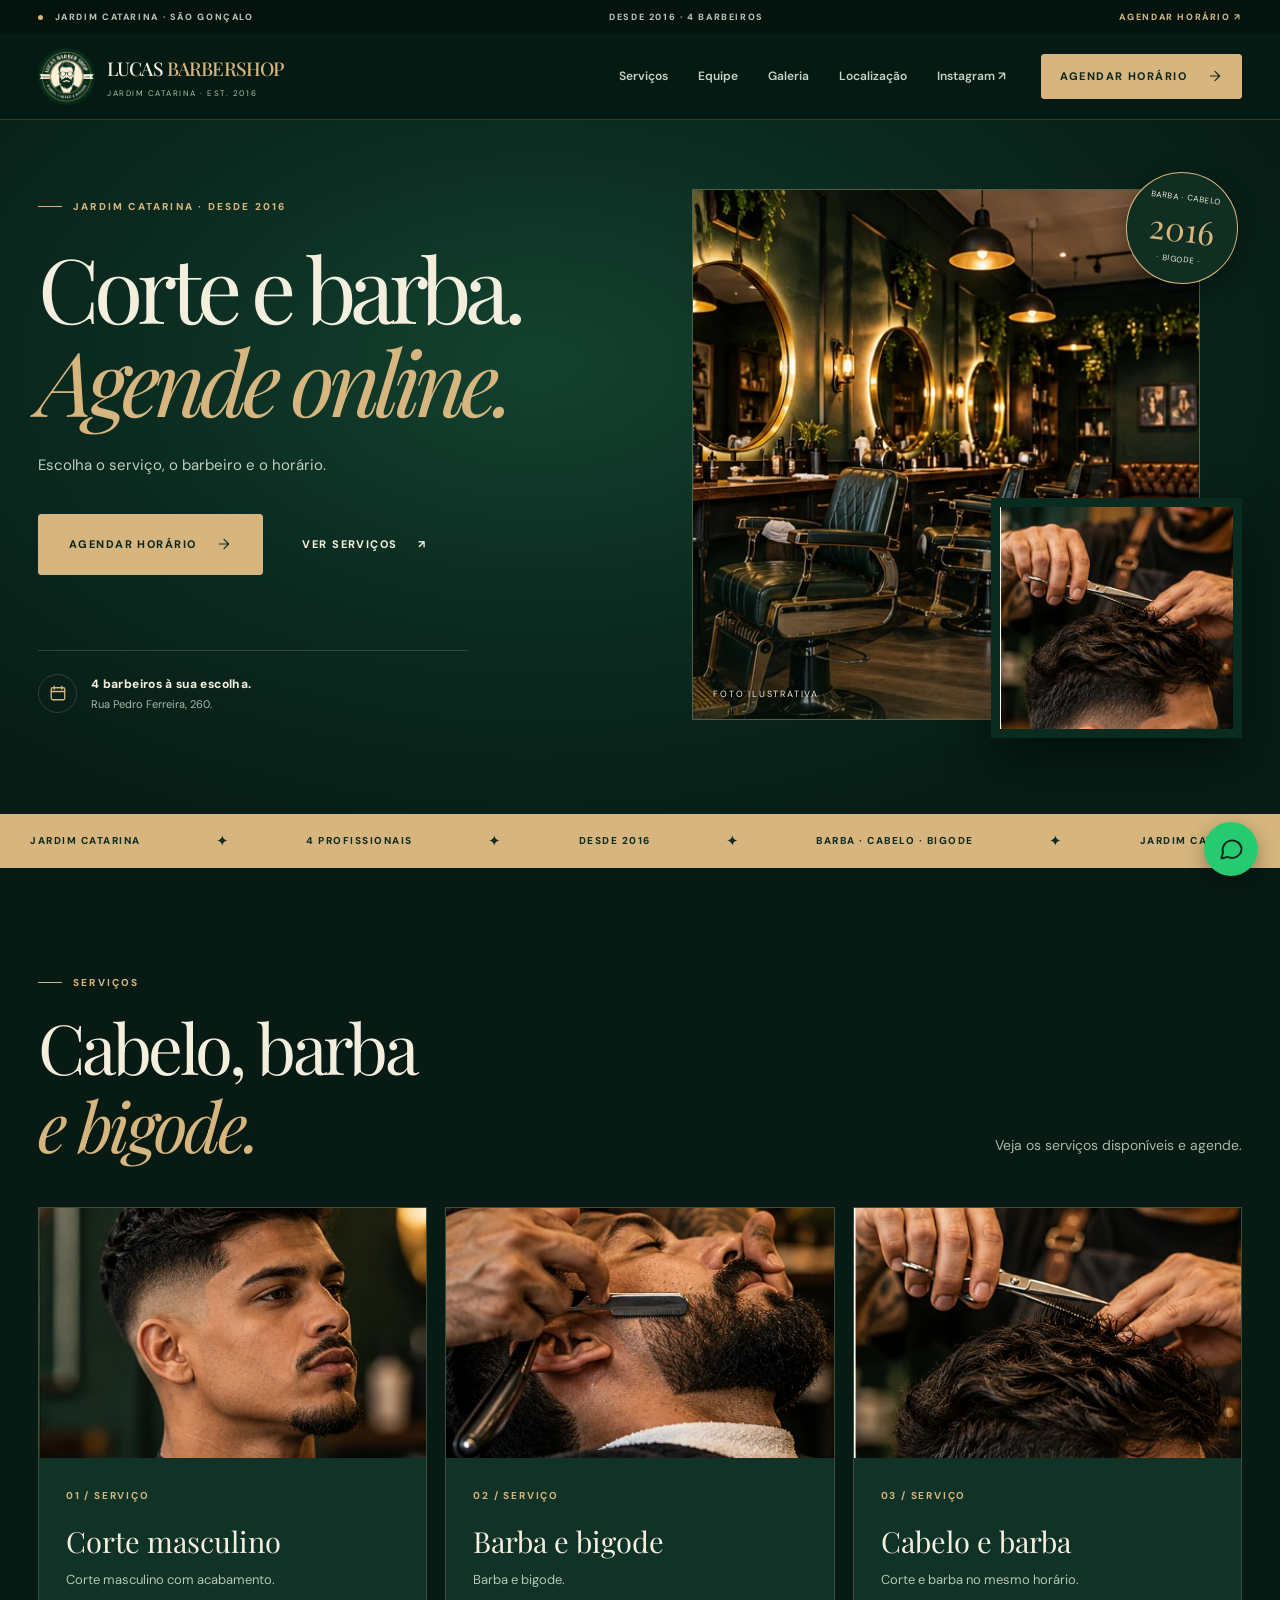
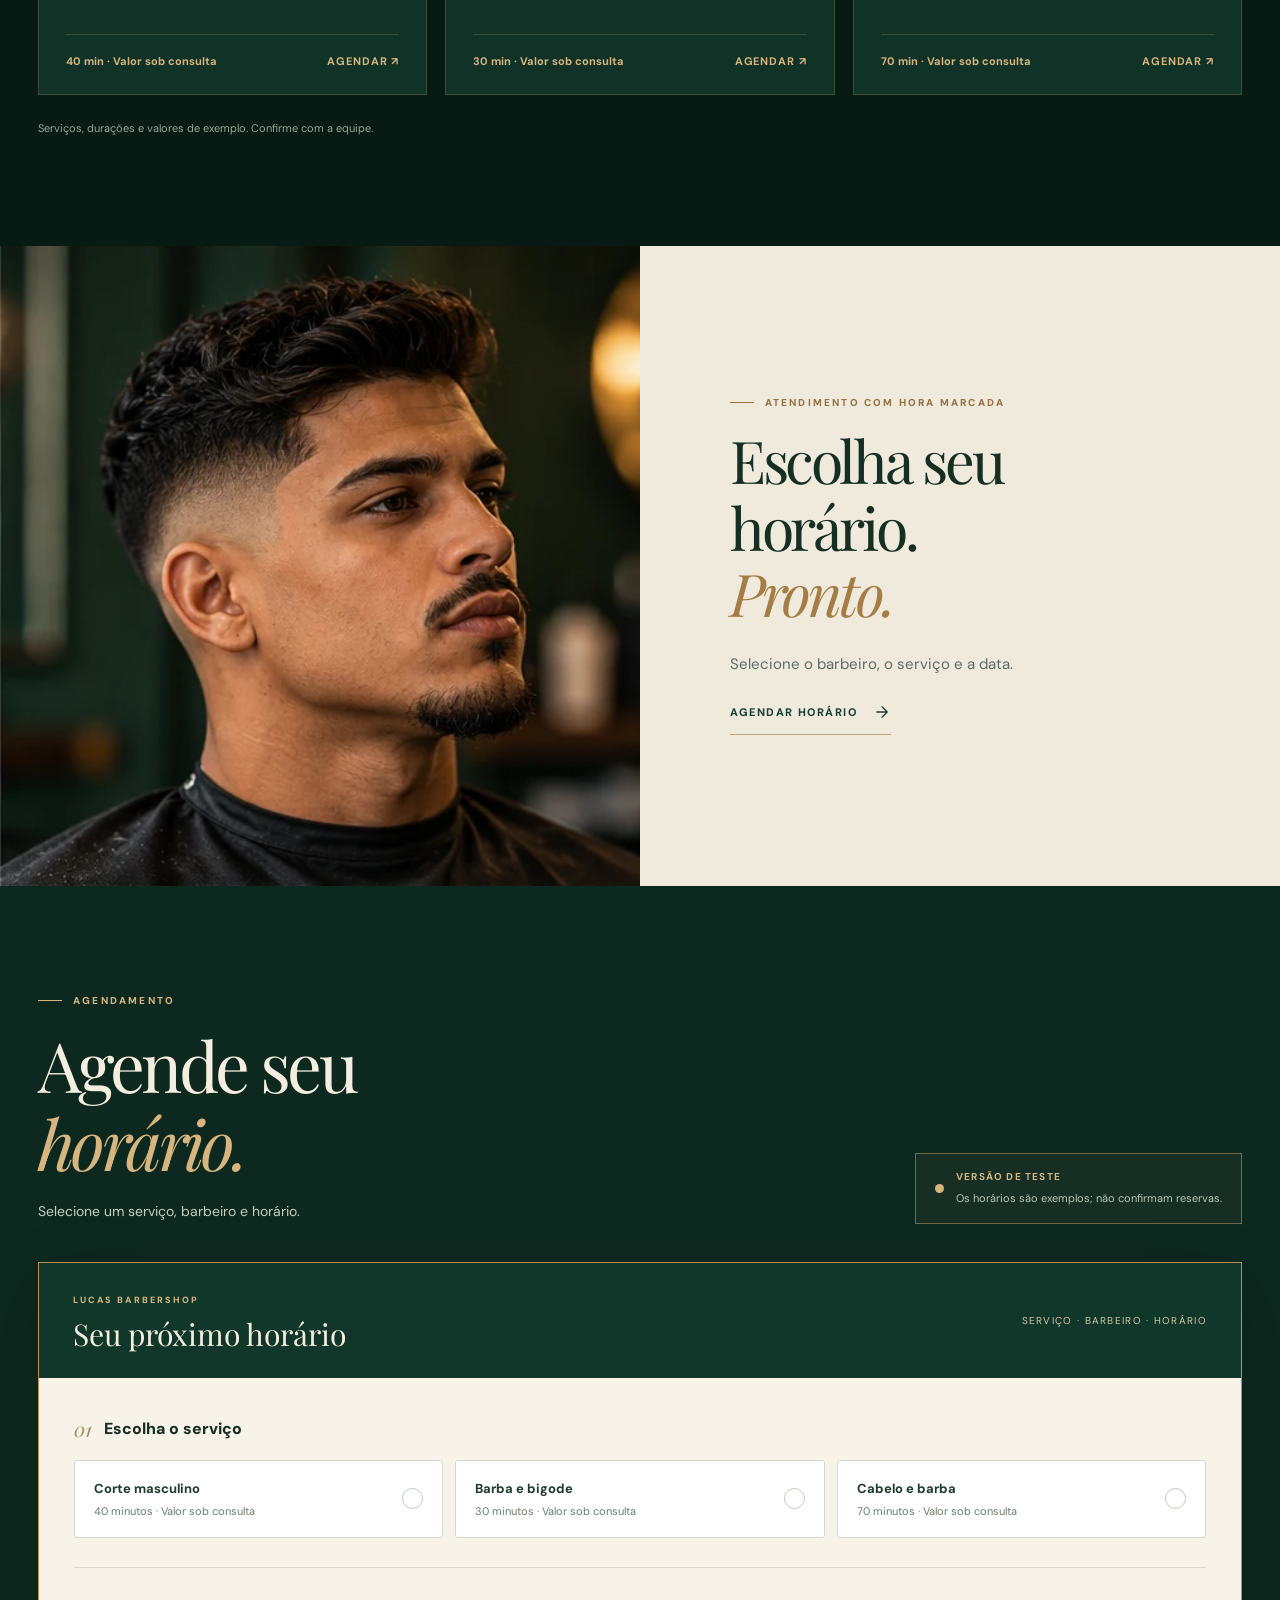
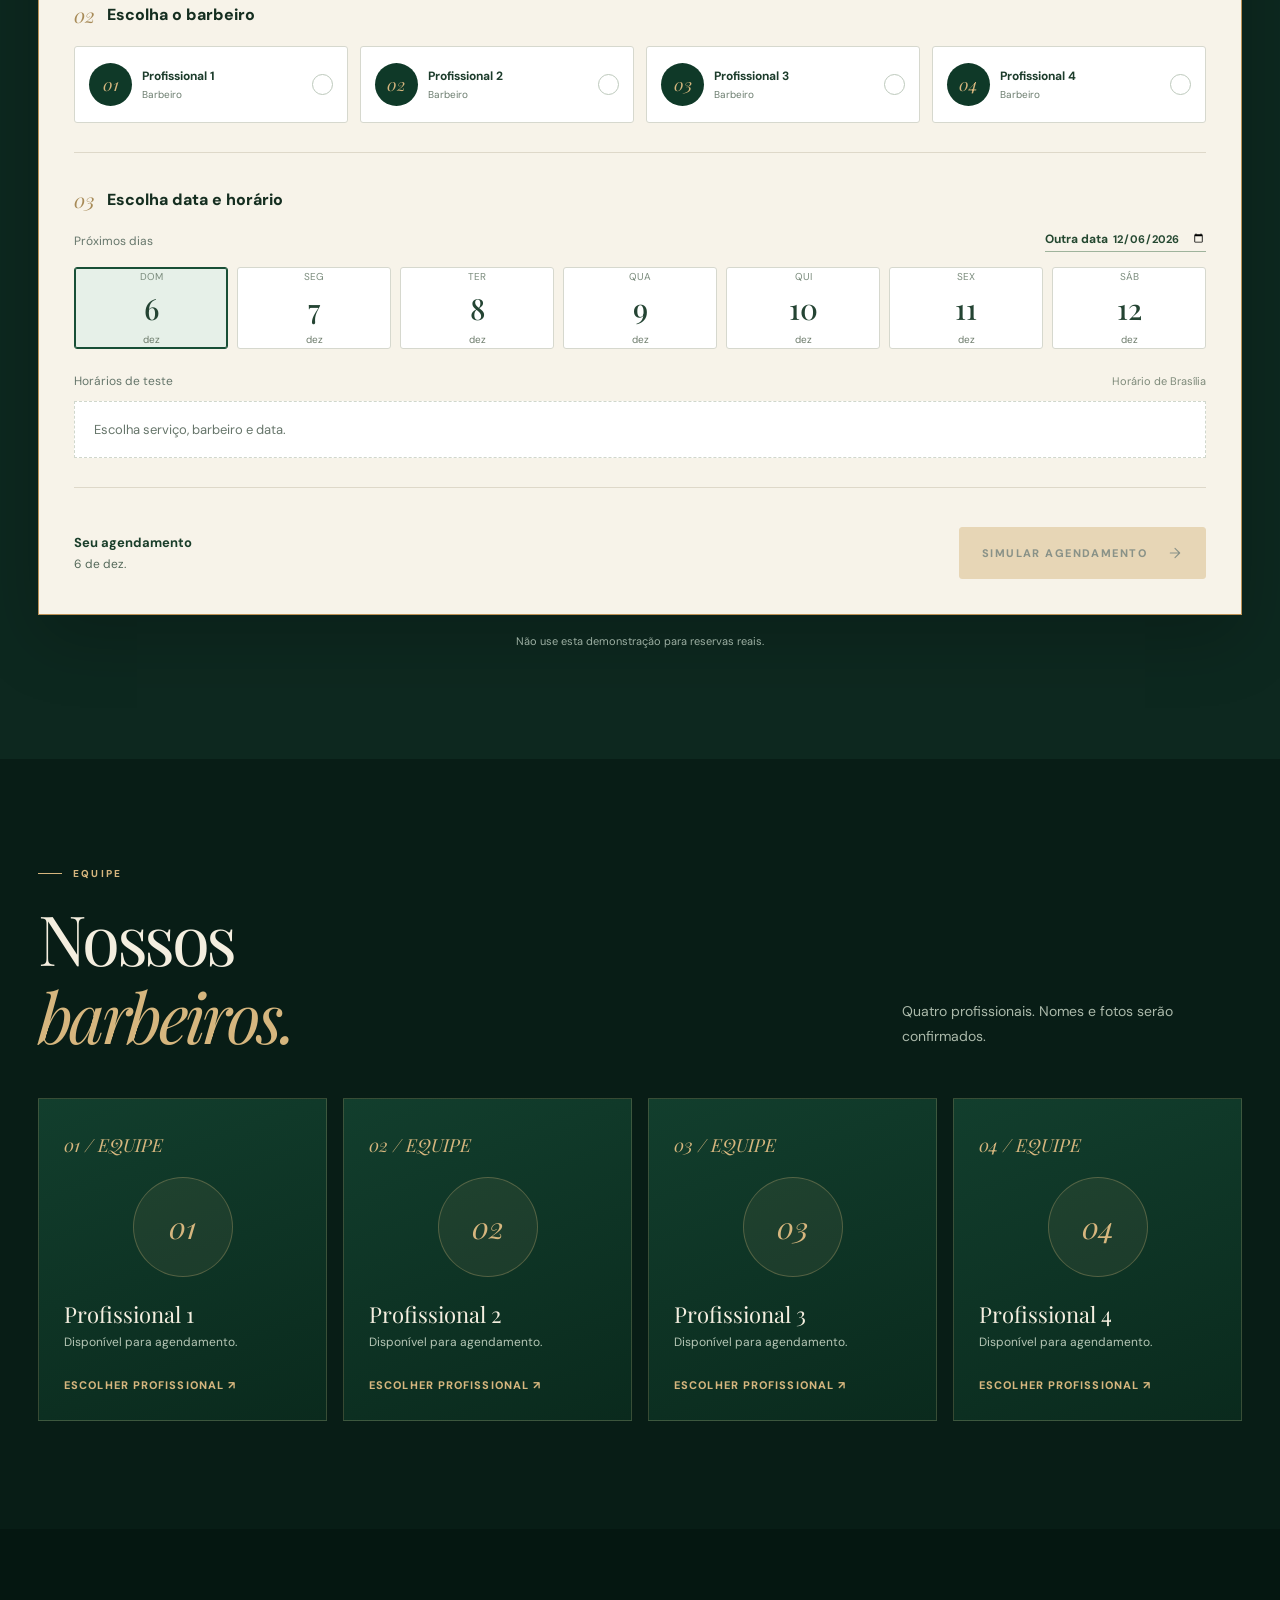
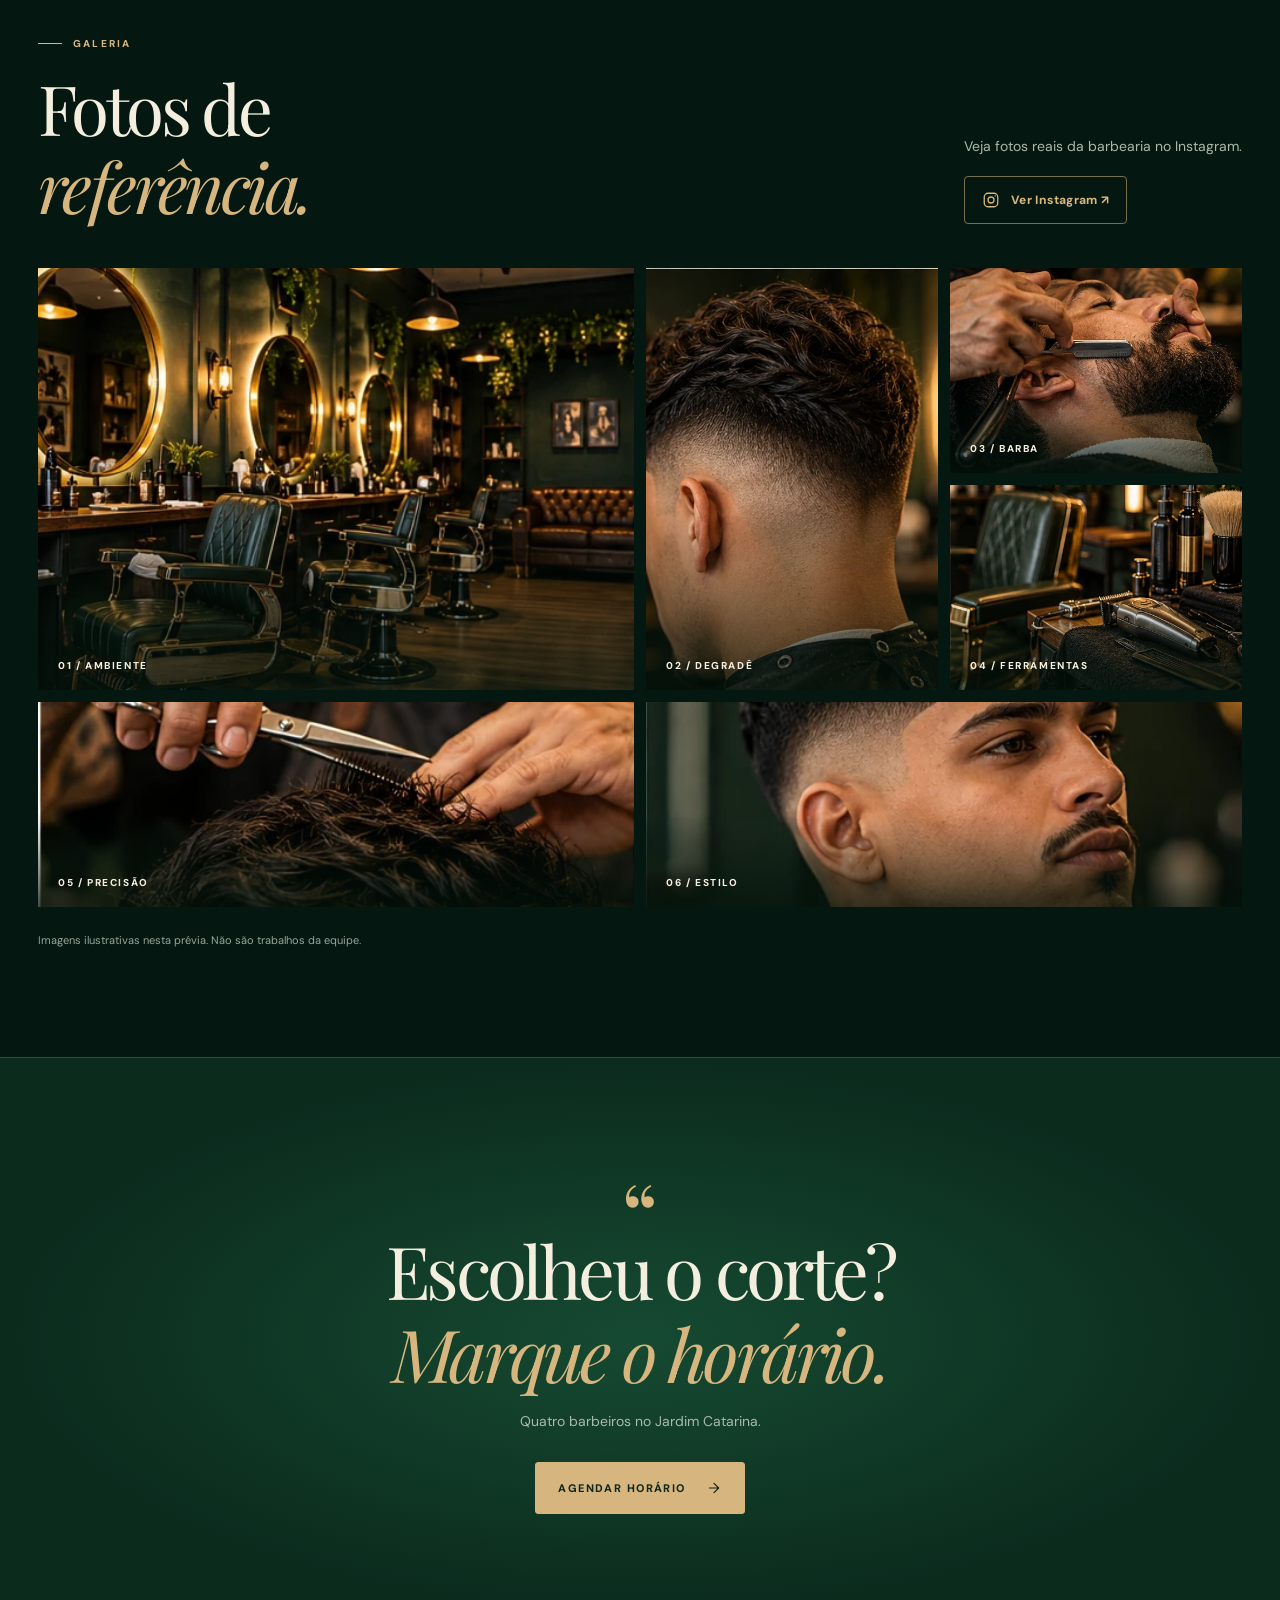
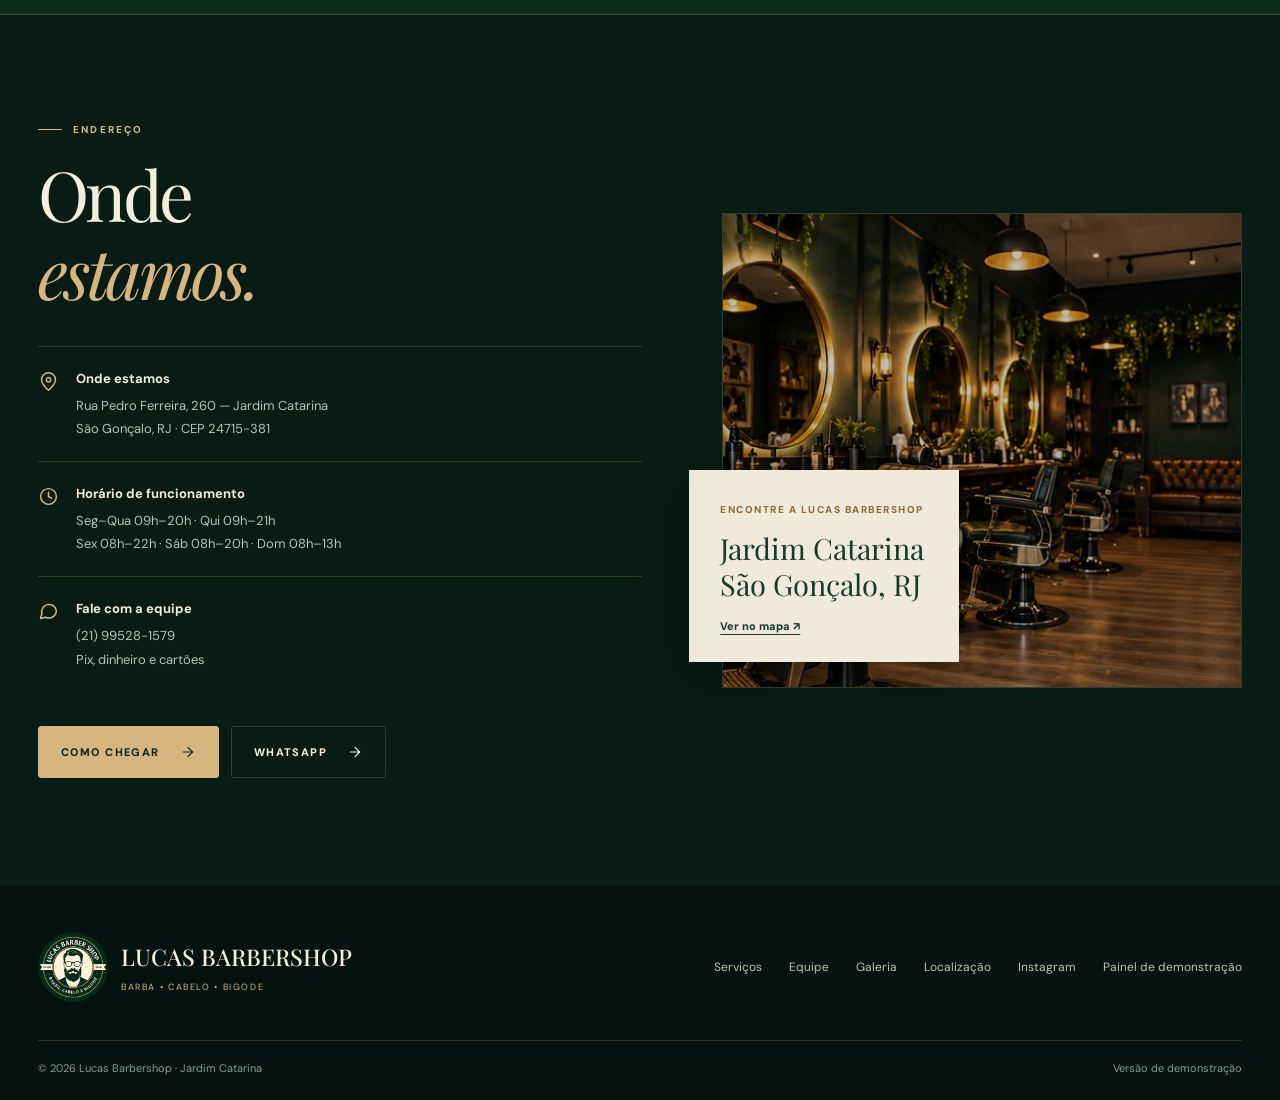
==== commit e8940140: "Lucas Barbershop v4.1 - Textos e Instagram" ====
--- a/static/index.html
+++ b/static/index.html
@@ -4,9 +4,9 @@
   <meta charset="utf-8">
   <meta name="viewport" content="width=device-width, initial-scale=1, viewport-fit=cover">
   <meta name="theme-color" content="#071b15">
-  <meta name="description" content="Lucas Barbershop no Jardim Catarina, São Gonçalo. Corte, barba e bigode desde 2016. Conheça a barbearia e experimente o agendamento online.">
+  <meta name="description" content="Lucas Barbershop no Jardim Catarina, São Gonçalo. Corte, barba e bigode desde 2016. Confira os serviços e escolha seu horário.">
   <meta property="og:title" content="Lucas Barbershop — Jardim Catarina">
-  <meta property="og:description" content="Corte, barba e bigode. No seu horário. Jardim Catarina, São Gonçalo.">
+  <meta property="og:description" content="Corte e barba no Jardim Catarina. Escolha seu horário.">
   <meta property="og:image" content="assets/logo-lucas.png">
   <title>Lucas Barbershop | Corte, barba e bigode — Jardim Catarina</title>
   <link rel="icon" type="image/png" href="assets/logo-lucas.png">
@@ -19,45 +19,45 @@
 </head>
 <body>
 <svg class="svg-sprite" xmlns="http://www.w3.org/2000/svg" aria-hidden="true"><symbol id="i-arrow" viewBox="0 0 24 24"><path d="M5 12h14m-7-7 7 7-7 7"/></symbol><symbol id="i-calendar" viewBox="0 0 24 24"><rect x="3" y="5" width="18" height="16" rx="2"/><path d="M7 3v4m10-4v4M3 10h18"/></symbol><symbol id="i-pin" viewBox="0 0 24 24"><path d="M20 10c0 5-8 12-8 12S4 15 4 10a8 8 0 1 1 16 0Z"/><circle cx="12" cy="10" r="2.5"/></symbol><symbol id="i-clock" viewBox="0 0 24 24"><circle cx="12" cy="12" r="9"/><path d="M12 7v5l3.5 2"/></symbol><symbol id="i-menu" viewBox="0 0 24 24"><path d="M4 7h16M4 12h16M4 17h16"/></symbol><symbol id="i-close" viewBox="0 0 24 24"><path d="M5 5l14 14M19 5 5 19"/></symbol><symbol id="i-check" viewBox="0 0 24 24"><path d="m4 12 5 5L20 6"/></symbol><symbol id="i-chat" viewBox="0 0 24 24"><path d="M21 11a8.5 8.5 0 0 1-8.5 8.5c-1.4 0-2.8-.3-4-.9L3 20l1.4-5.4A8.5 8.5 0 1 1 21 11Z"/></symbol><symbol id="i-star" viewBox="0 0 24 24"><path d="m12 2 3 6.7 7 .8-5.2 4.9 1.4 7-6.2-3.5-6.2 3.5 1.4-7L2 9.5l7-.8Z"/></symbol><symbol id="i-instagram" viewBox="0 0 24 24"><rect x="3" y="3" width="18" height="18" rx="5"/><circle cx="12" cy="12" r="4"/><path d="M17.5 6.6h.01"/></symbol></svg>
-<div class="notice-strip"><span><span class="notice-dot"></span> JARDIM CATARINA • SÃO GONÇALO, RJ</span><span class="notice-middle">DESDE 2016 • BARBA, CABELO E BIGODE</span><a href="#agendamento">AGENDAR HORÁRIO <span aria-hidden="true">↗</span></a></div>
+<div class="notice-strip"><span><span class="notice-dot"></span> JARDIM CATARINA · SÃO GONÇALO</span><span class="notice-middle">DESDE 2016 · 4 BARBEIROS</span><a href="#agendamento">AGENDAR HORÁRIO <span aria-hidden="true">↗</span></a></div>
 <header class="site-header" id="inicio"><div class="container nav-inner">
   <a class="logo-wrap" href="#inicio" aria-label="Lucas Barbershop — início"><img src="assets/logo-lucas.png" width="57" height="57" alt="Símbolo Lucas Barbershop"><span class="wordmark"><b>LUCAS <em>BARBERSHOP</em></b><small>JARDIM CATARINA · EST. 2016</small></span></a>
-  <nav class="nav-desktop" aria-label="Menu principal"><a href="#servicos">Serviços</a><a href="#equipe">Equipe</a><a href="#galeria">Galeria</a><a href="#localizacao">Localização</a></nav>
+  <nav class="nav-desktop" aria-label="Menu principal"><a href="#servicos">Serviços</a><a href="#equipe">Equipe</a><a href="#galeria">Galeria</a><a href="#localizacao">Localização</a><a href="https://www.instagram.com/lucasbarbershop10/" target="_blank" rel="noopener noreferrer">Instagram ↗</a></nav>
   <div class="nav-actions"><a class="btn btn-gold nav-cta" href="#agendamento">Agendar horário <svg><use href="#i-arrow"/></svg></a><button id="menu-toggle" class="menu-toggle" type="button" aria-expanded="false" aria-controls="mobile-menu" aria-label="Abrir menu"><svg><use href="#i-menu"/></svg></button></div>
-</div><nav class="mobile-nav" id="mobile-menu" aria-label="Menu para celular" hidden><a href="#servicos">Serviços</a><a href="#equipe">Equipe</a><a href="#galeria">Galeria</a><a href="#localizacao">Localização</a><a href="#agendamento" class="mobile-nav-accent">Agendar horário ↗</a></nav></header>
+</div><nav class="mobile-nav" id="mobile-menu" aria-label="Menu para celular" hidden><a href="#servicos">Serviços</a><a href="#equipe">Equipe</a><a href="#galeria">Galeria</a><a href="#localizacao">Localização</a><a href="https://www.instagram.com/lucasbarbershop10/" target="_blank" rel="noopener noreferrer">Instagram ↗</a><a href="#agendamento" class="mobile-nav-accent">Agendar horário ↗</a></nav></header>
 <main>
   <section class="hero"><div class="container hero-layout"><div class="hero-content fadein">
-    <div class="eyebrow"><span class="line"></span> UMA BARBEARIA DO JARDIM CATARINA</div>
-    <h1>Corte em dia.<br><i>Do seu jeito.</i></h1>
-    <p class="hero-lead">Cabelo, barba e bigode com horário marcado. Escolha seu barbeiro e organize sua próxima visita à Lucas Barbershop.</p>
-    <div class="hero-ctas"><a href="#agendamento" class="btn btn-gold btn-big">Agendar horário <svg><use href="#i-arrow"/></svg></a><a href="#servicos" class="btn btn-transparent btn-big">Conhecer serviços <span aria-hidden="true">↗</span></a></div>
-    <div class="hero-reassure"><span class="reassure-icon"><svg><use href="#i-calendar"/></svg></span><span><strong>4 barbeiros, uma agenda.</strong><small>Escolha quem vai cuidar do seu corte.</small></span></div>
-  </div><div class="hero-image-wrap fadein"><div class="hero-main-img"><img src="assets/ambiente.webp" alt="Interior de barbearia premium — imagem ilustrativa" width="508" height="508" fetchpriority="high"><span class="image-credit">IMAGEM ILUSTRATIVA</span></div><div class="hero-mini-img"><img src="assets/corte-tesoura.webp" alt="Detalhe de um corte feito com tesoura — imagem ilustrativa" width="508" height="508"></div><div class="hero-seal"><span>BARBA · CABELO</span><b>2016</b><span>· BIGODE ·</span></div></div></div></section>
+    <div class="eyebrow"><span class="line"></span> JARDIM CATARINA · DESDE 2016</div>
+    <h1>Corte e barba.<br><i>Agende online.</i></h1>
+    <p class="hero-lead">Escolha o serviço, o barbeiro e o horário.</p>
+    <div class="hero-ctas"><a href="#agendamento" class="btn btn-gold btn-big">Agendar horário <svg><use href="#i-arrow"/></svg></a><a href="#servicos" class="btn btn-transparent btn-big">Ver serviços <span aria-hidden="true">↗</span></a></div>
+    <div class="hero-reassure"><span class="reassure-icon"><svg><use href="#i-calendar"/></svg></span><span><strong>4 barbeiros à sua escolha.</strong><small>Rua Pedro Ferreira, 260.</small></span></div>
+  </div><div class="hero-image-wrap fadein"><div class="hero-main-img"><img src="assets/ambiente.webp" alt="Interior de barbearia premium — imagem ilustrativa" width="508" height="508" fetchpriority="high"><span class="image-credit">FOTO ILUSTRATIVA</span></div><div class="hero-mini-img"><img src="assets/corte-tesoura.webp" alt="Detalhe de um corte feito com tesoura — imagem ilustrativa" width="508" height="508"></div><div class="hero-seal"><span>BARBA · CABELO</span><b>2016</b><span>· BIGODE ·</span></div></div></div></section>
   <div class="ticker" aria-label="Destaques da barbearia"><div class="ticker-track"><span>JARDIM CATARINA</span><i>✦</i><span>4 PROFISSIONAIS</span><i>✦</i><span>DESDE 2016</span><i>✦</i><span>BARBA · CABELO · BIGODE</span><i>✦</i><span>JARDIM CATARINA</span></div></div>
-  <section id="servicos" class="section services-section"><div class="container"><div class="section-head"><div><div class="eyebrow"><span class="line"></span> O QUE FAZEMOS</div><h2 class="display">Seu estilo tem<br><i>seu espaço.</i></h2></div><p>Os cuidados de sempre, agora com a praticidade de escolher o horário antes de sair de casa.</p></div><div class="services-grid" id="services-grid">
-  </div><p class="section-footnote">Os serviços e tempos exibidos são ilustrativos nesta demonstração. Preços e disponibilidade serão confirmados antes da ativação.</p></div></section>
-  <section class="editorial-band"><div class="editorial-photo"><img src="assets/corte-finalizado.webp" loading="lazy" alt="Corte masculino finalizado — imagem ilustrativa" width="508" height="508"></div><div class="editorial-content"><div class="eyebrow"><span class="line"></span> UM TEMPO PRA VOCÊ</div><h2 class="display">Agenda marcada.<br><i>Corte sem correria.</i></h2><p>Chegue sabendo quem vai atender você e qual serviço escolheu. Seu horário, sem complicação.</p><a href="#agendamento" class="text-link">Escolher meu horário <svg><use href="#i-arrow"/></svg></a></div></section>
-  <section class="section booking-section" id="agendamento"><div class="container"><div class="booking-intro"><div><div class="eyebrow"><span class="line"></span> AGENDE SEU CORTE</div><h2 class="display">Escolha. Reserve.<br><i>Chegue no horário.</i></h2><p>Experimente como será o agendamento próprio da Lucas Barbershop.</p></div><div class="demo-alert"><span class="demo-pulse"></span><div><strong>AMBIENTE DE DEMONSTRAÇÃO</strong><small>Os horários são simulados. Nenhuma reserva real é criada.</small></div></div></div>
-  <div class="booking-card"><div class="booking-card-top"><div><span class="top-overline">LUCAS BARBERSHOP</span><h3>Seu próximo horário</h3></div><span class="booking-step-caption">01 / 03 · ESCOLHA SEU ATENDIMENTO</span></div><div class="booking-body">
-    <div class="choice-group"><div class="choice-heading"><span class="choice-index">01</span><h4>Qual serviço você quer?</h4></div><div class="choice-tiles" id="booking-services"></div></div>
-    <div class="choice-group"><div class="choice-heading"><span class="choice-index">02</span><h4>Com quem prefere cortar?</h4></div><div class="barber-tiles" id="booking-barbers"></div></div>
-    <div class="choice-group"><div class="choice-heading"><span class="choice-index">03</span><h4>Escolha o dia e o horário</h4></div><div class="date-header"><span>Próximos dias disponíveis</span><label for="date-custom">Outra data <input type="date" id="date-custom" aria-label="Selecionar outra data"></label></div><div class="date-strip" id="date-strip"></div><div class="slot-heading"><span>Horários ilustrativos</span><span class="subtle">Horário de Brasília</span></div><div class="time-grid" id="time-grid" aria-live="polite"></div></div>
+  <section id="servicos" class="section services-section"><div class="container"><div class="section-head"><div><div class="eyebrow"><span class="line"></span> SERVIÇOS</div><h2 class="display">Cabelo, barba<br><i>e bigode.</i></h2></div><p>Veja os serviços disponíveis e agende.</p></div><div class="services-grid" id="services-grid">
+  </div><p class="section-footnote">Serviços, durações e valores de exemplo. Confirme com a equipe.</p></div></section>
+  <section class="editorial-band"><div class="editorial-photo"><img src="assets/corte-finalizado.webp" loading="lazy" alt="Corte masculino finalizado — imagem ilustrativa" width="508" height="508"></div><div class="editorial-content"><div class="eyebrow"><span class="line"></span> ATENDIMENTO COM HORA MARCADA</div><h2 class="display">Escolha seu horário.<br><i>Pronto.</i></h2><p>Selecione o barbeiro, o serviço e a data.</p><a href="#agendamento" class="text-link">Agendar horário <svg><use href="#i-arrow"/></svg></a></div></section>
+  <section class="section booking-section" id="agendamento"><div class="container"><div class="booking-intro"><div><div class="eyebrow"><span class="line"></span> AGENDAMENTO</div><h2 class="display">Agende seu<br><i>horário.</i></h2><p>Selecione um serviço, barbeiro e horário.</p></div><div class="demo-alert"><span class="demo-pulse"></span><div><strong>VERSÃO DE TESTE</strong><small>Os horários são exemplos; não confirmam reservas.</small></div></div></div>
+  <div class="booking-card"><div class="booking-card-top"><div><span class="top-overline">LUCAS BARBERSHOP</span><h3>Seu próximo horário</h3></div><span class="booking-step-caption">SERVIÇO · BARBEIRO · HORÁRIO</span></div><div class="booking-body">
+    <div class="choice-group"><div class="choice-heading"><span class="choice-index">01</span><h4>Escolha o serviço</h4></div><div class="choice-tiles" id="booking-services"></div></div>
+    <div class="choice-group"><div class="choice-heading"><span class="choice-index">02</span><h4>Escolha o barbeiro</h4></div><div class="barber-tiles" id="booking-barbers"></div></div>
+    <div class="choice-group"><div class="choice-heading"><span class="choice-index">03</span><h4>Escolha data e horário</h4></div><div class="date-header"><span>Próximos dias</span><label for="date-custom">Outra data <input type="date" id="date-custom" aria-label="Selecionar outra data"></label></div><div class="date-strip" id="date-strip"></div><div class="slot-heading"><span>Horários de teste</span><span class="subtle">Horário de Brasília</span></div><div class="time-grid" id="time-grid" aria-live="polite"></div></div>
     <div class="booking-bottom"><div class="booking-summary" id="booking-summary"><strong>Seu agendamento</strong><span>Escolha serviço, profissional, data e horário.</span></div><button type="button" class="btn btn-gold confirm-booking" id="confirm-booking" disabled>Simular agendamento <svg><use href="#i-arrow"/></svg></button></div><div class="booking-result" id="booking-result" role="status" aria-live="polite" hidden></div>
-  </div></div><p class="booking-disclaimer">Esta versão serve para apresentar a experiência. Agendamentos reais serão habilitados somente após integração e testes do sistema seguro.</p></div></section>
-  <section id="equipe" class="section team-section"><div class="container"><div class="section-head"><div><div class="eyebrow"><span class="line"></span> A EQUIPE</div><h2 class="display">Quatro cadeiras.<br><i>Seu barbeiro favorito.</i></h2></div><p>Escolha o profissional que vai cuidar do seu próximo corte. Nomes e fotos reais serão adicionados com a equipe.</p></div><div class="team-grid" id="team-grid"></div></div></section>
-  <section id="galeria" class="section gallery-section"><div class="container"><div class="section-head gallery-head"><div><div class="eyebrow"><span class="line"></span> A INSPIRAÇÃO</div><h2 class="display">Os detalhes fazem<br><i>a diferença.</i></h2></div><p>Um pouco do clima que inspira a identidade visual desta nova experiência.</p></div><div class="gallery-grid">
+  </div></div><p class="booking-disclaimer">Não use esta demonstração para reservas reais.</p></div></section>
+  <section id="equipe" class="section team-section"><div class="container"><div class="section-head"><div><div class="eyebrow"><span class="line"></span> EQUIPE</div><h2 class="display">Nossos<br><i>barbeiros.</i></h2></div><p>Quatro profissionais. Nomes e fotos serão confirmados.</p></div><div class="team-grid" id="team-grid"></div></div></section>
+  <section id="galeria" class="section gallery-section"><div class="container"><div class="section-head gallery-head"><div><div class="eyebrow"><span class="line"></span> GALERIA</div><h2 class="display">Fotos de<br><i>referência.</i></h2></div><div class="gallery-head-actions"><p>Veja fotos reais da barbearia no Instagram.</p><a class="ig-cta" href="https://www.instagram.com/lucasbarbershop10/" target="_blank" rel="noopener noreferrer"><svg><use href="#i-instagram"/></svg> Ver Instagram ↗</a></div></div><div class="gallery-grid">
     <button class="gallery-item gallery-1" data-image="ambiente" aria-label="Ampliar foto de ambiente"><img src="assets/ambiente.webp" loading="lazy" alt="Ambiente de barbearia com poltronas e espelhos, imagem ilustrativa"><span>01 / AMBIENTE</span></button>
     <button class="gallery-item gallery-2" data-image="degrade" aria-label="Ampliar foto de degradê"><img src="assets/degrade.webp" loading="lazy" alt="Corte degradê visto por trás, imagem ilustrativa"><span>02 / DEGRADÊ</span></button>
     <button class="gallery-item gallery-3" data-image="barba-precisao" aria-label="Ampliar foto de barba"><img src="assets/barba-precisao.webp" loading="lazy" alt="Acabamento de barba, imagem ilustrativa"><span>03 / BARBA</span></button>
     <button class="gallery-item gallery-4" data-image="ferramentas" aria-label="Ampliar foto de ferramentas"><img src="assets/ferramentas.webp" loading="lazy" alt="Ferramentas de barbearia, imagem ilustrativa"><span>04 / FERRAMENTAS</span></button>
     <button class="gallery-item gallery-5" data-image="corte-tesoura" aria-label="Ampliar foto de corte com tesoura"><img src="assets/corte-tesoura.webp" loading="lazy" alt="Corte com tesoura, imagem ilustrativa"><span>05 / PRECISÃO</span></button>
     <button class="gallery-item gallery-6" data-image="corte-finalizado" aria-label="Ampliar foto de corte finalizado"><img src="assets/corte-finalizado.webp" loading="lazy" alt="Corte masculino, imagem ilustrativa"><span>06 / ESTILO</span></button>
-  </div><p class="gallery-footnote">Fotografias conceituais geradas para o layout. Não representam o interior, profissionais nem trabalhos reais da Lucas Barbershop.</p></div></section>
-  <section class="quote-section"><div class="container quote-inner"><div class="quote-symbol">“</div><h2 class="display">Seu horário, seu barbeiro.<br><i>É só escolher.</i></h2><p>Atendimento no Jardim Catarina desde 2016.</p><a class="btn btn-gold" href="#agendamento">Escolher meu horário <svg><use href="#i-arrow"/></svg></a></div></section>
-  <section id="localizacao" class="section location-section"><div class="container location-layout"><div class="location-copy"><div class="eyebrow"><span class="line"></span> VENHA NOS VISITAR</div><h2 class="display">A gente se vê<br><i>no Jardim Catarina.</i></h2><div class="location-info"><div><svg><use href="#i-pin"/></svg><p><strong>Onde estamos</strong>Rua Pedro Ferreira, 260 — Jardim Catarina<br>São Gonçalo, RJ · CEP 24715-381</p></div><div><svg><use href="#i-clock"/></svg><p><strong>Horário de funcionamento</strong>Seg–Qua 09h–20h · Qui 09h–21h<br>Sex 08h–22h · Sáb 08h–20h · Dom 08h–13h</p></div><div><svg><use href="#i-chat"/></svg><p><strong>Fale com a equipe</strong>(21) 99528-1579<br>Pix, dinheiro e cartões</p></div></div><div class="location-ctas"><a class="btn btn-gold" target="_blank" rel="noopener" href="https://www.google.com/maps/search/?api=1&query=Rua+Pedro+Ferreira+260+Jardim+Catarina+Sao+Goncalo+RJ">Como chegar <svg><use href="#i-arrow"/></svg></a><a class="btn btn-outline" target="_blank" rel="noopener" href="https://wa.me/5521995281579">WhatsApp <svg><use href="#i-arrow"/></svg></a></div></div><div class="location-visual"><img src="assets/ambiente.webp" loading="lazy" alt="Ambiente de barbearia ilustrativo" width="508" height="508"><div class="location-visual-card"><span>ENCONTRE A LUCAS BARBERSHOP</span><strong>Jardim Catarina<br>São Gonçalo, RJ</strong><a target="_blank" rel="noopener" href="https://www.google.com/maps/search/?api=1&query=Rua+Pedro+Ferreira+260+Jardim+Catarina+Sao+Goncalo+RJ">Ver no mapa ↗</a></div></div></div></section>
+  </div><p class="gallery-footnote">Imagens ilustrativas nesta prévia. Não são trabalhos da equipe.</p></div></section>
+  <section class="quote-section"><div class="container quote-inner"><div class="quote-symbol">“</div><h2 class="display">Escolheu o corte?<br><i>Marque o horário.</i></h2><p>Quatro barbeiros no Jardim Catarina.</p><a class="btn btn-gold" href="#agendamento">Agendar horário <svg><use href="#i-arrow"/></svg></a></div></section>
+  <section id="localizacao" class="section location-section"><div class="container location-layout"><div class="location-copy"><div class="eyebrow"><span class="line"></span> ENDEREÇO</div><h2 class="display">Onde<br><i>estamos.</i></h2><div class="location-info"><div><svg><use href="#i-pin"/></svg><p><strong>Onde estamos</strong>Rua Pedro Ferreira, 260 — Jardim Catarina<br>São Gonçalo, RJ · CEP 24715-381</p></div><div><svg><use href="#i-clock"/></svg><p><strong>Horário de funcionamento</strong>Seg–Qua 09h–20h · Qui 09h–21h<br>Sex 08h–22h · Sáb 08h–20h · Dom 08h–13h</p></div><div><svg><use href="#i-chat"/></svg><p><strong>Fale com a equipe</strong>(21) 99528-1579<br>Pix, dinheiro e cartões</p></div></div><div class="location-ctas"><a class="btn btn-gold" target="_blank" rel="noopener" href="https://www.google.com/maps/search/?api=1&query=Rua+Pedro+Ferreira+260+Jardim+Catarina+Sao+Goncalo+RJ">Como chegar <svg><use href="#i-arrow"/></svg></a><a class="btn btn-outline" target="_blank" rel="noopener" href="https://wa.me/5521995281579">WhatsApp <svg><use href="#i-arrow"/></svg></a></div></div><div class="location-visual"><img src="assets/ambiente.webp" loading="lazy" alt="Ambiente de barbearia ilustrativo" width="508" height="508"><div class="location-visual-card"><span>ENCONTRE A LUCAS BARBERSHOP</span><strong>Jardim Catarina<br>São Gonçalo, RJ</strong><a target="_blank" rel="noopener" href="https://www.google.com/maps/search/?api=1&query=Rua+Pedro+Ferreira+260+Jardim+Catarina+Sao+Goncalo+RJ">Ver no mapa ↗</a></div></div></div></section>
 </main>
-<footer class="site-footer"><div class="container"><div class="footer-top"><a class="footer-brand" href="#inicio"><img src="assets/logo-lucas.png" width="70" height="70" alt="Lucas Barbershop"><span><strong>LUCAS BARBERSHOP</strong><small>BARBA • CABELO • BIGODE</small></span></a><div class="footer-links"><a href="#servicos">Serviços</a><a href="#equipe">Equipe</a><a href="#galeria">Galeria</a><a href="#localizacao">Localização</a><a href="painel.html">Painel de demonstração</a></div></div><div class="footer-bottom"><span>© <span id="current-year"></span> Lucas Barbershop · Jardim Catarina</span><span>Apresentação de conceito · Agendamento demonstrativo</span></div></div></footer>
+<footer class="site-footer"><div class="container"><div class="footer-top"><a class="footer-brand" href="#inicio"><img src="assets/logo-lucas.png" width="70" height="70" alt="Lucas Barbershop"><span><strong>LUCAS BARBERSHOP</strong><small>BARBA • CABELO • BIGODE</small></span></a><div class="footer-links"><a href="#servicos">Serviços</a><a href="#equipe">Equipe</a><a href="#galeria">Galeria</a><a href="#localizacao">Localização</a><a href="https://www.instagram.com/lucasbarbershop10/" target="_blank" rel="noopener noreferrer">Instagram</a><a href="painel.html">Painel de demonstração</a></div></div><div class="footer-bottom"><span>© <span id="current-year"></span> Lucas Barbershop · Jardim Catarina</span><span>Versão de demonstração</span></div></div></footer>
 <a class="floating-wa" href="https://wa.me/5521995281579" target="_blank" rel="noopener" aria-label="Falar pelo WhatsApp"><svg><use href="#i-chat"/></svg></a>
 <a class="mobile-fixed-book" href="#agendamento"><svg><use href="#i-calendar"/></svg> Agendar horário <svg><use href="#i-arrow"/></svg></a>
-<dialog id="gallery-dialog" class="gallery-dialog" aria-label="Foto ampliada"><button id="close-dialog" type="button" class="gallery-close" aria-label="Fechar galeria">×</button><img id="gallery-dialog-img" alt="Foto conceitual ampliada"><p>Imagem ilustrativa · Lucas Barbershop — conceito visual</p></dialog>
+<dialog id="gallery-dialog" class="gallery-dialog" aria-label="Foto ampliada"><button id="close-dialog" type="button" class="gallery-close" aria-label="Fechar galeria">×</button><img id="gallery-dialog-img" alt="Foto conceitual ampliada"><p>Foto ilustrativa. Veja os trabalhos reais no Instagram da barbearia.</p></dialog>
 </body></html>
--- a/static/styles.css
+++ b/static/styles.css
@@ -4,3 +4,11 @@
 @media(max-width:850px){.notice-strip .notice-middle{display:none}.container{width:calc(100% - 36px)}.nav-inner{height:75px;gap:15px}.nav-desktop{display:none}.nav-actions{margin-left:auto}.menu-toggle{display:flex}.mobile-nav{position:absolute;top:75px;left:0;right:0;background:#09251b;border-bottom:1px solid var(--line);padding:15px 20px 23px;display:flex;flex-direction:column;box-shadow:0 22px 28px #0006}.mobile-nav a{padding:14px 0;font-size:14px;border-bottom:1px solid var(--line)}.mobile-nav a.mobile-nav-accent{color:var(--gold);font-weight:800}.hero-layout{grid-template-columns:1fr;min-height:unset;padding:52px 0 57px}.hero-content{padding:0}.hero h1{font-size:clamp(67px,11vw,96px)}.hero-reassure{margin-top:40px}.hero-image-wrap{height:460px;padding:15px 47px 10px 0;max-width:690px;width:100%}.hero-seal{right:12px}.section{padding:77px 0}.section-head{align-items:flex-start;flex-direction:column;gap:20px}.section-head p{max-width:650px}.services-grid{gap:11px}.service-img{height:190px}.service-content{padding:20px}.service-content h3{font-size:25px}.editorial-content{padding:48px 30px}.booking-intro{align-items:flex-start;flex-direction:column}.booking-body{padding:25px}.choice-tiles{gap:8px}.choice-tile{padding:13px}.barber-tiles{grid-template-columns:repeat(2,1fr)}.barber-tile .tile-check{display:grid}.team-grid{grid-template-columns:repeat(2,1fr)}.location-layout{grid-template-columns:1fr;gap:35px}.location-visual{max-width:660px}.location-visual-card{left:24px}.footer-top{align-items:flex-start;flex-direction:column}.floating-wa{bottom:93px;right:17px}.mobile-fixed-book{position:fixed;z-index:29;bottom:0;left:0;right:0;display:flex;align-items:center;justify-content:center;gap:15px;background:var(--gold);min-height:62px;padding:10px 22px max(10px,env(safe-area-inset-bottom));color:#10281d;text-transform:uppercase;letter-spacing:.1em;font-size:12px;font-weight:800;box-shadow:0 -8px 24px #0003}body{padding-bottom:62px}}
 @media(max-width:580px){.notice-strip{padding-inline:18px;font-size:8px}.nav-inner{height:69px}.logo-wrap img{width:42px;height:42px}.wordmark b{font-size:14px}.wordmark small{font-size:7px;letter-spacing:.1em}.nav-cta{display:none}.mobile-nav{top:69px}.hero-layout{padding:37px 0 45px;gap:30px}.hero h1{font-size:clamp(56px,12.3vw,75px);margin:19px 0}.hero-lead{font-size:14px}.hero-ctas{align-items:stretch;flex-direction:column}.hero-ctas .btn{width:100%}.hero-reassure{margin-top:28px}.hero-image-wrap{height:340px;padding-right:28px}.hero-mini-img{width:44%;height:45%;border-width:6px}.hero-seal{width:83px;height:83px}.hero-seal b{font-size:24px}.hero-seal span{font-size:7px}.ticker-track{width:max-content;min-width:100%;gap:21px;padding-inline:18px;font-size:9px}.section{padding:65px 0}.display{font-size:clamp(41px,10vw,58px)}.services-grid{grid-template-columns:1fr;gap:15px}.service-img{height:225px}.service-content p{min-height:0}.editorial-band{grid-template-columns:1fr}.editorial-photo{min-height:330px;max-height:360px}.editorial-content{padding:58px 23px 62px}.booking-intro{margin-bottom:23px}.demo-alert{width:100%}.booking-card-top{padding:21px 18px;align-items:flex-start;flex-direction:column;gap:7px}.booking-card-top h3{font-size:26px}.booking-body{padding:18px}.choice-group{padding-bottom:25px;margin-bottom:20px}.choice-tiles{grid-template-columns:1fr}.choice-tile{padding:15px}.barber-tiles{gap:8px}.barber-tile{padding:11px 8px}.barber-avatar{width:34px;height:34px;font-size:13px}.barber-tile strong{font-size:10px}.barber-tile small{font-size:9px}.barber-tile .tile-check{display:none}.date-strip{gap:5px}.date-tile{min-height:70px}.date-tile b{font-size:22px}.date-tile small{font-size:9px}.date-tile em{font-size:8px}.time-grid{grid-template-columns:repeat(3,1fr)}.booking-bottom{flex-direction:column;align-items:stretch;gap:14px}.booking-summary{min-height:36px}.confirm-booking{width:100%}.team-grid{gap:10px}.team-card{padding:21px 15px;min-height:242px}.team-card h3{font-size:18px}.team-photo-placeholder{height:75px;width:75px;margin:18px auto 10px}.gallery-grid{grid-template-columns:repeat(2,1fr);grid-auto-rows:145px;gap:8px}.gallery-1{grid-column:span 2;grid-row:span 2}.gallery-2{grid-column:span 1;grid-row:span 2}.gallery-3,.gallery-4{grid-column:span 1;grid-row:span 1}.gallery-5,.gallery-6{grid-column:span 1;grid-row:span 1}.gallery-item span{font-size:8px;left:10px;bottom:10px}.quote-inner{padding:78px 0}.location-ctas .btn{width:100%}.location-visual{height:340px}.location-visual-card{left:14px;bottom:14px;min-width:220px;padding:17px}.location-visual-card strong{font-size:22px}.footer-links{gap:18px}.footer-links a{font-size:11px}.footer-bottom{font-size:10px}}
 @media(prefers-reduced-motion:reduce){html{scroll-behavior:auto}*,*:before,*:after{animation:none!important;transition:none!important}}
+
+/* v4.1: link direto para o portfolio real da barbearia */
+.gallery-head-actions{display:flex;align-items:flex-start;flex-direction:column;gap:16px;max-width:340px}
+.gallery-head-actions p{margin:0}
+.ig-cta{display:inline-flex;align-items:center;gap:11px;border:1px solid rgba(214,182,126,.55);border-radius:4px;padding:14px 17px;color:var(--gold);font-size:12px;font-weight:800;letter-spacing:.03em;transition:background .2s,border-color .2s}
+.ig-cta svg{width:18px;height:18px}
+.ig-cta:hover{background:rgba(214,182,126,.1);border-color:var(--gold)}
+@media(max-width:580px){.gallery-head-actions{max-width:none;width:100%}.ig-cta{justify-content:center;width:100%}}
